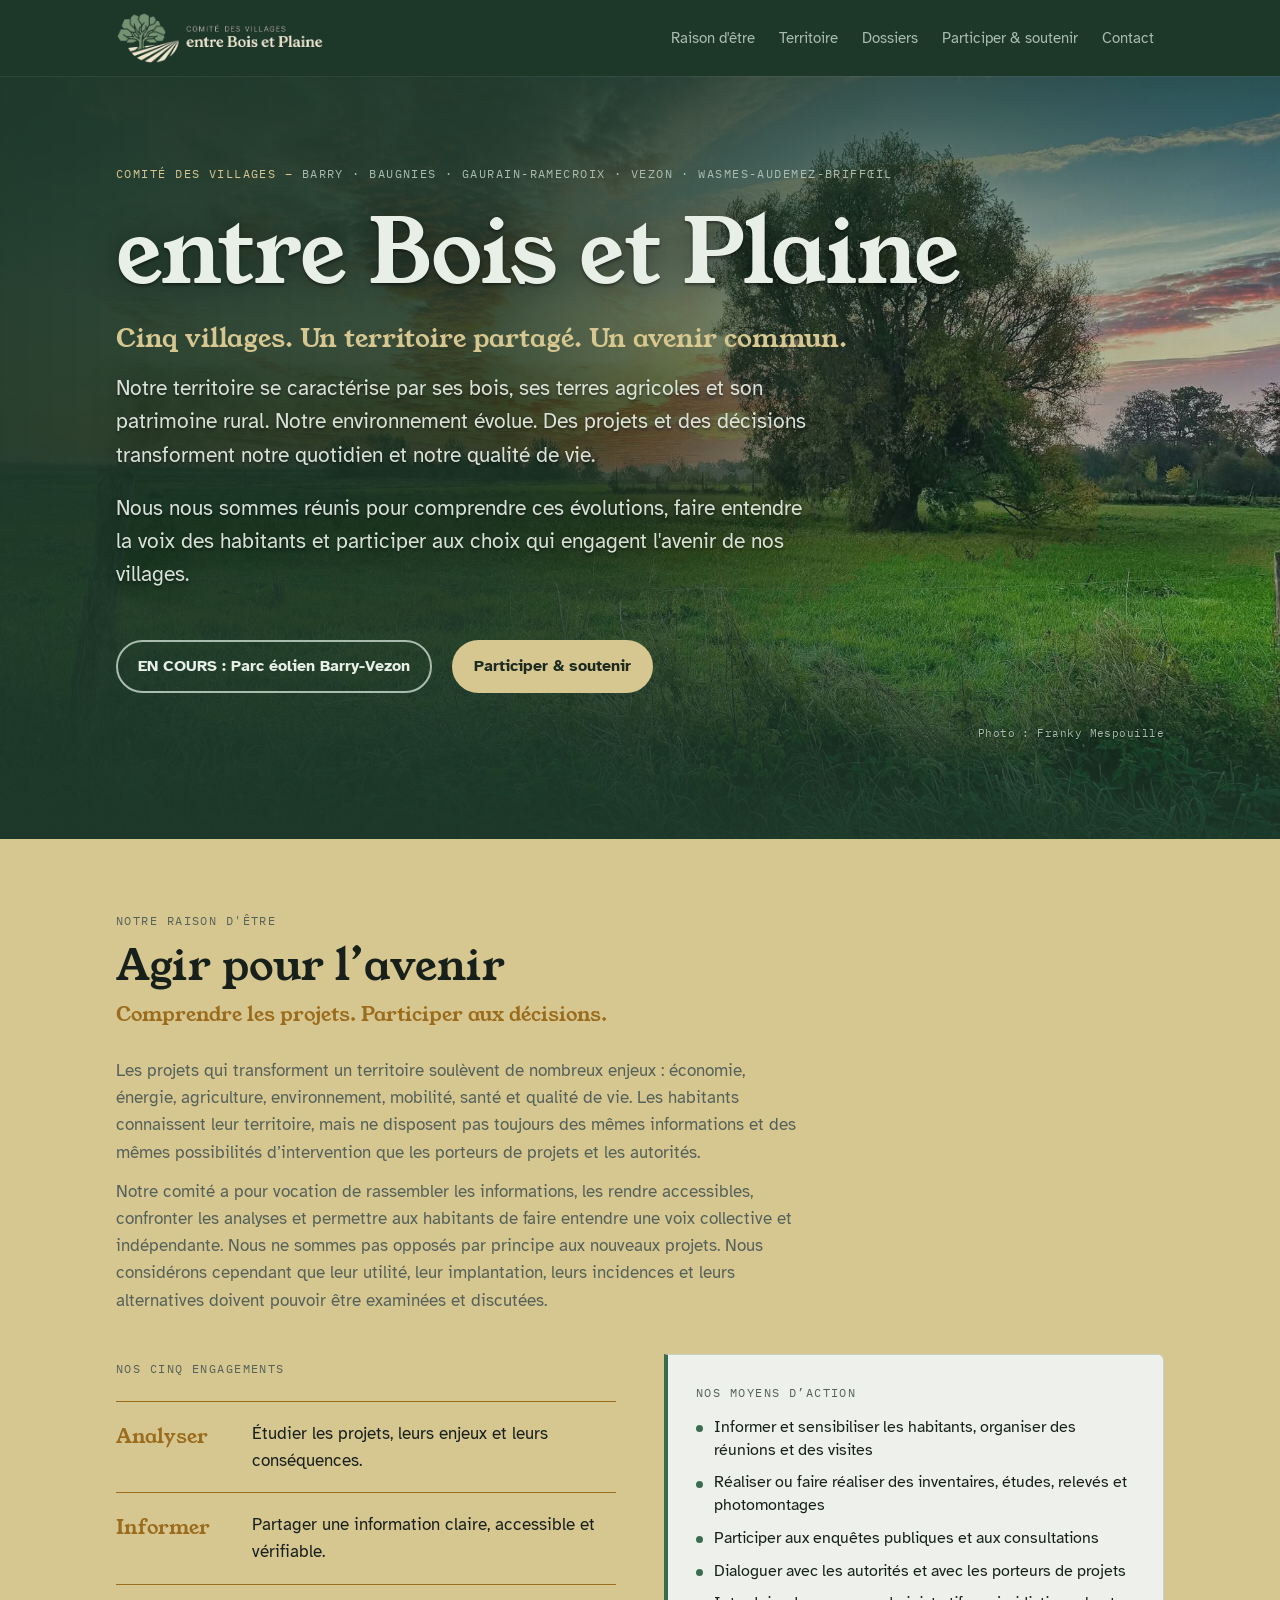
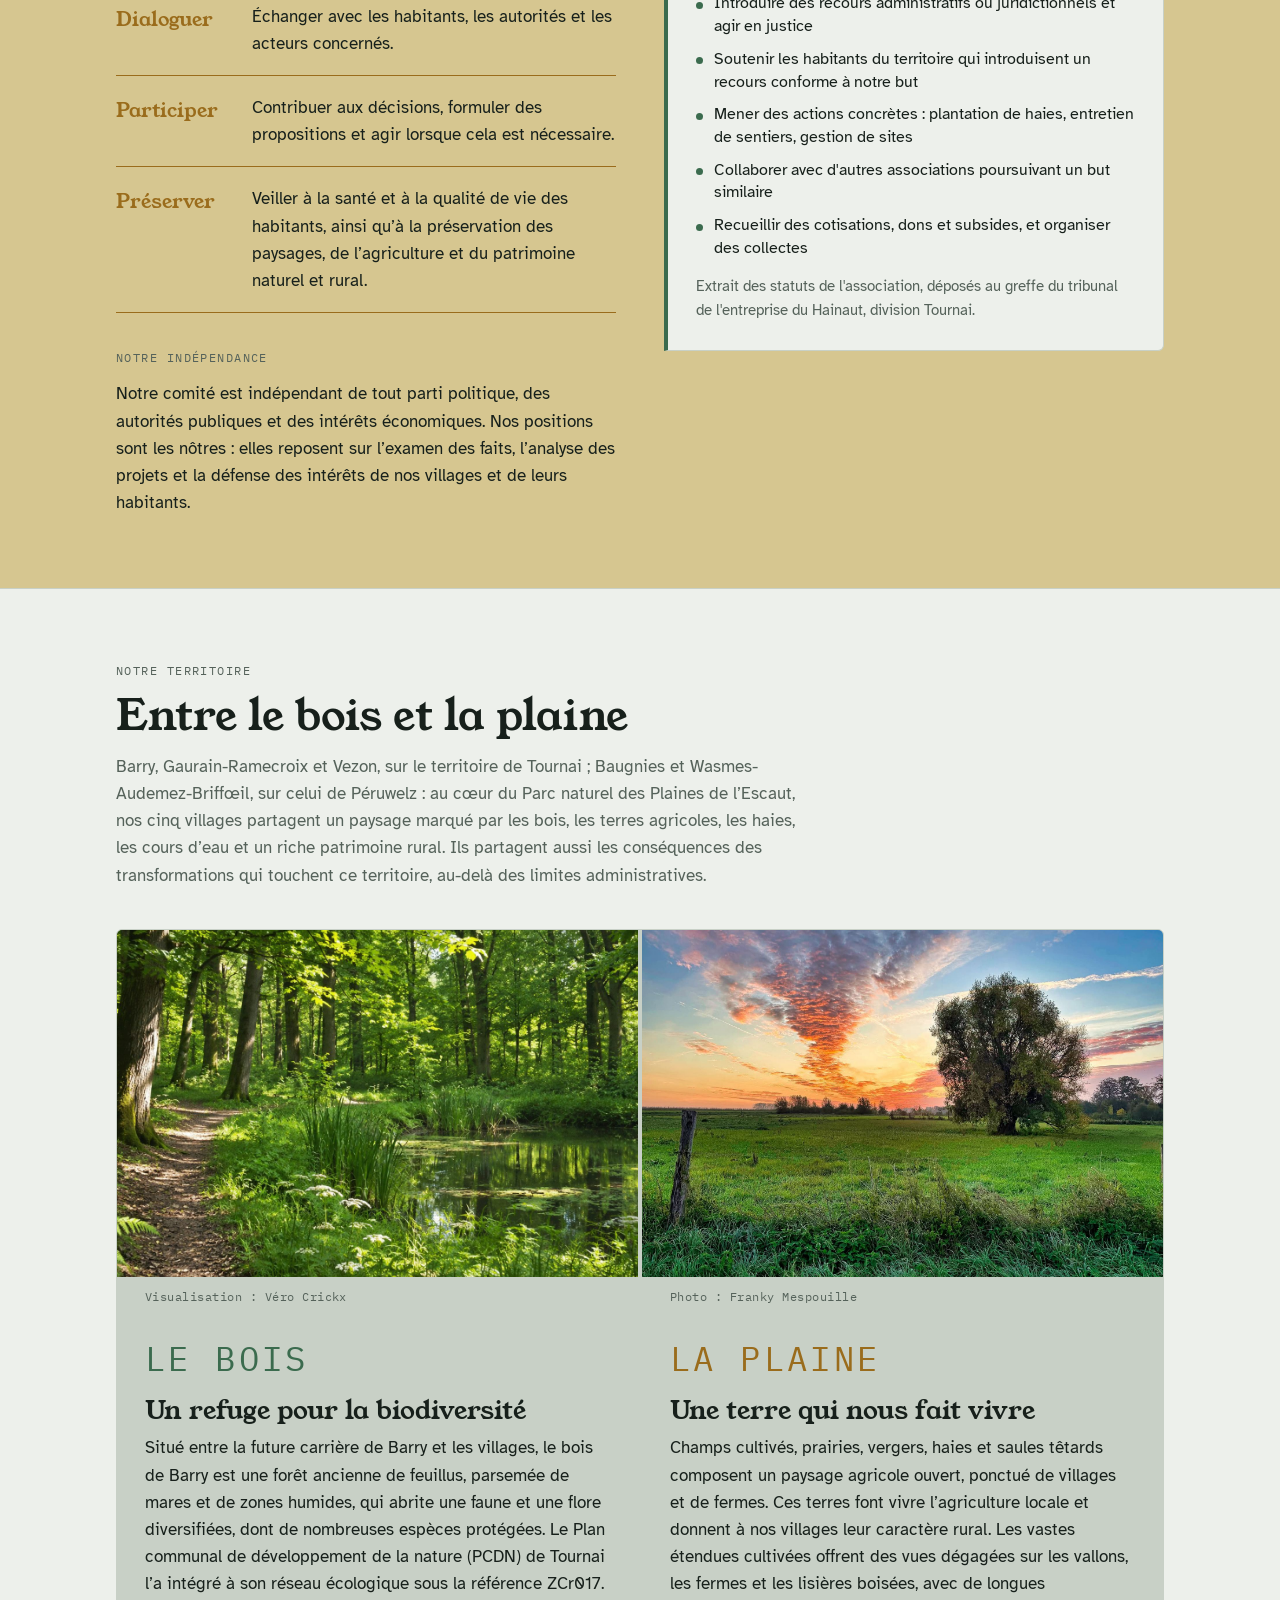
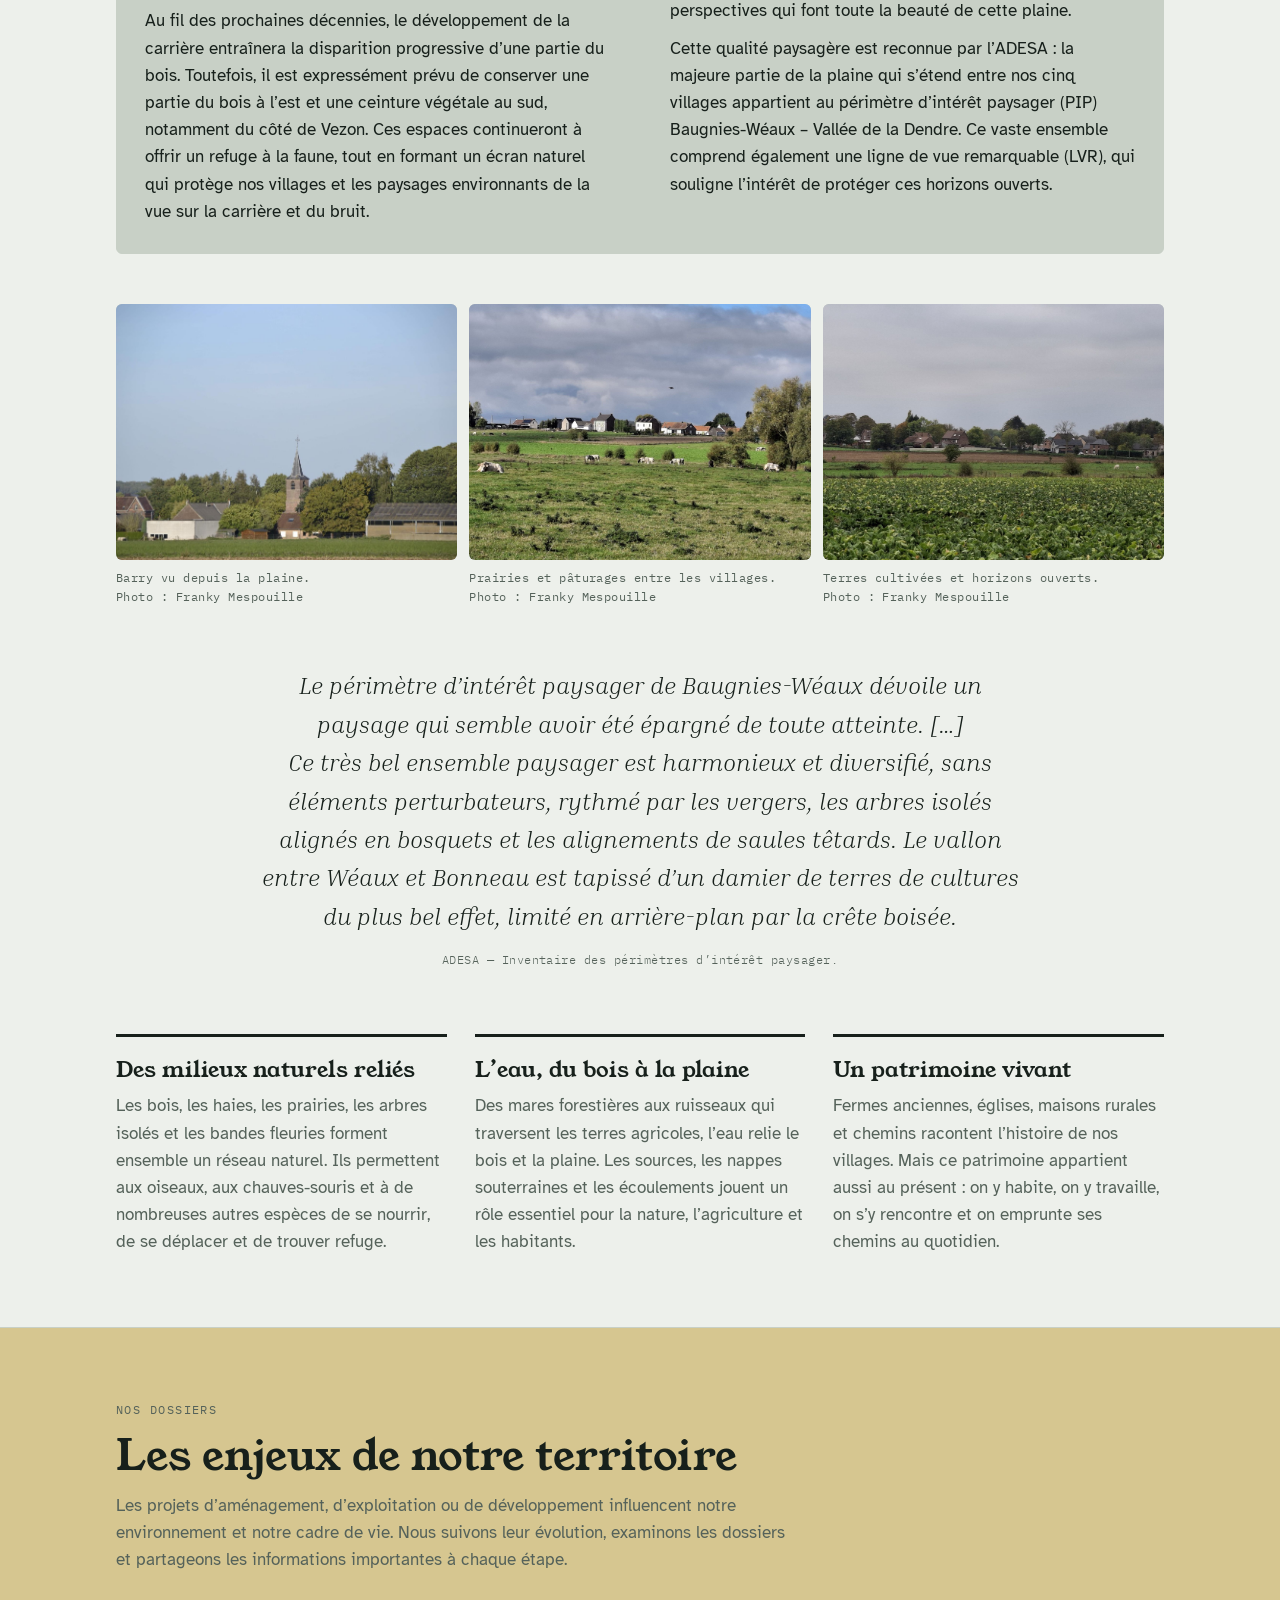
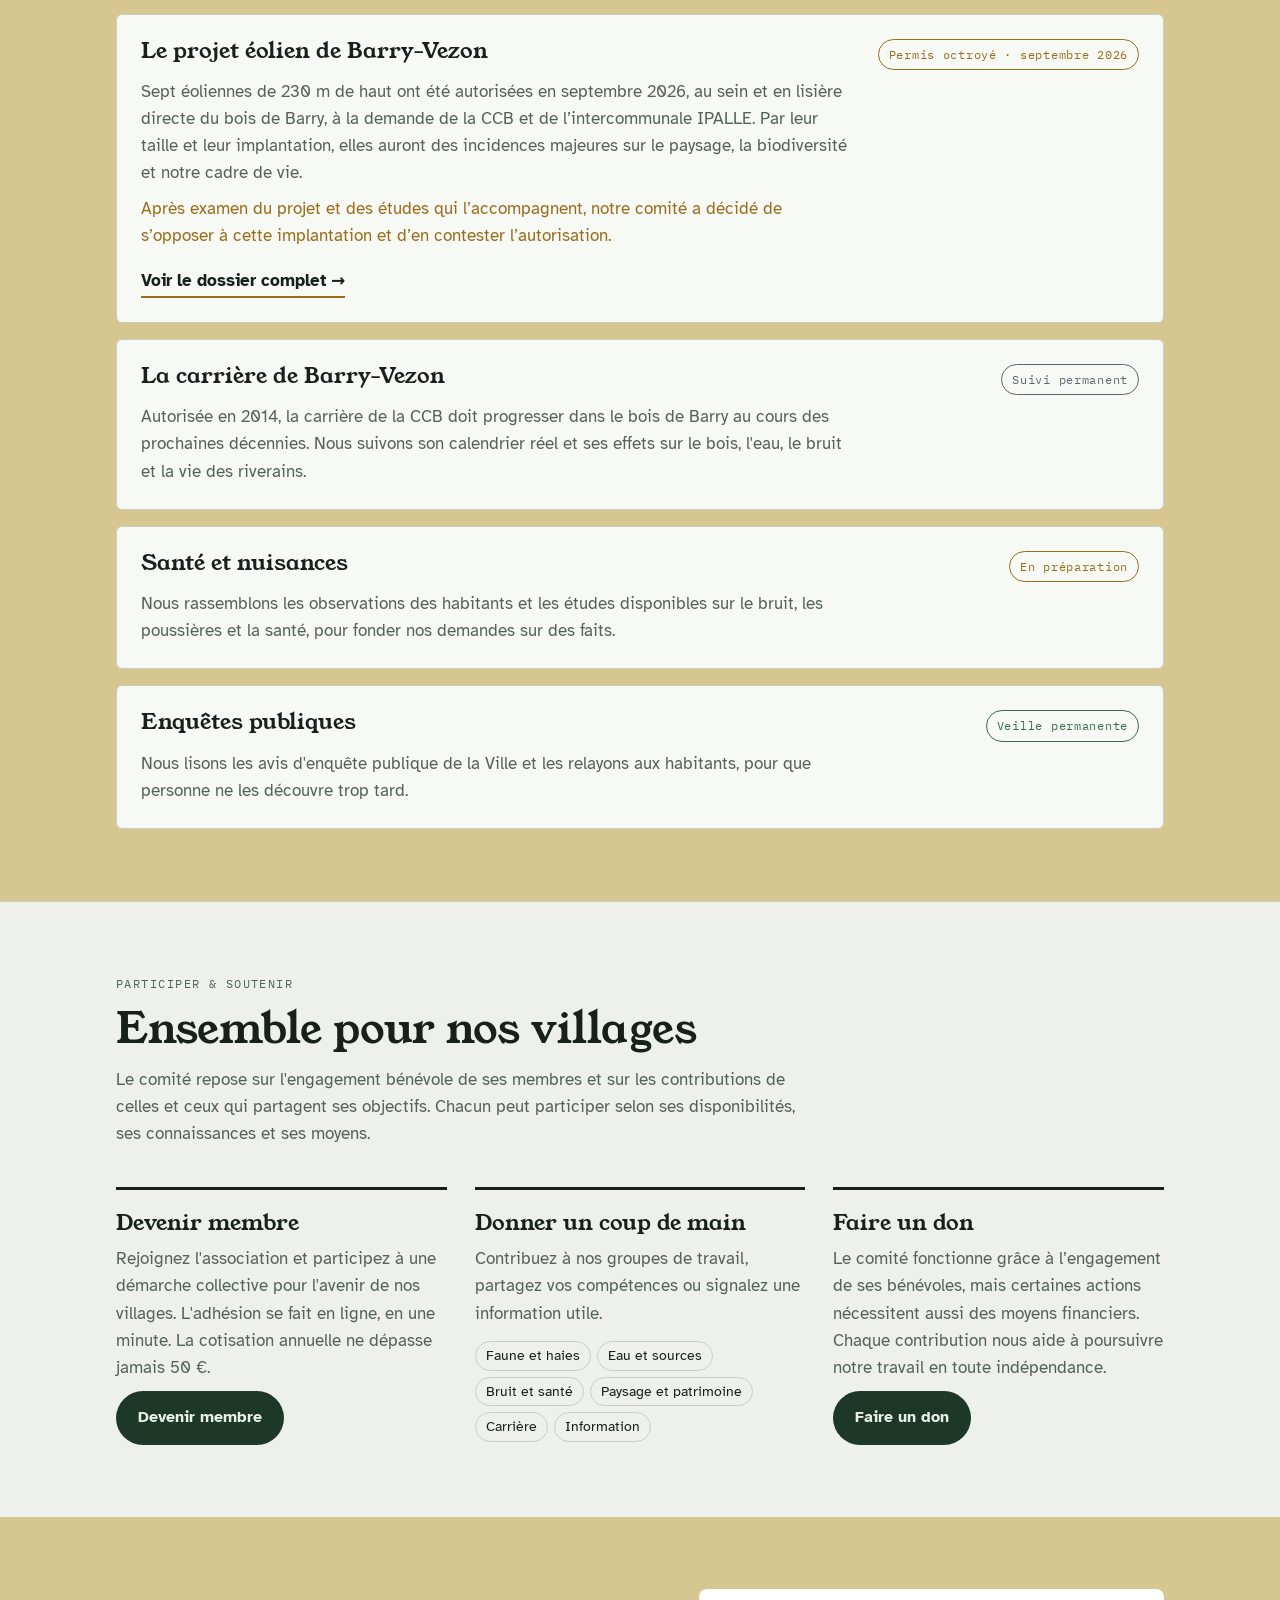
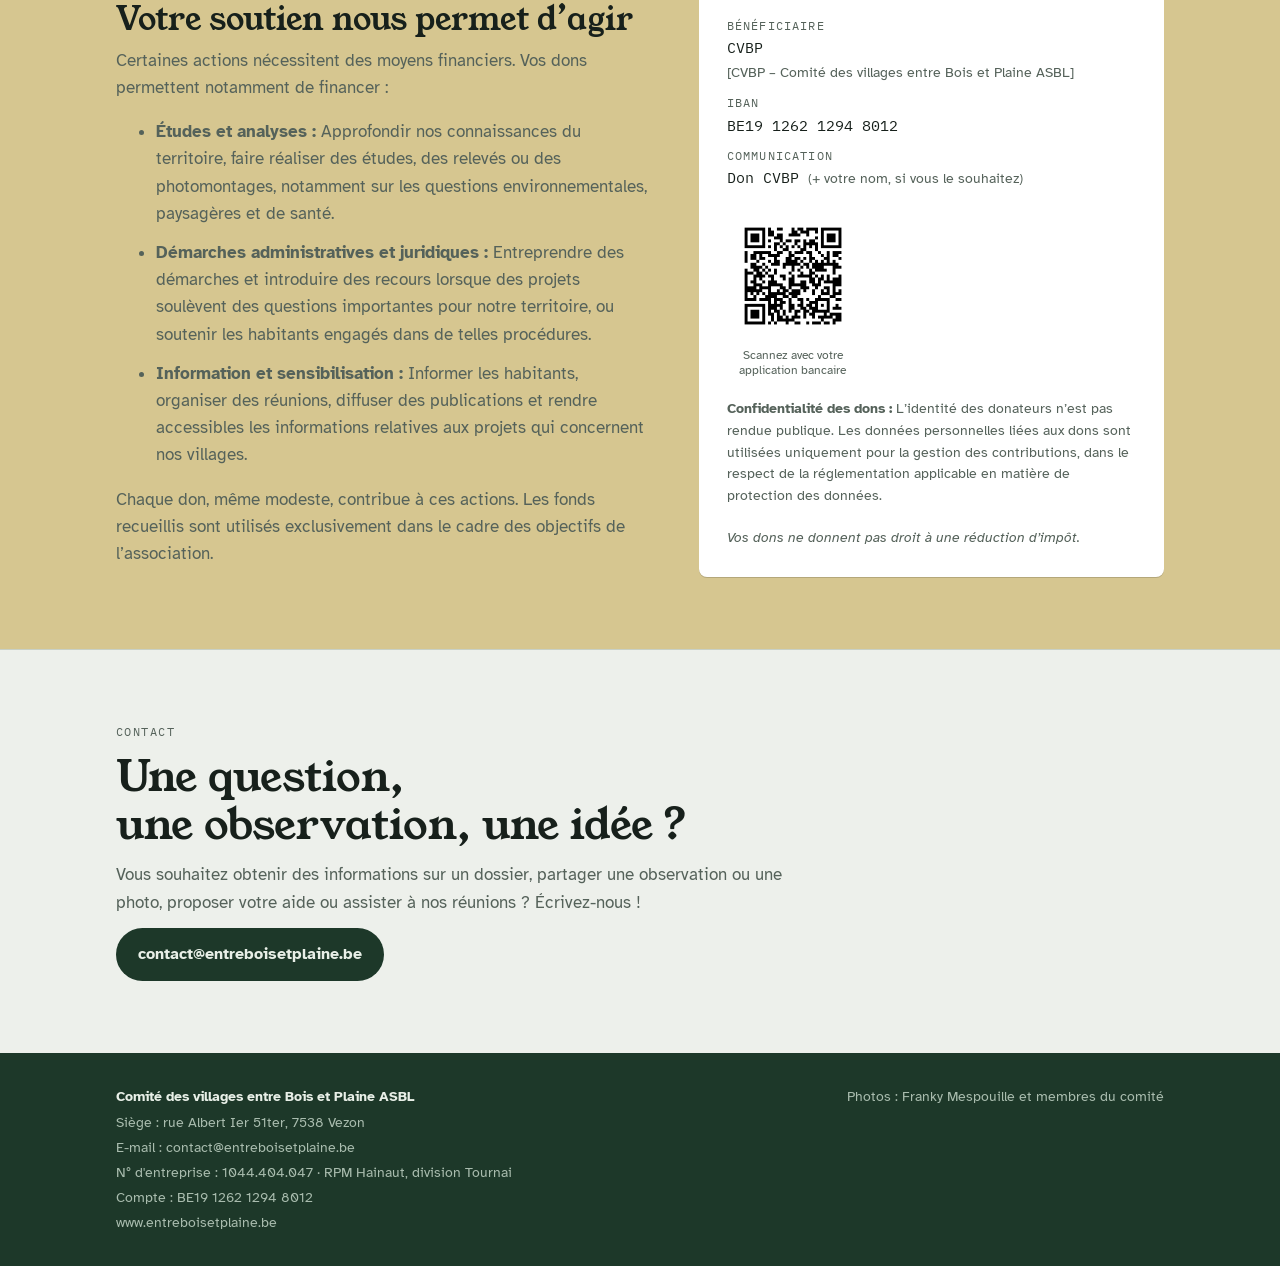
==== index.html @ 76550e5d "Add files via upload" ====
<!DOCTYPE html>
<html lang="fr">
<head>
<meta charset="utf-8">
<meta name="viewport" content="width=device-width, initial-scale=1, viewport-fit=cover">
<title>Comité des villages entre Bois et Plaine</title>
<meta name="robots" content="noindex, nofollow">

<link rel="preconnect" href="https://fonts.googleapis.com">
<link rel="preconnect" href="https://fonts.gstatic.com" crossorigin>
<link rel="stylesheet" href="https://fonts.googleapis.com/css2?family=Young+Serif&family=Atkinson+Hyperlegible:ital,wght@0,400;0,700;1,400&family=Atkinson+Hyperlegible+Next:wght@500;600;800&family=IBM+Plex+Mono:wght@400;500&family=Inria+Serif:ital,wght@1,300&display=swap">

<link rel="icon" type="image/png" sizes="32x32" href="img/logo/favicon-32.png">
<link rel="icon" type="image/png" sizes="64x64" href="img/logo/favicon-64.png">
<link rel="apple-touch-icon" href="img/logo/favicon-180.png">

<link rel="stylesheet" href="site.css">

<style>
:root {
  padding-top: env(safe-area-inset-top, 0px);
  padding-bottom: env(safe-area-inset-bottom, 0px);
}
body { margin: 0; }
img { max-width: 100%; }
[hidden] { display: none !important; }
</style>

<script src="nav.js" defer></script>
</head>

<body>

<header class="topbar">
  <div class="wrap">
    <div class="top">
      <a class="brand" href="#accueil">
        <img class="brand-logo"
             src="img/logo/cvbp-logo-sombre.png"
             alt="Comité des villages entre Bois et Plaine"
             width="930" height="232">
      </a>

      <nav class="nav" aria-label="Sections">
        <a href="#mission">Raison d'être</a>
        <a href="#territoire">Territoire</a>
        <a href="#dossiers">Dossiers</a>
        <a href="#rejoindre">Participer &amp; soutenir</a>
        <a href="#contact">Contact</a>
        <!-- <a href="#soutenir" class="nav-cta">Soutenir</a> -->
      </nav>
    </div>
  </div>
</header>

<div class="band photo">
  <div class="wrap">
    <div class="hero" id="accueil">

      <span class="label">
        <span style="color: var(--field)">Comité des villages – </span>
        Barry · Baugnies · Gaurain-Ramecroix · Vezon · Wasmes-Audemez-Briffœil
      </span>

      <h1>entre Bois et Plaine</h1>

      <h2 style="color:var(--field)">
        Cinq&nbsp;villages. Un&nbsp;territoire&nbsp;partagé. Un&nbsp;avenir&nbsp;commun.
      </h2>

      <p class="lead">
        Notre territoire se caractérise par ses bois, ses terres agricoles et son patrimoine rural.
        Notre environnement évolue. Des projets et des décisions transforment notre quotidien et notre qualité de vie.
      </p>

      <p class="lead">
        Nous nous sommes réunis pour comprendre ces évolutions, faire entendre la voix des habitants
        et participer aux choix qui engagent l'avenir de nos villages.
      </p>

      <div class="ctas" style="padding-top:20px;">
        <a class="btn btn-ghost" href="eoliennes.html">EN COURS&nbsp;: Parc éolien Barry-Vezon</a>
        <a class="btn btn-main" href="#rejoindre">Participer &amp; soutenir</a>
      </div>

      <span class="credit">Photo&nbsp;: Franky Mespouille</span>
    </div>
  </div>
</div>

<main>

  <section id="mission" style="background:var(--field);">
    <div class="wrap">
      <div class="head">
        <span class="label">Notre raison d'être</span>
        <h2>Agir pour l’avenir</h2>

        <h3 style="margin-bottom:20px;">
          <span style="color:var(--ble)">Comprendre les projets. Participer aux décisions.</span>
        </h3>

        <p>
          Les projets qui transforment un territoire soulèvent de nombreux enjeux&nbsp;:
          économie, énergie, agriculture, environnement, mobilité, santé et qualité de vie.
          Les habitants connaissent leur territoire, mais ne disposent pas toujours des mêmes
          informations et des mêmes possibilités d’intervention que les porteurs de projets et les autorités.
        </p>

        <p>
          Notre comité a pour vocation de rassembler les informations, les rendre accessibles,
          confronter les analyses et permettre aux habitants de faire entendre une voix collective
          et indépendante. Nous ne sommes pas opposés par principe aux nouveaux projets.
          Nous considérons cependant que leur utilité, leur implantation, leurs incidences et leurs
          alternatives doivent pouvoir être examinées et discutées.
        </p>
      </div>

      <div class="mission">
        <div class="actions">
          <p><span class="label">Nos cinq engagements</span></p>
          <div style="padding-bottom:2px;"><p></p></div>

          <div style="margin-top:0;">
            <span class="verb">Analyser</span>
            <p>Étudier les projets, leurs enjeux et leurs conséquences.</p>
          </div>

          <div>
            <span class="verb">Informer</span>
            <p>Partager une information claire, accessible et vérifiable.</p>
          </div>

          <div>
            <span class="verb">Dialoguer</span>
            <p>Échanger avec les habitants, les autorités et les acteurs concernés.</p>
          </div>

          <div>
            <span class="verb">Participer</span>
            <p>Contribuer aux décisions, formuler des propositions et agir lorsque cela est nécessaire.</p>
          </div>

          <div>
            <span class="verb">Préserver</span>
            <p>
              Veiller à la santé et à la qualité de vie des habitants, ainsi qu’à la préservation
              des paysages, de l’agriculture et du patrimoine naturel et rural.
            </p>
          </div>

          <p style="padding:30px 0 10px 0;">
            <span class="label">Notre indépendance</span>
          </p>

          <p>
            Notre comité est indépendant de tout parti politique, des autorités publiques
            et des intérêts économiques. Nos positions sont les nôtres&nbsp;: elles reposent sur
            l’examen des faits, l’analyse des projets et la défense des intérêts de nos villages
            et de leurs habitants.
          </p>
        </div>

        <aside class="statuts" style="background:var(--bg);">
          <span class="label">Nos moyens d’action</span>

          <ul class="means">
            <li>Informer et sensibiliser les habitants, organiser des réunions et des visites</li>
            <li>Réaliser ou faire réaliser des inventaires, études, relevés et photomontages</li>
            <li>Participer aux enquêtes publiques et aux consultations</li>
            <li>Dialoguer avec les autorités et avec les porteurs de projets</li>
            <li>Introduire des recours administratifs ou juridictionnels et agir en justice</li>
            <li>Soutenir les habitants du territoire qui introduisent un recours conforme à notre but</li>
            <li>Mener des actions concrètes&nbsp;: plantation de haies, entretien de sentiers, gestion de sites</li>
            <li>Collaborer avec d'autres associations poursuivant un but similaire</li>
            <li>Recueillir des cotisations, dons et subsides, et organiser des collectes</li>
          </ul>

          <p>
            Extrait des statuts de l'association, déposés au greffe du tribunal
            de l'entreprise du Hainaut, division Tournai.
          </p>
        </aside>
      </div>
    </div>
  </section>

  <section id="territoire">
    <div class="wrap">
      <div class="head">
        <span class="label">Notre territoire</span>
        <h2>Entre le bois et la plaine</h2>

        <p>
          Barry, Gaurain-Ramecroix et Vezon, sur le territoire de Tournai ;
          Baugnies et Wasmes-Audemez-Briffœil, sur celui de Péruwelz&nbsp;:
          au cœur du Parc naturel des Plaines de l’Escaut, nos cinq villages
          partagent un paysage marqué par les bois, les terres agricoles,
          les haies, les cours d’eau et un riche patrimoine rural.
          Ils partagent aussi les conséquences des transformations qui touchent
          ce territoire, au-delà des limites administratives.
        </p>
      </div>

      <div class="split" style="margin-bottom:50px;">
        <div>
          <div class="split-img" style="margin-bottom:0;">
            <img src="img/bois-CKX.jpg"
                 alt="Illustration du bois de Barry : forêt de feuillus traversée par un sentier, avec une mare naturelle entourée d’une végétation dense."
                 width="1000" height="667" loading="lazy">
          </div>

          <p class="source">Visualisation&nbsp;: Véro Crickx</p>
          <span class="tag t-bois" style="font-size:2em;">Le bois</span>
          <h3>Un refuge pour la biodiversité</h3>

          <p>
            Situé entre la future carrière de Barry et les villages, le bois de Barry
            est une forêt ancienne de feuillus, parsemée de mares et de zones humides,
            qui abrite une faune et une flore diversifiées, dont de nombreuses espèces protégées.
            Le Plan communal de développement de la nature (PCDN) de Tournai l’a intégré
            à son réseau écologique sous la référence ZCr017.
          </p>

          <p>
            Au fil des prochaines décennies, le développement de la carrière entraînera
            la disparition progressive d’une partie du bois. Toutefois, il est expressément
            prévu de conserver une partie du bois à l’est et une ceinture végétale au sud,
            notamment du côté de Vezon. Ces espaces continueront à offrir un refuge à la faune,
            tout en formant un écran naturel qui protège nos villages et les paysages environnants
            de la vue sur la carrière et du bruit.
          </p>
        </div>

        <div>
          <div class="split-img" style="margin-bottom:0;">
            <img src="img/saule-aurore.jpg"
                 alt="La plaine à l'aurore"
                 width="1200" height="900" loading="lazy">
          </div>

          <p class="source">Photo&nbsp;: Franky Mespouille</p>
          <span class="tag t-plain" style="font-size:2em;">La plaine</span>
          <h3>Une terre qui nous fait vivre</h3>

          <p>
            Champs cultivés, prairies, vergers, haies et saules têtards composent
            un paysage agricole ouvert, ponctué de villages et de fermes.
            Ces terres font vivre l’agriculture locale et donnent à nos villages
            leur caractère rural. Les vastes étendues cultivées offrent des vues
            dégagées sur les vallons, les fermes et les lisières boisées,
            avec de longues perspectives qui font toute la beauté de cette plaine.
          </p>

          <p>
            Cette qualité paysagère est reconnue par l’ADESA&nbsp;: la majeure partie
            de la plaine qui s’étend entre nos cinq villages appartient au périmètre
            d’intérêt paysager (PIP) Baugnies-Wéaux – Vallée de la Dendre.
            Ce vaste ensemble comprend également une ligne de vue remarquable (LVR),
            qui souligne l’intérêt de protéger ces horizons ouverts.
          </p>
        </div>
      </div>

      <div class="village-strip">
        <figure class="fig">
          <div class="frame">
            <img src="img/barry-clocher.jpg"
                 alt="Le village de Barry et son clocher, vus depuis les champs"
                 width="1600" height="1067">
          </div>
          <figcaption>Barry vu depuis la plaine. Photo&nbsp;:&nbsp;Franky&nbsp;Mespouille</figcaption>
        </figure>

        <figure class="fig">
          <div class="frame">
            <img src="img/galerie/village-pature.jpg"
                 alt="Maisons de Barry au bord des pâtures où paissent des vaches"
                 width="1800" height="1350" loading="lazy">
          </div>
          <figcaption>Prairies et pâturages entre les villages. Photo&nbsp;:&nbsp;Franky&nbsp;Mespouille</figcaption>
        </figure>

        <figure class="fig">
          <div class="frame">
            <img src="img/galerie/village-champ.jpg"
                 alt="Maisons de Barry en brique derrière un champ cultivé"
                 width="1800" height="1350" loading="lazy">
          </div>
          <figcaption>Terres cultivées et horizons ouverts. Photo&nbsp;:&nbsp;Franky&nbsp;Mespouille</figcaption>
        </figure>
      </div>

      <div class="quote_centre">
        <p>
          Le périmètre d’intérêt paysager de Baugnies-Wéaux dévoile un paysage
          qui semble avoir été épargné de toute atteinte. […]
          Ce&nbsp;très&nbsp;bel&nbsp;ensemble paysager est harmonieux et diversifié,
          sans éléments perturbateurs, rythmé par les vergers, les arbres isolés
          alignés en bosquets et les alignements de saules têtards.
          Le vallon entre Wéaux et Bonneau est tapissé d’un damier de terres
          de cultures du plus bel effet, limité en arrière-plan par la crête boisée.
        </p>
        <p class="source">ADESA — Inventaire des périmètres d’intérêt paysager.</p>
      </div>

      <div class="join" style="padding-top:30px;">
        <div>
          <h3>Des milieux naturels reliés</h3>
          <p>
            Les bois, les haies, les prairies, les arbres isolés et les bandes fleuries
            forment ensemble un réseau naturel. Ils permettent aux oiseaux,
            aux chauves-souris et à de nombreuses autres espèces de se nourrir,
            de se déplacer et de trouver refuge.
          </p>
        </div>

        <div>
          <h3>L’eau, du bois à la plaine</h3>
          <p>
            Des mares forestières aux ruisseaux qui traversent les terres agricoles,
            l’eau relie le bois et la plaine. Les sources, les nappes souterraines
            et les écoulements jouent un rôle essentiel pour la nature,
            l’agriculture et les habitants.
          </p>
        </div>

        <div>
          <h3>Un patrimoine vivant</h3>
          <p>
            Fermes anciennes, églises, maisons rurales et chemins racontent
            l’histoire de nos villages. Mais ce patrimoine appartient aussi au présent&nbsp;:
            on y habite, on y travaille, on s’y rencontre et on emprunte ses chemins au quotidien.
          </p>
        </div>
      </div>
    </div>
  </section>

  <section id="dossiers" style="background:var(--field);">
    <div class="wrap">
      <div class="head">
        <span class="label">Nos dossiers</span>
        <h2>Les enjeux de notre territoire</h2>

        <p>
          Les projets d’aménagement, d’exploitation ou de développement influencent
          notre environnement et notre cadre de vie. Nous suivons leur évolution,
          examinons les dossiers et partageons les informations importantes à chaque étape.
        </p>
      </div>

      <div class="dossiers">
        <article class="dossier">
          <h3>Le projet éolien de Barry-Vezon</h3>
          <span class="chip amber">Permis octroyé · septembre 2026</span>

          <p>
            Sept éoliennes de 230 m de haut ont été autorisées en septembre 2026,
            au sein et en lisière directe du bois de Barry, à la demande de la CCB
            et de l’intercommunale IPALLE. Par leur taille et leur implantation,
            elles auront des incidences majeures sur le paysage, la biodiversité
            et notre cadre de vie.
          </p>

          <p style="color:var(--ble);">
            Après examen du projet et des études qui l’accompagnent,
            notre comité a décidé de s’opposer à cette implantation
            et d’en contester l’autorisation.
          </p>

          <a class="more" href="eoliennes.html" style="padding-top:10px;">
            Voir le dossier complet <span aria-hidden="true">→</span>
          </a>
        </article>

        <article class="dossier">
          <h3>La carrière de Barry-Vezon</h3>
          <span class="chip grey">Suivi permanent</span>
          <p>
            Autorisée en 2014, la carrière de la CCB doit progresser dans le bois
            de Barry au cours des prochaines décennies. Nous suivons son calendrier
            réel et ses effets sur le bois, l'eau, le bruit et la vie des riverains.
          </p>
        </article>

        <article class="dossier">
          <h3>Santé et nuisances</h3>
          <span class="chip amber">En préparation</span>
          <p>
            Nous rassemblons les observations des habitants et les études disponibles
            sur le bruit, les poussières et la santé, pour fonder nos demandes sur des faits.
          </p>
        </article>

        <article class="dossier">
          <h3>Enquêtes publiques</h3>
          <span class="chip green">Veille permanente</span>
          <p>
            Nous lisons les avis d'enquête publique de la Ville et les relayons
            aux habitants, pour que personne ne les découvre trop tard.
          </p>
        </article>
      </div>
    </div>
  </section>

  <section id="rejoindre">
    <div class="wrap">
      <div class="head">
        <span class="label">Participer &amp; soutenir</span>
        <h2>Ensemble pour nos villages</h2>

        <p>
          Le comité repose sur l'engagement bénévole de ses membres et sur les contributions
          de celles et ceux qui partagent ses objectifs. Chacun peut participer selon
          ses disponibilités, ses connaissances et ses moyens.
        </p>
      </div>

      <div class="join">
        <div>
          <h3>Devenir membre</h3>
          <p>
            Rejoignez l'association et participez à une démarche collective
            pour l'avenir de nos villages. L'adhésion se fait en ligne,
            en une minute. La cotisation annuelle ne dépasse jamais 50 €.
          </p>
          <p><a class="btn btn-dark" href="devenir-membre.html">Devenir membre</a></p>
        </div>

        <div>
          <h3>Donner un coup de main</h3>
          <p>
            Contribuez à nos groupes de travail, partagez vos compétences
            ou signalez une information utile.
          </p>
          <div class="groups">
            <span>Faune et haies</span>
            <span>Eau et sources</span>
            <span>Bruit et santé</span>
            <span>Paysage et patrimoine</span>
            <span>Carrière</span>
            <span>Information</span>
          </div>
        </div>

        <div>
          <h3>Faire un don</h3>
          <p>Le comité fonctionne grâce à l’engagement de ses bénévoles, mais certaines actions nécessitent aussi des moyens financiers. Chaque contribution nous aide à poursuivre notre travail en toute indépendance.</p>
          <p><a class="btn btn-dark" href="#soutenir">Faire un don</a></p>
        </div>
      </div>
    </div>
  </section>

  <section id="soutenir" class="support">
    <div class="wrap">
      <div>
        <h2 style="font-size:1.9em;padding-bottom:10px">Votre soutien nous permet d’agir</h2>
        <p style="color:var(--muted)">Certaines actions nécessitent des moyens financiers. Vos dons permettent notamment de financer :</p>
        <ul style="color:var(--muted)">
          <li style="margin-bottom: 12px;"><strong>Études et analyses&nbsp;: </strong>Approfondir nos connaissances du territoire, faire réaliser des études, des relevés ou des photomontages, notamment sur les questions environnementales, paysagères et de santé.</li>
          <li style="margin-bottom: 12px;"><strong>Démarches administratives et juridiques&nbsp;: </strong>Entreprendre des démarches et introduire des recours lorsque des projets soulèvent des questions importantes pour notre territoire, ou soutenir les habitants engagés dans de telles procédures.</li>
          <li><strong>Information et sensibilisation&nbsp;: </strong> Informer les habitants, organiser des réunions, diffuser des publications et rendre accessibles les informations relatives aux projets qui concernent nos villages.</li>
        </ul>
        <p style="color:var(--muted)">Chaque don, même modeste, contribue à ces actions. Les fonds recueillis sont utilisés exclusivement dans le cadre des objectifs de l’association.</p>
      </div>

      <div class="pay" style="background: #FFFFFF">
        <div class="bank">
          <dl style="grid-column: 1 / -1;">
            <div><dt>Bénéficiaire</dt>
              <dd>CVBP <br/>
              <span class="opt">[CVBP – Comité des villages entre Bois et Plaine ASBL]</span>
            </dd></div>
            <div><dt>IBAN</dt><dd>BE19&nbsp;1262&nbsp;1294&nbsp;8012</dd></div>
            <div><dt>Communication</dt><dd>Don CVBP <span class="opt">(+ votre nom, si vous le souhaitez)</span></dd></div>
          </dl>
          
        </div>
        <figure class="qr-don"><img src="img/qr-don.png" alt="Code QR de virement vers le compte BE19 1262 1294 8012, communication « Don CVBP »" width="530" height="530"><figcaption>Scannez avec votre application bancaire</figcaption></figure>
        <p class="note"><strong>Confidentialité des dons&nbsp;:</strong> L’identité des donateurs n’est pas rendue publique. Les données personnelles liées aux dons sont utilisées uniquement pour la gestion des contributions, dans le respect de la réglementation applicable en matière de protection des données.</p>
        <p class="note"><i>Vos dons ne donnent pas droit à une réduction d’impôt.</i></p>
      </div>
    </div>
  </section>

  <section id="contact">
    <div class="wrap">
      <div class="contact-body">
        <div class="head" style="margin-bottom:0;">
          <span class="label">Contact</span>
          <h2>Une&nbsp;question, une&nbsp;observation, une&nbsp;idée&nbsp;?</h2>

          <p>
            Vous souhaitez obtenir des informations sur un dossier, partager une observation
            ou une photo, proposer votre aide ou assister à nos réunions&nbsp;?
            Écrivez-nous&nbsp;!
          </p>

          <p>
            <a class="btn btn-dark" href="mailto:contact@entreboisetplaine.be">
              contact@entreboisetplaine.be
            </a>
          </p>
        </div>
      </div>
    </div>
  </section>

</main>

<footer>
  <div class="wrap">
    <div class="legal">
      <strong>Comité des villages entre Bois et Plaine ASBL</strong>
      <span>Siège&nbsp;: rue Albert Ier 51ter, 7538 Vezon</span>
      <span>E-mail&nbsp;: contact@entreboisetplaine.be</span>
      <span>N° d'entreprise&nbsp;: 1044.404.047 · RPM Hainaut, division Tournai</span>
      <span>Compte&nbsp;: BE19 1262 1294 8012</span>
      <span>www.entreboisetplaine.be</span>
    </div>
    <span>Photos&nbsp;: Franky Mespouille et membres du comité</span>
  </div>
</footer>

</body>
</html>
---- site.css ----
/* Layout: a dark wooded band that ends on a drawn horizon (wood on the left, furrowed plain on the right), then calm limestone-grey sections on a single 1080px column. */
:root{
  --bg:#EDF0EB;
  --surface:#F7F9F5;
  --ink:#17201B;
  --muted:#55625A;
  --line:#C8D0C6;
  --bois:#1D3829;
  --bois-ink:#E8EFE7;
  --bois-muted:#A9BCAE;
  --canopy:#2E5940;
  --canopy-2:#3B6B4E;
  --field:#D6C690;
  --field-2:#D6C690;
  --furrow:#B48329;
  --ble:#9A6C1C;
  --pierre:#5B6870;
  --font-display:"Young Serif", Georgia, "Times New Roman", serif;
  --font-body:"Atkinson Hyperlegible", "Segoe UI", system-ui, sans-serif;
  --font-mono:"IBM Plex Mono", ui-monospace, "SFMono-Regular", Menlo, monospace;
  --font-quote: "Inria Serif", Georgia, "Times New Roman", serif;

}
/* @media (prefers-color-scheme: dark){
  :root:not([data-theme="light"]){
    --bg:#101612; --surface:#18201B; --ink:#E3E9E2; --muted:#9BA89F; --line:#2B372F;
    --bois:#0B1910; --bois-ink:#E3E9E2; --bois-muted:#8FA596;
    --canopy:#1E3D2B; --canopy-2:#264B35; --field:#3B3521; --field-2:#D6C690; --furrow:#8C6A2B; 
    --ble:#D9A84C; --pierre:#95A4AD; color-scheme:dark;
  }
}
:root[data-theme="dark"]{
  --bg:#101612; --surface:#18201B; --ink:#E3E9E2; --muted:#9BA89F; --line:#2B372F;
  --bois:#0B1910; --bois-ink:#E3E9E2; --bois-muted:#8FA596;
  --canopy:#1E3D2B; --canopy-2:#264B35; --field:#3B3521; --furrow:#8C6A2B;
  --ble:#D9A84C; --pierre:#95A4AD; color-scheme:dark;
} */

*{box-sizing:border-box}
body{background:var(--bg);color:var(--ink);font-family:var(--font-body);font-size:1.0625rem;line-height:1.6}
a{color:inherit}
:focus-visible{outline:3px solid var(--ble);outline-offset:3px;border-radius:2px}
h1,h2,h3{font-family:var(--font-display);font-weight:400;line-height:1.12;text-wrap:balance;margin:0}
p{margin:0}
.wrap{max-width:1080px;margin-inline:auto;padding-left:max(16px, env(safe-area-inset-left, 0px));padding-right:max(16px, env(safe-area-inset-right, 0px))}
.label{font-family:var(--font-mono);font-size:.75rem;letter-spacing:.12em;text-transform:uppercase;color:var(--muted)}

/* Header + hero band */
.band{background:var(--bois);color:var(--bois-ink)}
.top{display:flex;align-items:center;justify-content:space-between;gap:16px;padding-block:20px;flex-wrap:wrap}
.brand{display:flex;align-items:center;gap:10px;text-decoration:none;font-family:var(--font-display);font-size:1.15rem}
.brand svg{flex:none}
.nav{display:flex;gap:4px;overflow-x:auto;max-width:100%}
.nav a{text-decoration:none;font-size:.95rem;padding:6px 10px;border-radius:4px;color:var(--bois-muted);white-space:nowrap}
.nav a:hover{color:var(--bois-ink);background:rgba(255,255,255,.06)}
.band.photo{background:
  linear-gradient(90deg, color-mix(in srgb, var(--bois) 94%, transparent) 0%, color-mix(in srgb, var(--bois) 86%, transparent) 38%, color-mix(in srgb, var(--bois) 45%, transparent) 72%, color-mix(in srgb, var(--bois) 25%, transparent) 100%),
  linear-gradient(180deg, color-mix(in srgb, var(--bois) 60%, transparent) 0%, transparent 30%, transparent 70%, color-mix(in srgb, var(--bois) 90%, transparent) 100%),
  url("img/saule-aurore.jpg") 78% 52% / cover no-repeat, var(--bois)} /* CKX */
@media (max-width: 700px){
  .band.photo{background:
    linear-gradient(180deg, color-mix(in srgb, var(--bois) 88%, transparent) 0%, color-mix(in srgb, var(--bois) 78%, transparent) 60%, color-mix(in srgb, var(--bois) 94%, transparent) 100%),
    url("img/saule-aurore.jpg") 72% 52% / cover no-repeat, var(--bois)}
}
.hero{padding-block:88px 96px;display:grid;gap:20px}
.hero h1,.hero .lead{text-shadow:0 2px 3px rgba(0,0,0,.45), 0 0 32px rgba(0,0,0,.4)}
.hero .label{color:var(--bois-muted)}
.hero h1{font-size:clamp(2.8rem, 8vw, 5.6rem);letter-spacing:-.01em}
.hero h1 em{font-style:normal;color:var(--field)}
.hero p.lead{max-width:50ch;font-size:clamp(1.1rem, 2.2vw, 1.3rem);color:var(--bois-ink);opacity:.92} /* CKX */
.ctas{display:flex;gap:20px;flex-wrap:wrap;margin-top:8px} /* CKX */
.btn{display:inline-block;text-decoration:none;font-weight:700;padding:12px 20px;border-radius:999px;font-size:1rem;border:2px solid transparent}
.btn-main{background:var(--field);color:#1D2A20}
.btn-main:hover{filter:brightness(1.05)}
.btn-ghost{border-color:var(--bois-muted);color:var(--bois-ink)}
.btn-ghost:hover{border-color:var(--bois-ink)}
.fig{margin:0;display:grid;gap:8px;min-width:0}
.fig .frame{overflow:hidden;border-radius:6px;max-width:100%;background:var(--line)}
.fig img{display:block;width:100%;height:100%;object-fit:cover;max-width:100%}
.fig figcaption{font-family:var(--font-mono);font-size:.75rem;letter-spacing:.04em;color:var(--muted)}
.pano{margin-bottom:40px}
.pano .frame{aspect-ratio:3/1}
.pano img{object-position:50% 88%}
.tetards .frame{aspect-ratio:4/3}
.eglise{max-width:440px}
.eglise .frame{aspect-ratio:3/4}
.links-wrap{margin-top:48px;display:grid;grid-template-columns:minmax(0,1fr) minmax(0,1.05fr);gap:40px;align-items:center}

/* Sections */
section{padding-block:72px}
section + section{border-top:1px solid var(--line)}
.head{display:grid;gap:12px;max-width:62ch;margin-bottom:40px}
.head h2{font-size:clamp(1.9rem, 4.2vw, 2.7rem)}
.head p{color:var(--muted)}

.split{display:grid;grid-template-columns:repeat(2, minmax(0,1fr));gap:4px;background:var(--line);border:1px solid var(--line);border-radius:6px;overflow:hidden} /* CKX gap:2px; -> gap:4px; */
.split > div{background:var(--line);padding:28px;display:grid;gap:10px;align-content:start} /* CKX var(--surface) -> var(--line); */
.split h3{font-size:1.6rem}
.split .tag{font-family:var(--font-mono);font-size:.75rem;letter-spacing:.1em;text-transform:uppercase}
.split .t-bois{color:var(--canopy-2)}
.split .t-plain{color:var(--ble)}
:root[data-theme="dark"] .split .t-bois{color:#7FB08F}
@media (prefers-color-scheme: dark){:root:not([data-theme="light"]) .split .t-bois{color:#7FB08F}}

.links{display:grid;grid-template-columns:repeat(2, minmax(0,1fr));gap:28px}
.links h3{font-size:1.2rem;margin-bottom:6px}
.links p{color:var(--muted);font-size:1rem}
.villages{margin-top:36px;display:flex;flex-wrap:wrap;gap:8px 24px;font-family:var(--font-mono);font-size:.85rem;color:var(--pierre)}
.villages span b{font-weight:500;color:var(--ink)}

/* CKX */
.quote_centre {max-width:800px;margin:0 auto;padding:20px;}
.quote_centre p {font-family: var(--font-quote);font-style:italic;font-weight:300;font-size:1.5rem;line-height:1.6;text-align:center}
.quote_centre .source{padding-top:15px;padding-bottom:15px;font-family:var(--font-mono);font-style:normal;font-size:.75rem;letter-spacing:.04em;text-align:center;color:var(--muted)}

.mission{display:grid;grid-template-columns:minmax(0,1fr) minmax(0,1fr);gap:48px;align-items:start}
.actions{display:grid;gap:0}
.actions > div{display:grid;grid-template-columns:7.5rem minmax(0,1fr);gap:16px;padding-block:18px;border-bottom:1px solid var(--ble)} /* CKX */
.actions > div:first-child{border-top:1px solid var(--line)}
.actions .verb{font-family:var(--font-display);font-size:1.25rem;color:var(--ble)}
.actions p{color:var(--ink)}
.statuts{background:var(--surface);border:1px solid var(--line);border-left:4px solid var(--canopy-2);padding:28px;border-radius:0 6px 6px 0;display:grid;gap:14px}
.statuts blockquote{margin:0;font-family:var(--font-display);font-size:1.3rem;line-height:1.4}
.statuts p{color:var(--muted);font-size:.95rem}

.dossiers{display:grid;gap:16px}
.dossier{display:grid;grid-template-columns:minmax(0,1fr) auto;gap:8px 24px;padding:24px;background:var(--surface);border:1px solid var(--line);border-radius:6px}
.dossier h3{font-size:1.35rem}
.dossier p{grid-column:1 / -1;color:var(--muted);max-width:65ch}
.chip{align-self:start;justify-self:end;font-family:var(--font-mono);font-size:.75rem;letter-spacing:.06em;padding:5px 10px;border-radius:999px;border:1px solid currentColor;white-space:nowrap}
.chip.amber{color:var(--ble)}
.chip.grey{color:var(--pierre)}
.chip.green{color:var(--canopy-2)}

.join{display:grid;grid-template-columns:repeat(3, minmax(0,1fr));gap:28px}
.join > div{display:grid;gap:10px;align-content:start;padding-top:20px;border-top:3px solid var(--ink)}
.join h3{font-size:1.4rem}
.join p{color:var(--muted)}
.groups{display:flex;flex-wrap:wrap;gap:6px;margin-top:4px}
.groups span{font-size:.85rem;padding:3px 10px;border-radius:999px;background:var(--bg);border:1px solid var(--line)}

.contact{display:grid;grid-template-columns:minmax(0,.8fr) minmax(0,1.2fr);gap:48px;align-items:center}
.contact-body{display:grid;gap:28px;min-width:0}
.mailbox{display:flex;flex-wrap:wrap;align-items:center;gap:12px;padding:20px;background:var(--surface);border:1px solid var(--line);border-radius:6px}
.mailbox code{font-family:var(--font-mono);font-size:1.05rem;user-select:all;overflow-wrap:anywhere;min-width:0}
.copy{font:inherit;font-weight:700;font-size:.9rem;padding:8px 16px;border-radius:999px;border:2px solid var(--ink);background:transparent;color:var(--ink);cursor:pointer}
.copy:hover{background:var(--ink);color:var(--bg)}

/* Soutenir band */
.support{background:var(--field);color:var(--ink);border-top:none}
.support .wrap{display:grid;grid-template-columns:minmax(0,1.15fr) minmax(0,1fr);gap:48px;align-items:start}
.support .label{color:var(--ink);opacity:.75}
.support h2{font-size:clamp(1.9rem, 4.2vw, 2.7rem);margin-top:12px}
.support .intro{margin-top:14px;max-width:52ch}
.uses{list-style:none;margin:24px 0 0;padding:0;display:grid;gap:0}
.uses li{display:grid;grid-template-columns:auto minmax(0,1fr);gap:14px;padding-block:12px;border-top:1px solid color-mix(in srgb, var(--ink) 22%, transparent)}
.uses li:last-child{border-bottom:1px solid color-mix(in srgb, var(--ink) 22%, transparent)}
.uses b{font-family:var(--font-display);font-weight:400;font-size:1.1rem}
.uses .dot{width:10px;height:10px;border-radius:50%;background:var(--bois);margin-top:9px}
.promise{margin-top:20px;font-size:.95rem;max-width:52ch}
.pay{background:var(--surface);border-radius:8px;padding:28px;display:grid;gap:20px;box-shadow:0 1px 0 color-mix(in srgb, var(--ink) 18%, transparent)}
.goal{display:grid;gap:8px}
.goal-top{display:flex;justify-content:space-between;align-items:baseline;gap:12px;flex-wrap:wrap}
.goal-top strong{font-family:var(--font-display);font-weight:400;font-size:1.6rem;font-variant-numeric:tabular-nums}
.bar{height:10px;border-radius:999px;background:var(--bg);border:1px solid var(--line);overflow:hidden}
.bar span{display:block;height:100%;width:0;background:var(--ble)}
.goal small{color:var(--muted);font-size:.85rem}
.bank{display:grid;grid-template-columns:minmax(0,1fr) 112px;gap:20px;align-items:center;padding-top:20px;border-top:1px solid var(--line)}
.bank dl{margin:0;display:grid;gap:10px}
.bank dt{font-family:var(--font-mono);font-size:.72rem;letter-spacing:.1em;text-transform:uppercase;color:var(--muted)}
.bank dd{margin:0;font-family:var(--font-mono);font-size:.95rem;overflow-wrap:anywhere}
.bank dd.pending{color:var(--muted);font-family:var(--font-body);font-style:italic}
.qr{width:112px;height:112px;max-width:100%;border:2px dashed var(--line);border-radius:6px;display:grid;place-items:center;text-align:center;font-size:.75rem;color:var(--muted);padding:8px}
.pay .note{font-size:.85rem;color:var(--muted)}
.btn-dark{background:var(--bois);color:var(--bois-ink)}
.btn-dark:hover{filter:brightness(1.15)}
.nav a.nav-cta{color:var(--bois);background:var(--field);font-weight:700}
.nav a.nav-cta:hover{color:var(--bois);background:var(--field);filter:brightness(1.06)}

footer{background:var(--bois);color:var(--bois-muted);font-size:.9rem}
footer .wrap{padding-block:32px;display:flex;flex-wrap:wrap;justify-content:space-between;gap:12px}

@media (max-width: 860px){
  .links{grid-template-columns:repeat(2, minmax(0,1fr))}
  .mission,.contact,.links-wrap{grid-template-columns:minmax(0,1fr)}
  .contact{gap:32px}
  .join{grid-template-columns:minmax(0,1fr)}
  .support .wrap{grid-template-columns:minmax(0,1fr);gap:32px}
}
@media (max-width: 420px){
  .bank{grid-template-columns:minmax(0,1fr)}
}
@media (max-width: 560px){
  .split{grid-template-columns:minmax(0,1fr)}
  .links{grid-template-columns:minmax(0,1fr)}
  .pano .frame{aspect-ratio:16/9}
  .hero{padding-block:64px 72px}
  .actions > div{grid-template-columns:minmax(0,1fr);gap:4px}
  .dossier{grid-template-columns:minmax(0,1fr)}
  .chip{justify-self:start}
  section{padding-block:56px}
}
@media (prefers-reduced-motion: no-preference){
  html{scroll-behavior:smooth}
}

.dossier .more{grid-column:1 / -1;justify-self:start;font-weight:700;color:var(--ink);text-decoration:none;border-bottom:2px solid var(--ble);padding-bottom:2px}
.dossier .more:hover{color:var(--ble)}

.privacy{margin-top:20px;max-width:52ch;padding:16px 18px;border-radius:6px;background:color-mix(in srgb, var(--surface) 55%, transparent);border:1px solid color-mix(in srgb, var(--ink) 18%, transparent);display:grid;gap:6px}
.privacy h3{font-family:var(--font-body);font-weight:700;font-size:1rem}
.privacy p{font-size:.95rem}
.bank dd .opt{font-family:var(--font-body);color:var(--muted);font-size:.85rem}

.hero .credit{justify-self:end;margin-top:12px;font-family:var(--font-mono);font-size:.7rem;letter-spacing:.04em;color:var(--bois-muted);text-shadow:0 1px 2px rgba(0,0,0,.5)}

.split .split-img{margin:-28px -28px 10px;aspect-ratio:3/2;max-width:none;overflow:hidden;background:var(--line)}
.split .split-img img{display:block;width:100%;height:100%;object-fit:cover}
.split .source{padding-top:0;padding-bottom:15px;font-family:var(--font-mono);font-style:normal;font-size:.75rem;letter-spacing:.04em;color:var(--muted)}

.statuts .means{margin:0;padding:0;list-style:none;display:grid;gap:10px}
.statuts .means li{position:relative;padding-left:18px;font-size:.98rem;line-height:1.45}
.statuts .means li::before{content:"";position:absolute;left:0;top:.6em;width:7px;height:7px;border-radius:50%;background:var(--canopy-2)}
.join{grid-template-columns:repeat(3, minmax(0,1fr))}
.join-note{margin-top:28px;max-width:65ch;color:var(--muted);font-size:.95rem}
footer .legal{display:grid;gap:2px}
footer .legal strong{color:var(--bois-ink);font-weight:700}
@media (max-width: 860px){ .join{grid-template-columns:minmax(0,1fr)} }

.brand-name{display:grid;line-height:1.1}
.brand-name small{font-family:var(--font-mono);font-size:.62rem;letter-spacing:.12em;text-transform:uppercase;color:var(--bois-muted)}
.hero h1 .h1-pre{display:block;font-family:var(--font-mono);font-size:clamp(.8rem, 1.6vw, 1rem);letter-spacing:.14em;text-transform:uppercase;color:var(--field);margin-bottom:12px}

.villages-note{margin-top:12px;max-width:65ch;color:var(--muted);font-size:.92rem}

.village-strip{display:grid;grid-template-columns:repeat(3, minmax(0,1fr));gap:12px;margin-bottom:40px}
.village-strip .frame{aspect-ratio:4/3}
.village-strip .frame img{object-position:50% 72%}
@media (max-width: 700px){
  .village-strip{grid-template-columns:minmax(0,1fr)}
  .village-strip .frame{aspect-ratio:16/10}
}

/* Logo */
.brand-logo{display:block;height:64px;width:auto;max-width:100%}
@media (max-width: 560px){ .brand-logo{height:52px} }

/* Rejoindre : appel vers la page d'adhésion */
.join-cta{margin-top:32px;display:flex;flex-wrap:wrap;align-items:center;gap:12px 20px}
.join-cta .join-note{margin-top:0}

/* Page d'adhésion */
.form-wrap{max-width:760px}
.adhesion{display:grid;gap:28px}
.adhesion fieldset{margin:0;padding:24px;border:1px solid var(--line);border-radius:8px;background:var(--surface);display:grid;gap:16px;min-width:0}
.adhesion legend{padding:0 8px;margin-left:-8px;font-family:var(--font-display);font-size:1.3rem}
.adhesion .row{display:grid;grid-template-columns:repeat(2,minmax(0,1fr));gap:16px}
.adhesion .row.addr{grid-template-columns:minmax(0,7rem) minmax(0,1fr)}
.adhesion label.field{display:grid;gap:6px;font-weight:700;font-size:.95rem}
.adhesion .opt{font-weight:400;color:var(--muted)}
.adhesion input[type=text],.adhesion input[type=email],.adhesion input[type=tel],.adhesion select,.adhesion textarea{font:inherit;font-weight:400;width:100%;box-sizing:border-box;padding:10px 12px;border:1px solid var(--line);border-radius:6px;background:var(--bg);color:var(--ink)}
.adhesion textarea{min-height:96px;resize:vertical}
.adhesion input:focus-visible,.adhesion select:focus-visible,.adhesion textarea:focus-visible{outline:3px solid var(--ble);outline-offset:1px}
.choice{display:grid;grid-template-columns:repeat(2,minmax(0,1fr));gap:12px}
.choice label{display:grid;grid-template-columns:auto minmax(0,1fr);gap:4px 12px;align-items:start;padding:14px 16px;border:1px solid var(--line);border-radius:8px;background:var(--bg);cursor:pointer}
.choice label:has(input:checked){border-color:var(--canopy-2);box-shadow:0 0 0 1px var(--canopy-2)}
.choice input{margin-top:4px;accent-color:var(--canopy-2)}
.choice b{font-size:1.02rem}
.choice small{grid-column:2;color:var(--muted);font-size:.9rem}
.checks{display:flex;flex-wrap:wrap;gap:8px}
.checks label{display:flex;align-items:center;gap:8px;padding:8px 12px;border:1px solid var(--line);border-radius:999px;background:var(--bg);font-size:.95rem;cursor:pointer}
.checks input{accent-color:var(--canopy-2)}
.consent{display:grid;grid-template-columns:auto minmax(0,1fr);gap:12px;align-items:start;font-size:.97rem}
.consent input{margin-top:4px;accent-color:var(--canopy-2)}
.form-info{padding:16px 18px;border-radius:8px;background:color-mix(in srgb, var(--field) 30%, transparent);font-size:.95rem;display:grid;gap:6px}
.privacy-note{font-size:.88rem;color:var(--muted);display:grid;gap:6px}
.hp{position:absolute;left:-9999px}
.form-actions{display:flex;flex-wrap:wrap;align-items:center;gap:16px}
.form-actions button{font:inherit;font-weight:700;border:0;cursor:pointer}
@media (max-width: 600px){
  .adhesion .row,.choice{grid-template-columns:minmax(0,1fr)}
  .adhesion fieldset{padding:18px}
}

/* Menu fixe en haut de l'écran, avec soulignement qui suit la section en cours */
body::before{content:"";position:fixed;inset:0 0 auto;height:env(safe-area-inset-top, 0px);z-index:31;background:var(--bois)}
.topbar{position:sticky;top:env(safe-area-inset-top, 0px);z-index:30;background:var(--bois);color:var(--bois-ink);box-shadow:0 1px 0 rgba(255,255,255,.06)}
.topbar .top{padding-block:12px}
.topbar .brand-logo{height:52px}
.nav{position:relative;scrollbar-width:none;padding-bottom:6px;margin-bottom:-6px}
.nav::-webkit-scrollbar{display:none}
.nav a.is-active,.nav a.is-current{color:var(--bois-ink)}
.nav-ind{position:absolute;left:0;bottom:0;height:3px;width:0;border-radius:2px;background:var(--field);opacity:0;pointer-events:none;transition:transform .3s ease, width .3s ease, opacity .2s ease}
section[id],#accueil{scroll-margin-top:110px}
@media (max-width: 560px){
  .topbar .top{padding-block:8px;gap:6px}
  .topbar .brand-logo{height:38px}
  section[id],#accueil{scroll-margin-top:120px}
}
@media (prefers-reduced-motion: reduce){ .nav-ind{transition:none} }
.form-status{flex-basis:100%;margin:0;padding:12px 14px;border-radius:6px;background:color-mix(in srgb, #C0392B 12%, transparent);color:var(--ink);font-size:.95rem}
.adhesion button[disabled]{opacity:.6;cursor:wait}

/* QR code de virement (5/11) */
.qr-don{margin:0;display:grid;gap:6px;justify-items:center;width:132px;max-width:100%}
.qr-don img{display:block;width:132px;height:auto;border-radius:4px;background:#fff}
.qr-don figcaption{font-size:.72rem;line-height:1.3;color:var(--muted);text-align:center}
.pay > .bank:first-child{border-top:0;padding-top:0}
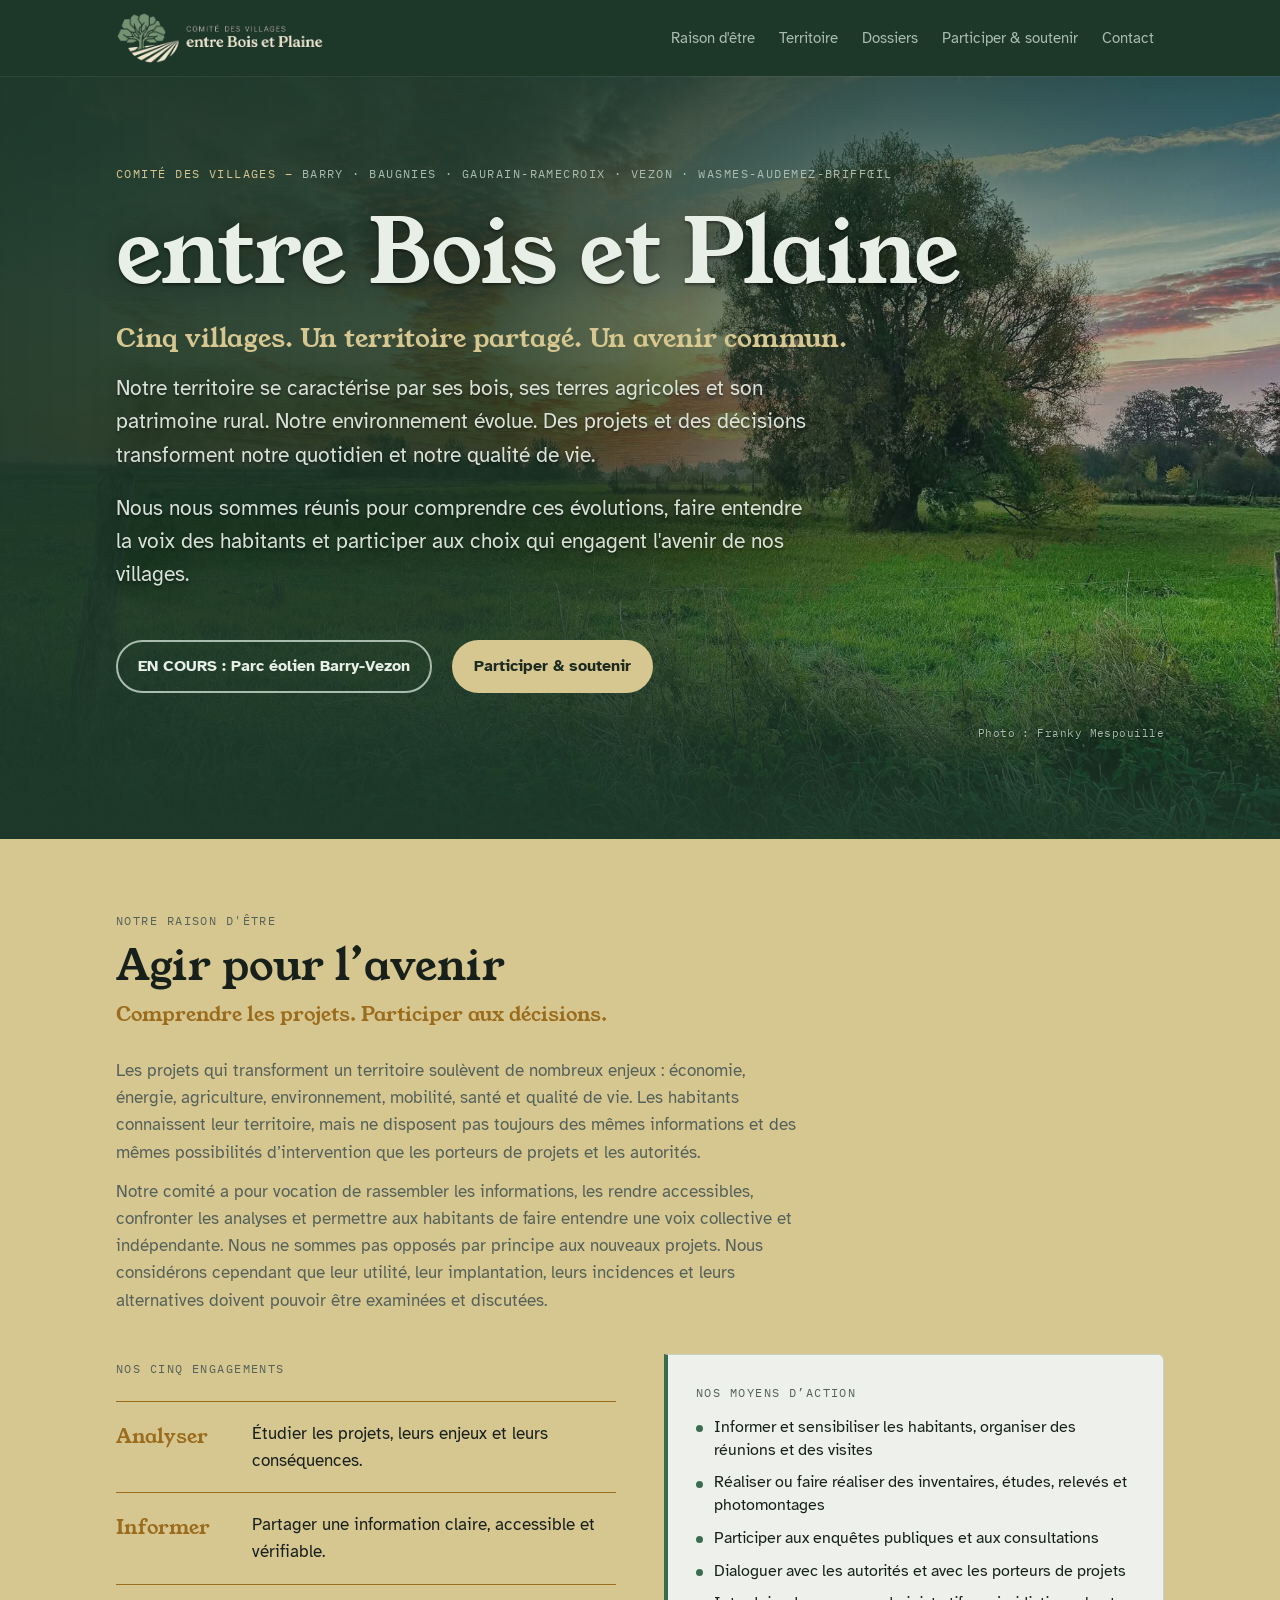
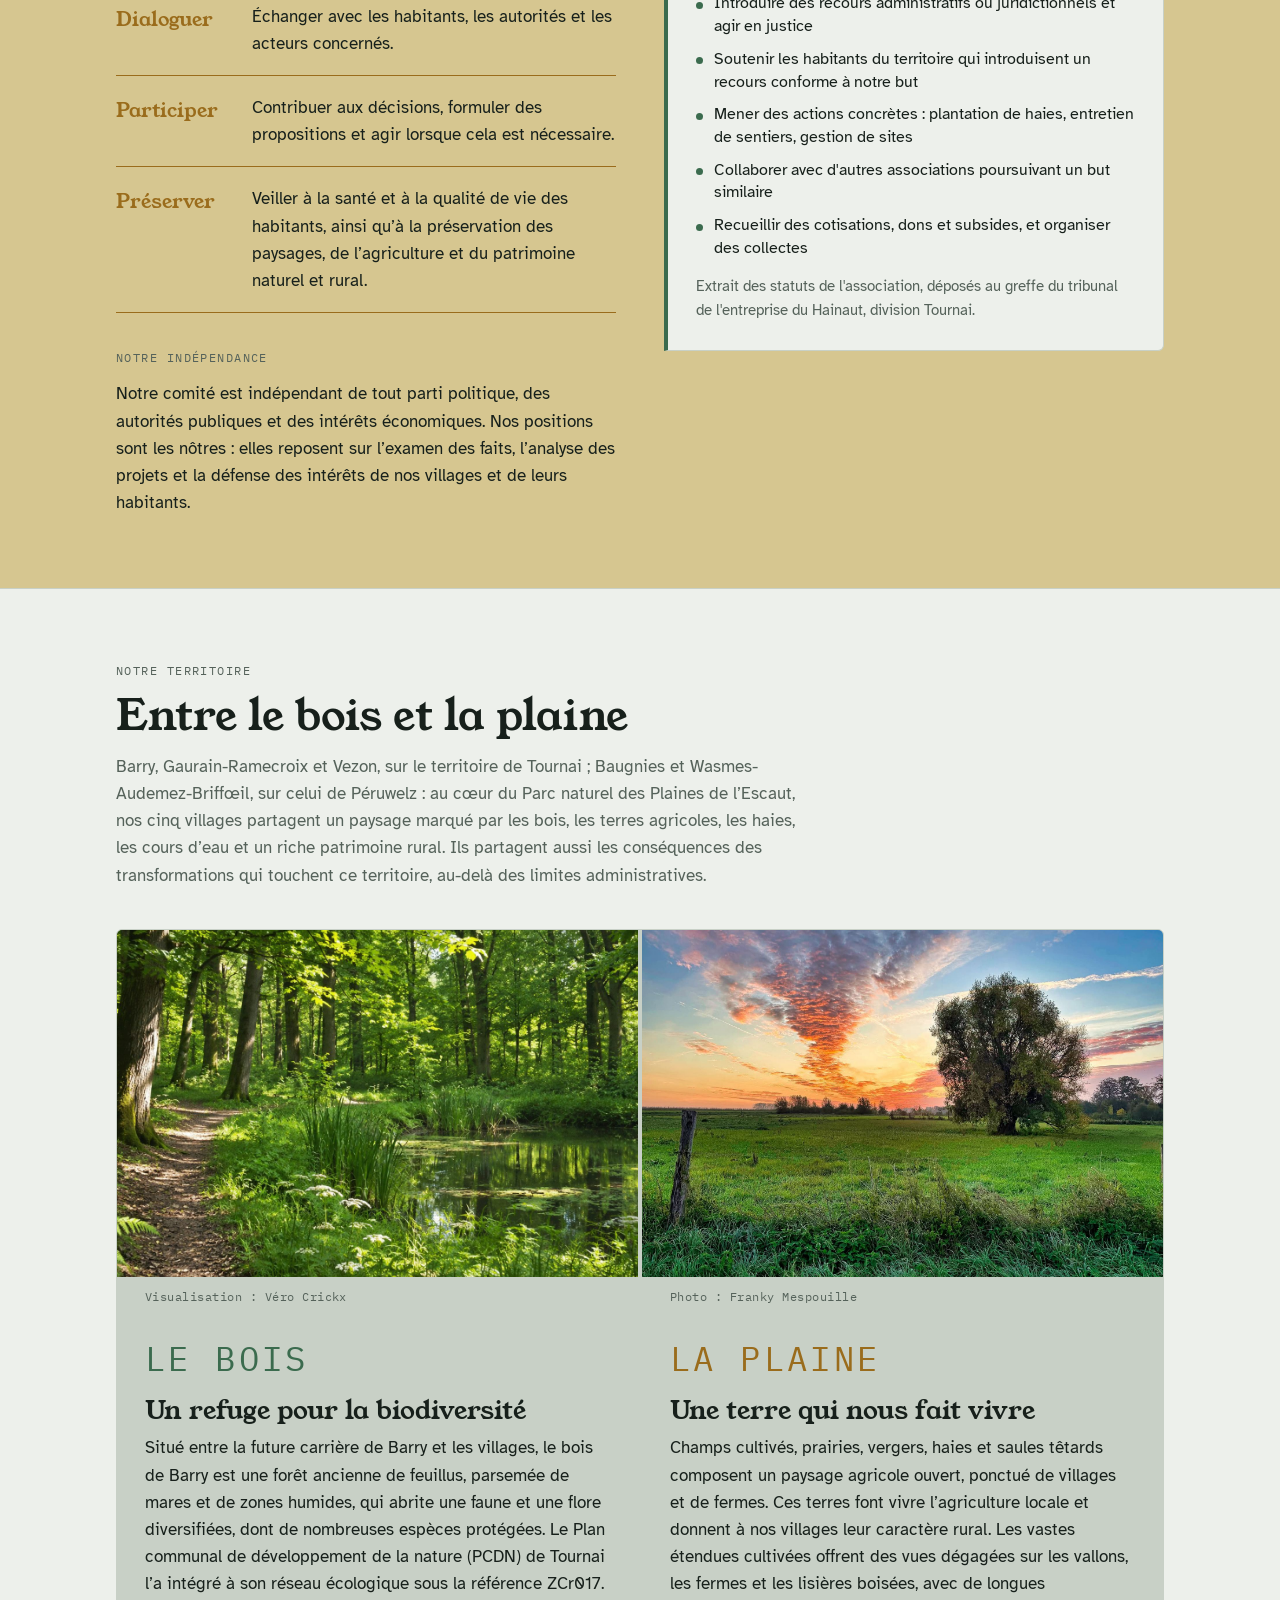
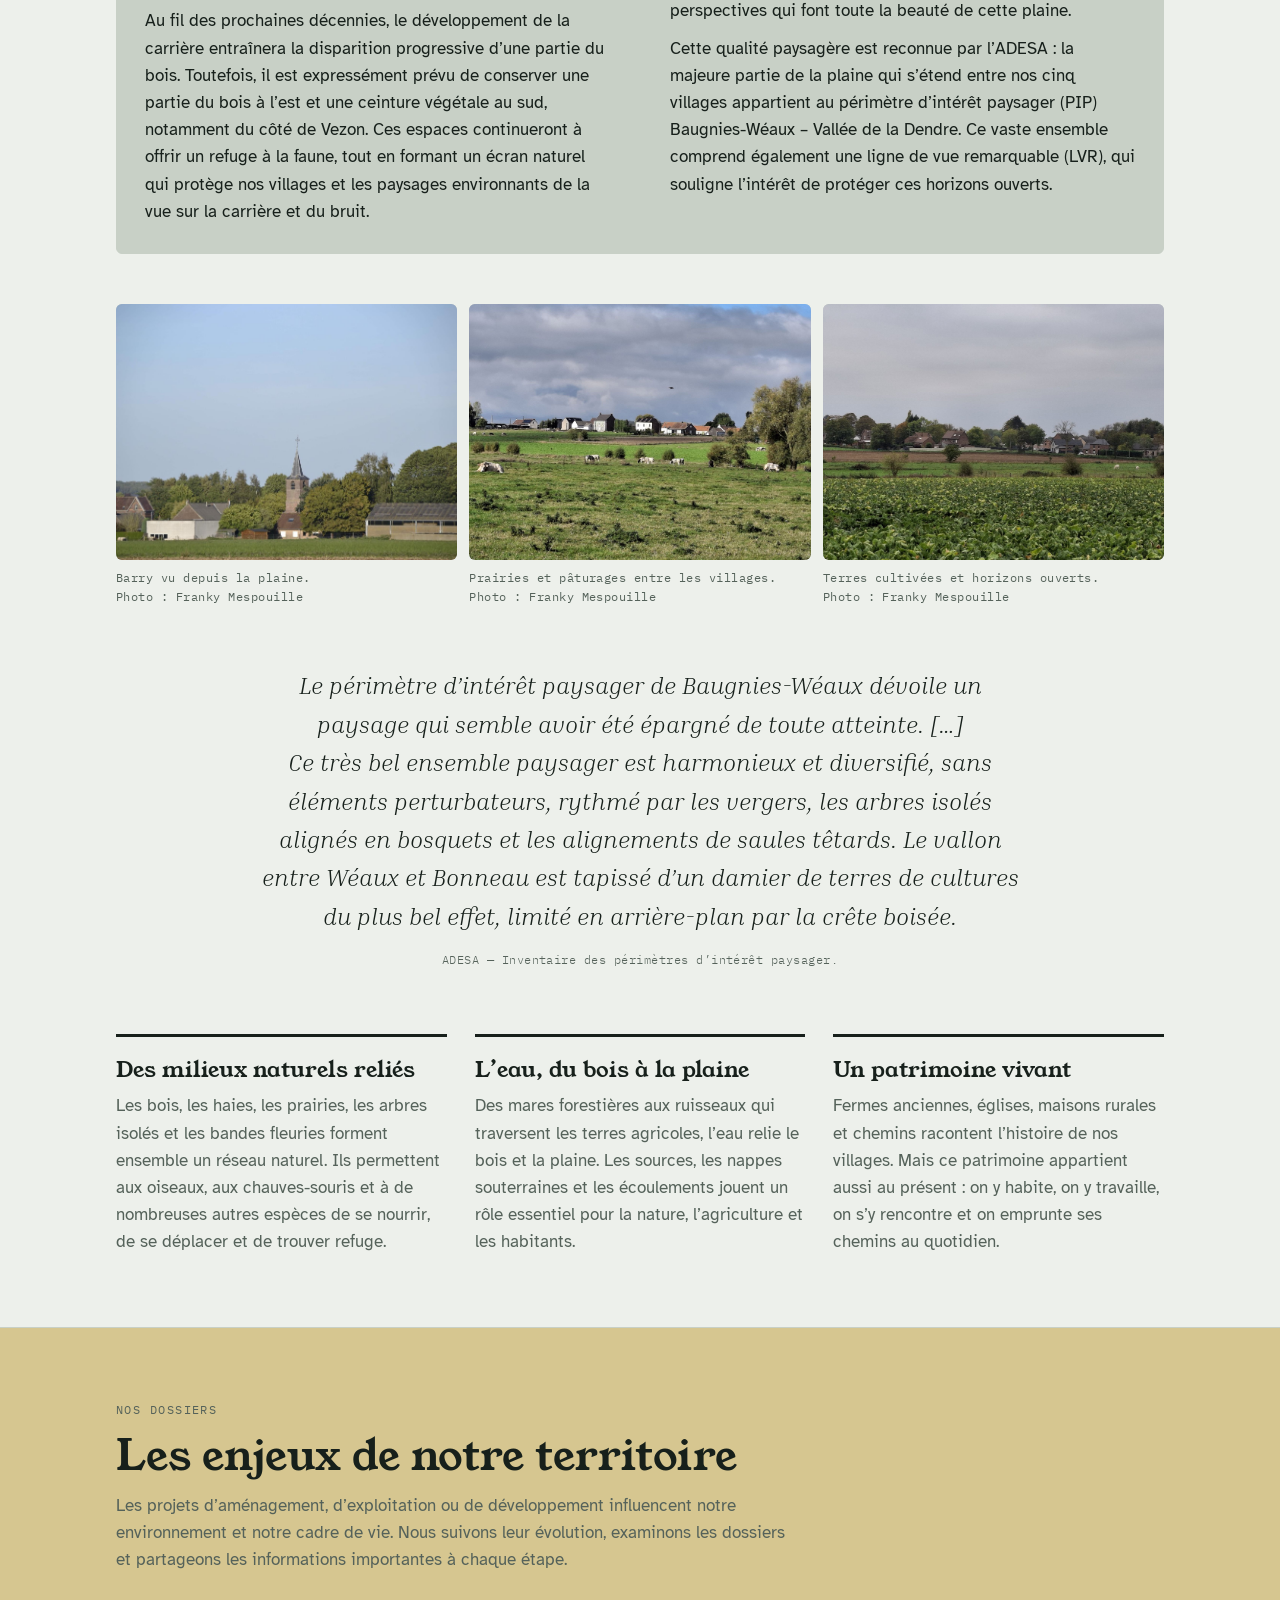
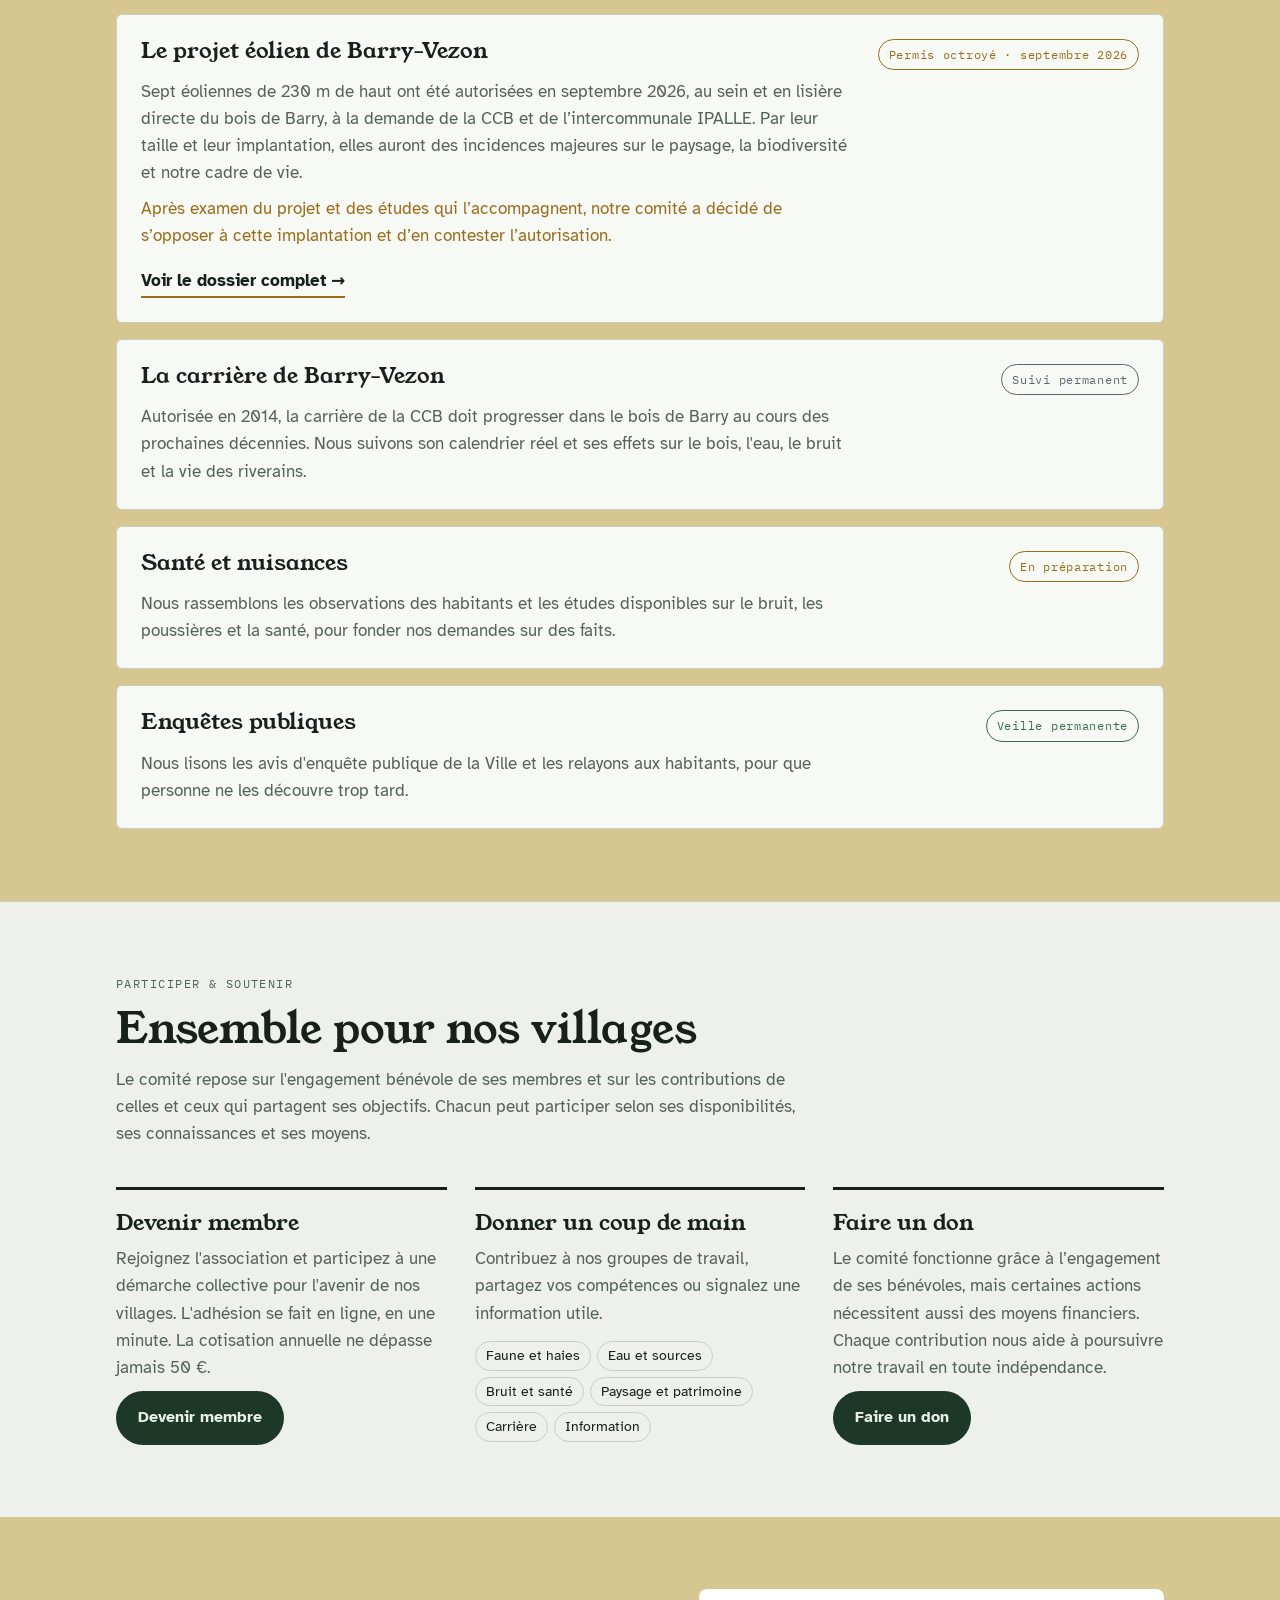
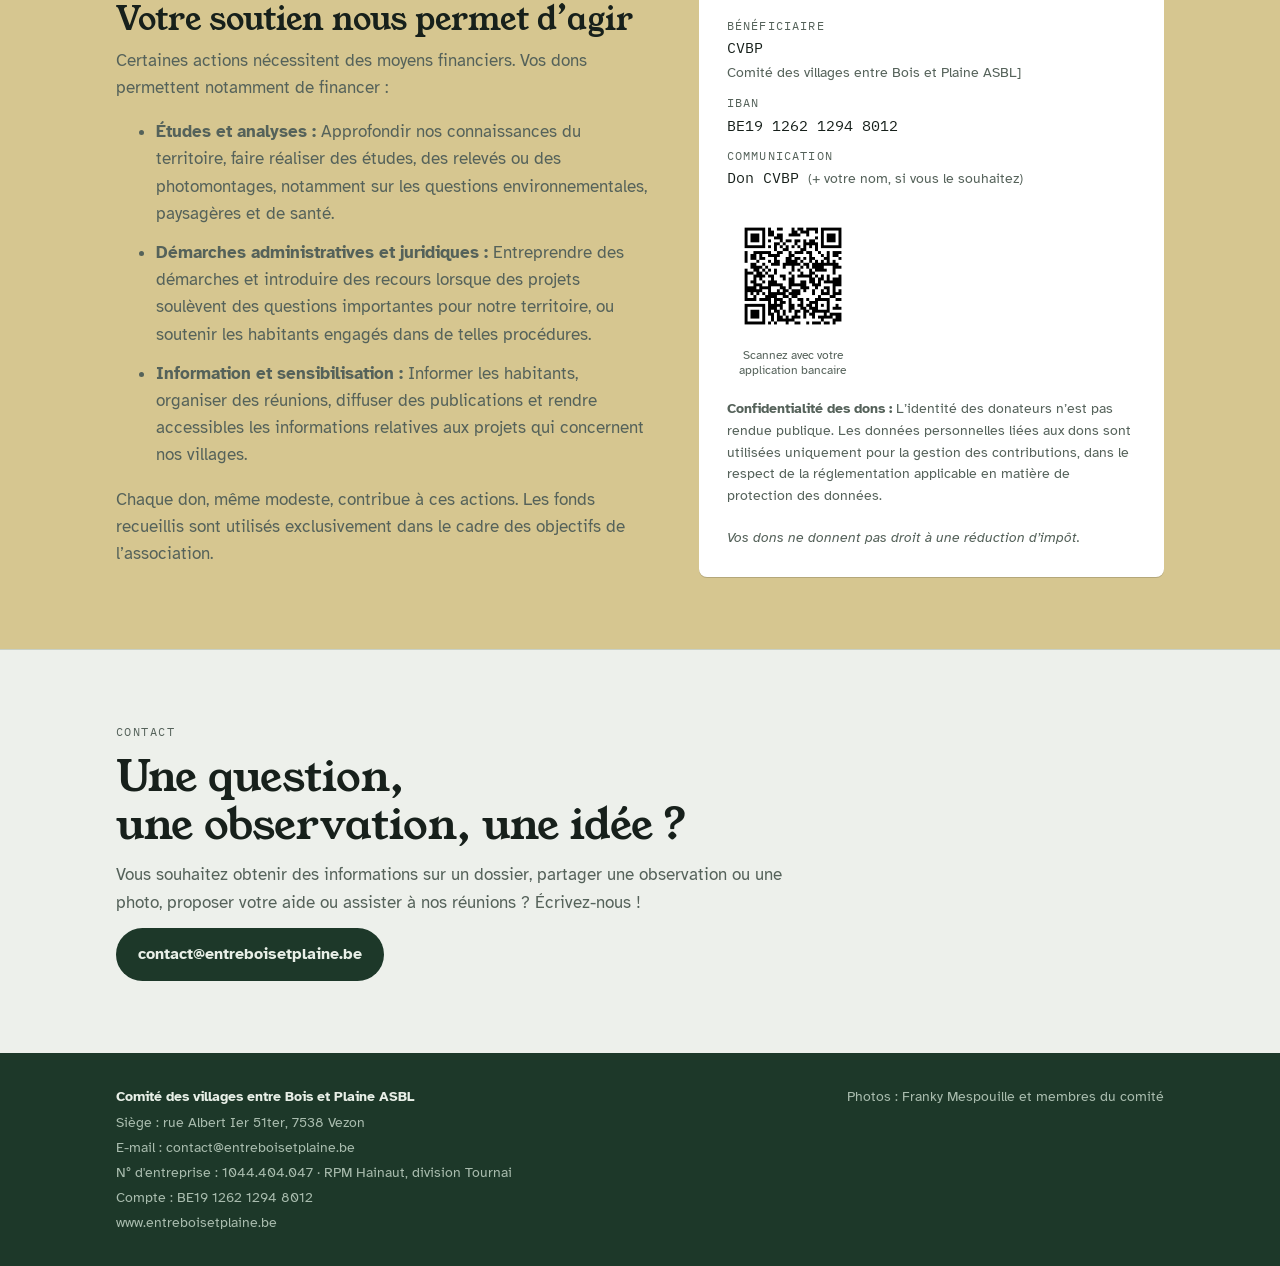
==== commit 8de5b240: "Add files via upload" ====
--- a/index.html
+++ b/index.html
@@ -473,7 +473,7 @@
           <dl style="grid-column: 1 / -1;">
             <div><dt>Bénéficiaire</dt>
               <dd>CVBP <br/>
-              <span class="opt">[CVBP – Comité des villages entre Bois et Plaine ASBL]</span>
+              <span class="opt">Comité des villages entre Bois et Plaine ASBL]</span>
             </dd></div>
             <div><dt>IBAN</dt><dd>BE19&nbsp;1262&nbsp;1294&nbsp;8012</dd></div>
             <div><dt>Communication</dt><dd>Don CVBP <span class="opt">(+ votre nom, si vous le souhaitez)</span></dd></div>
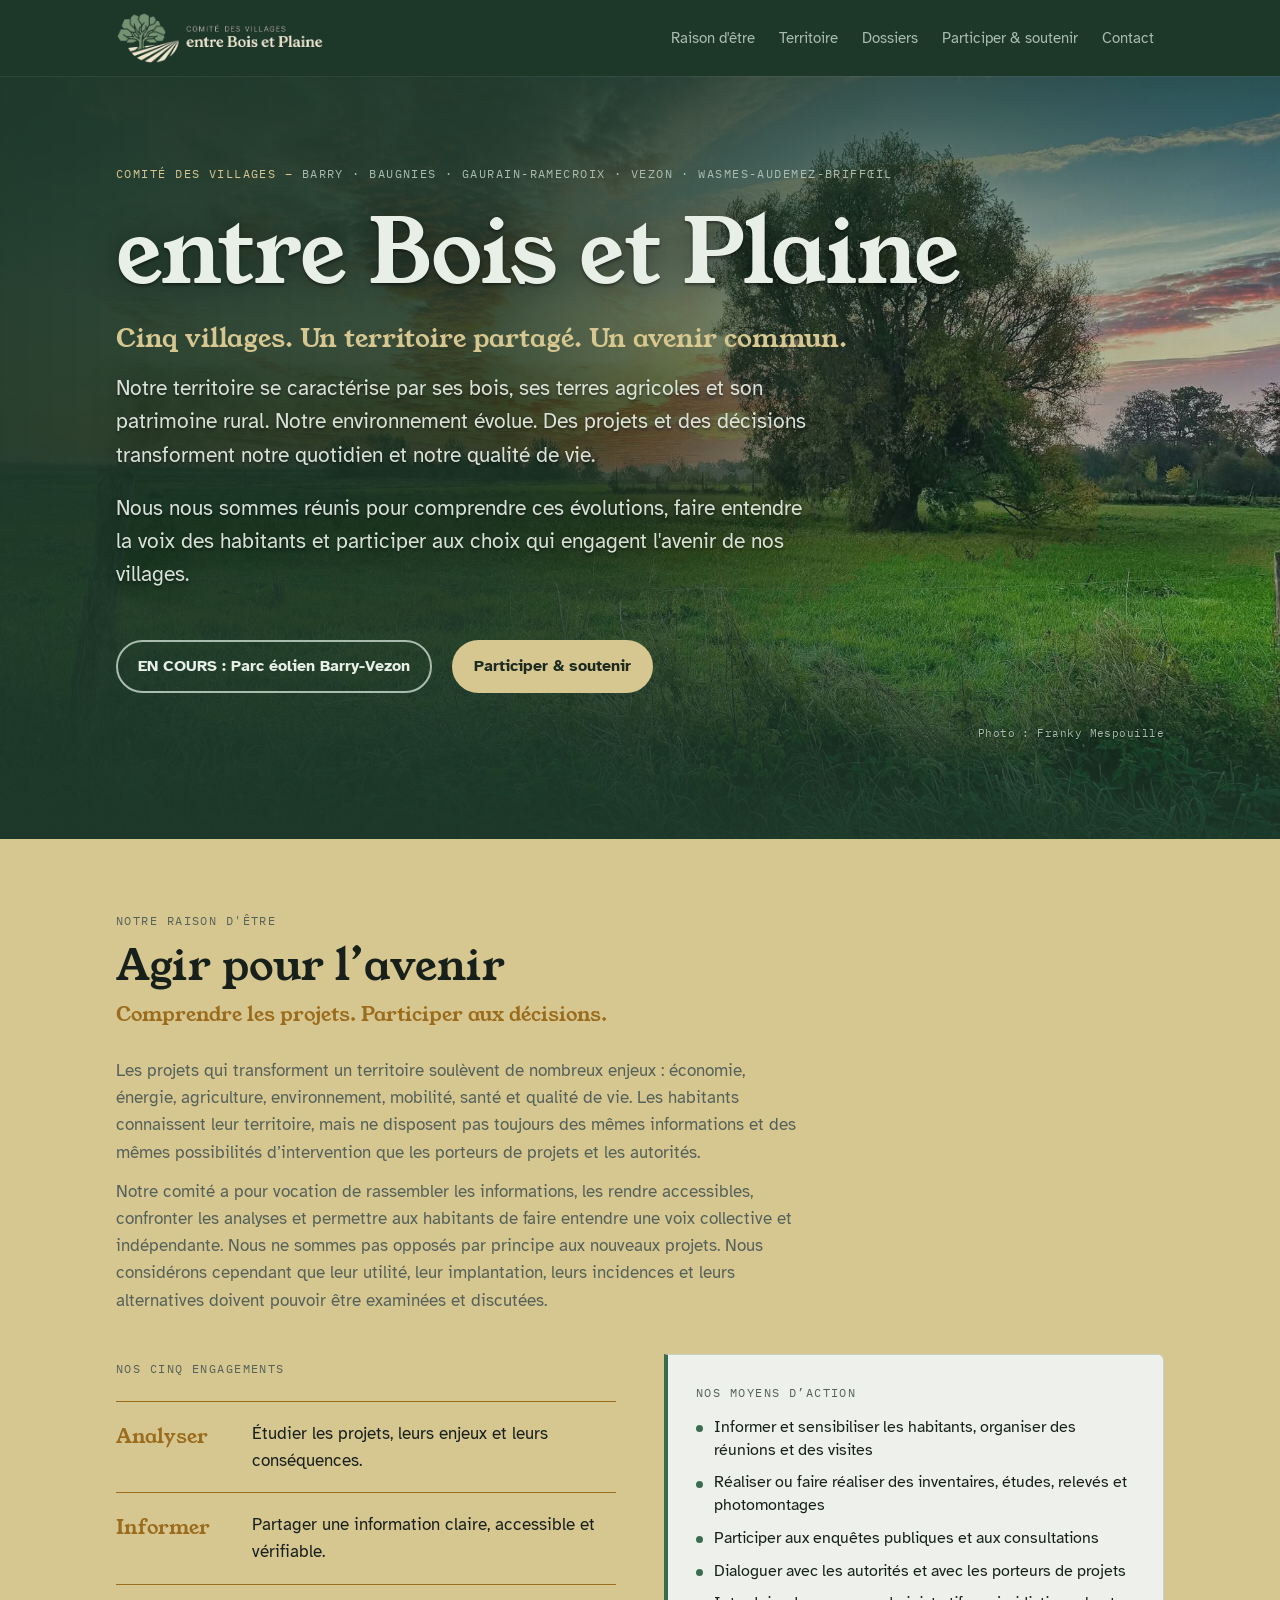
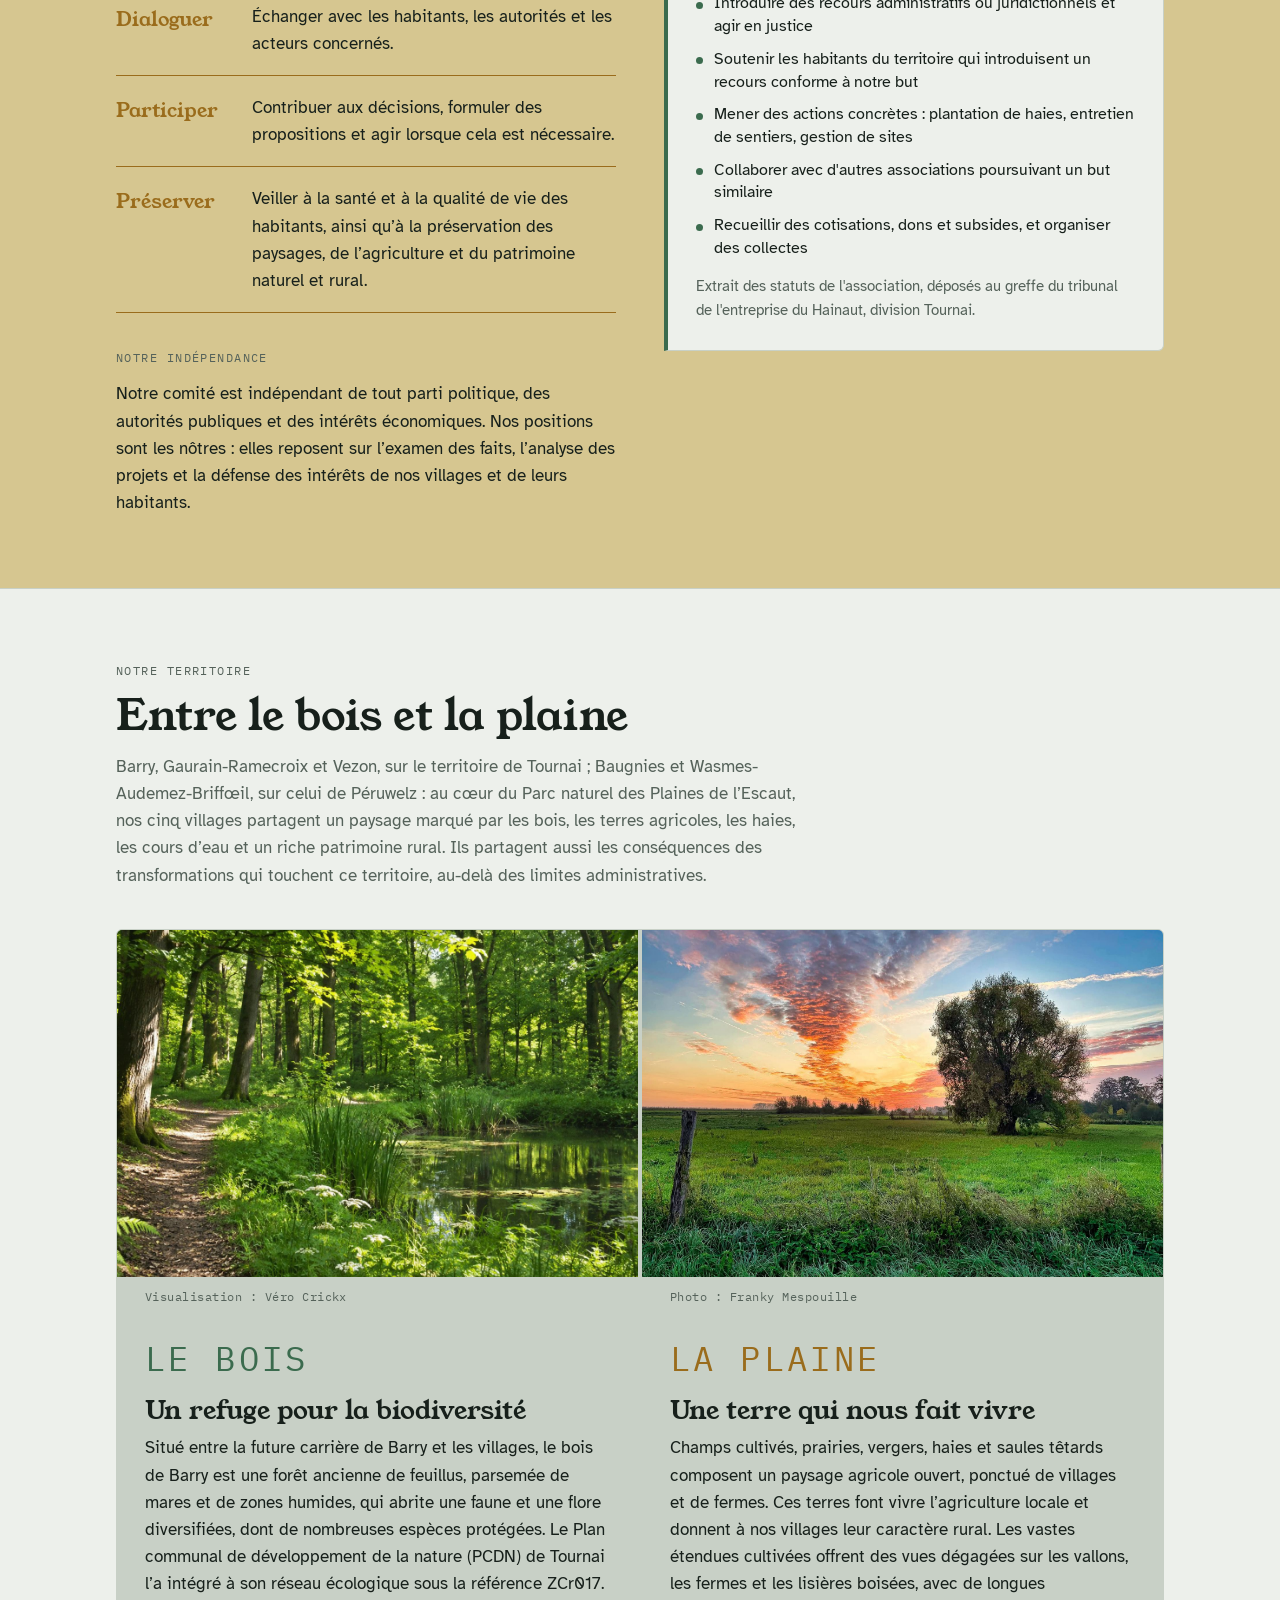
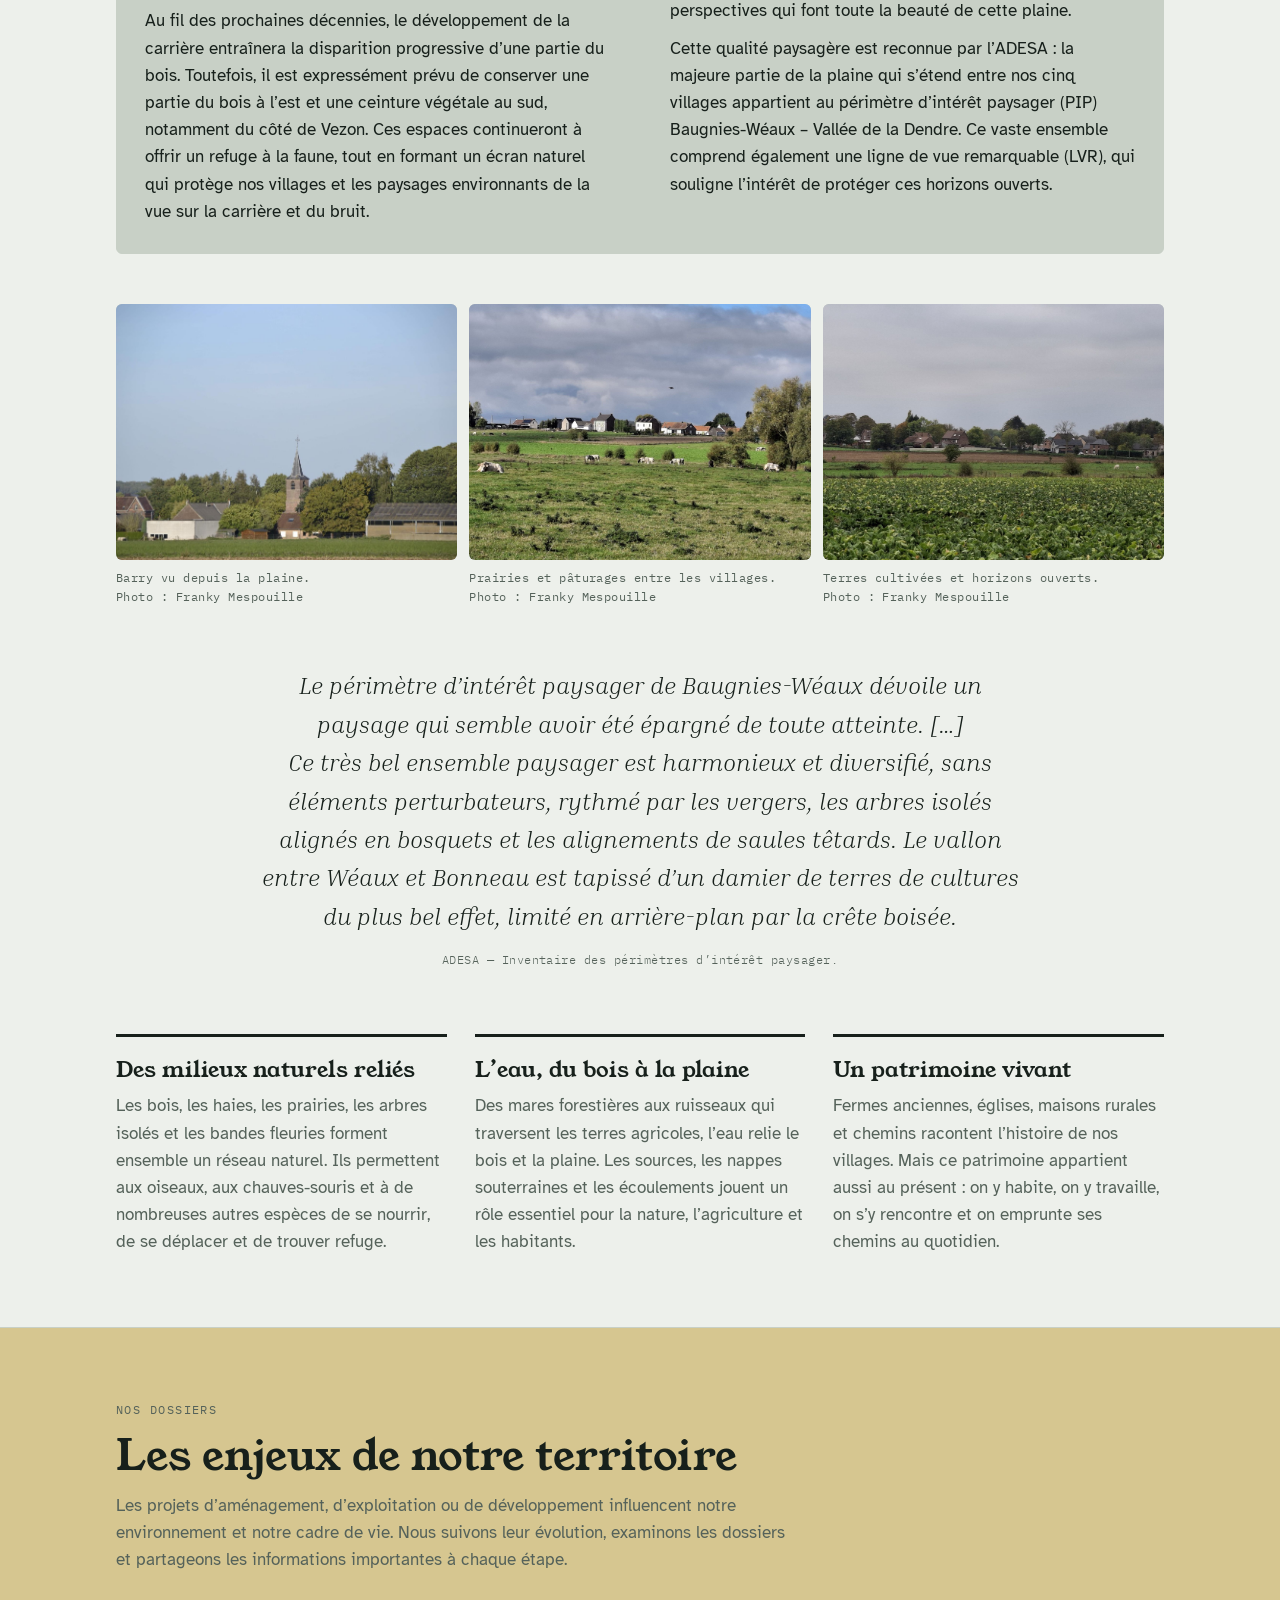
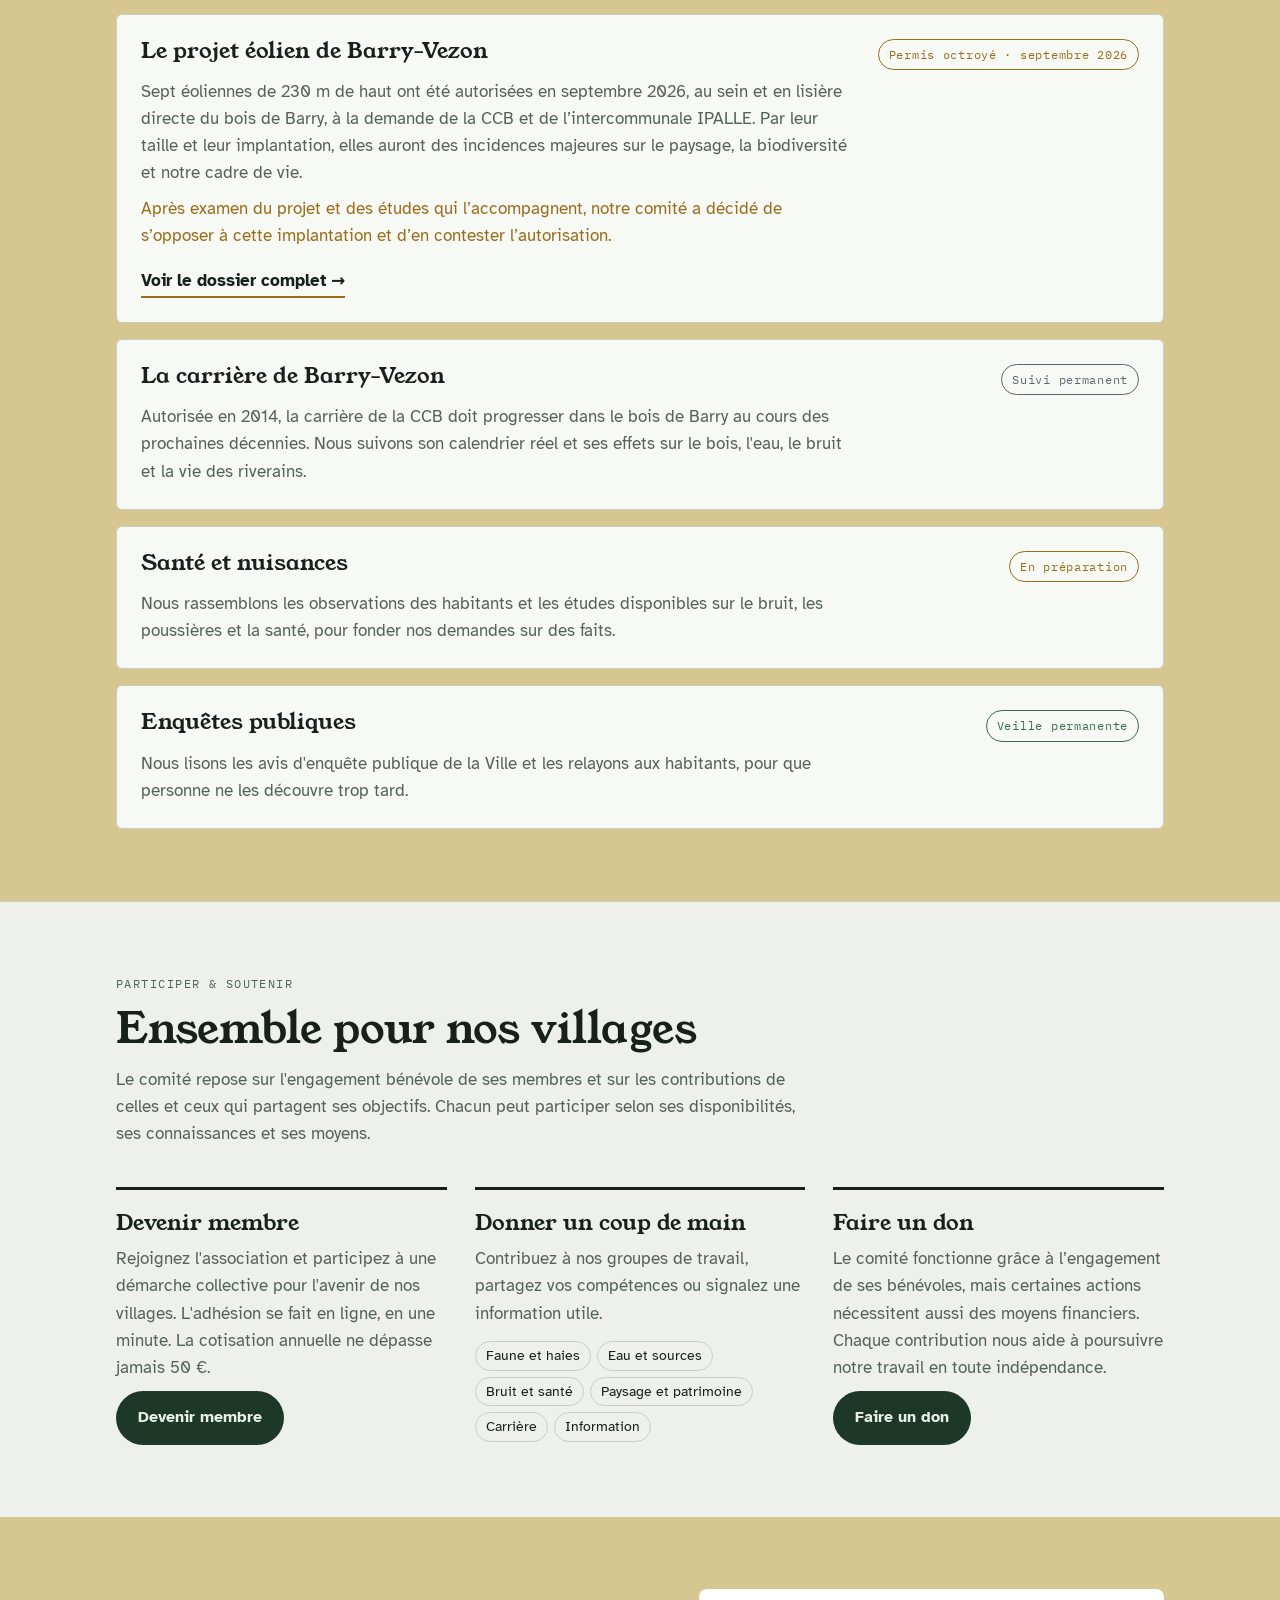
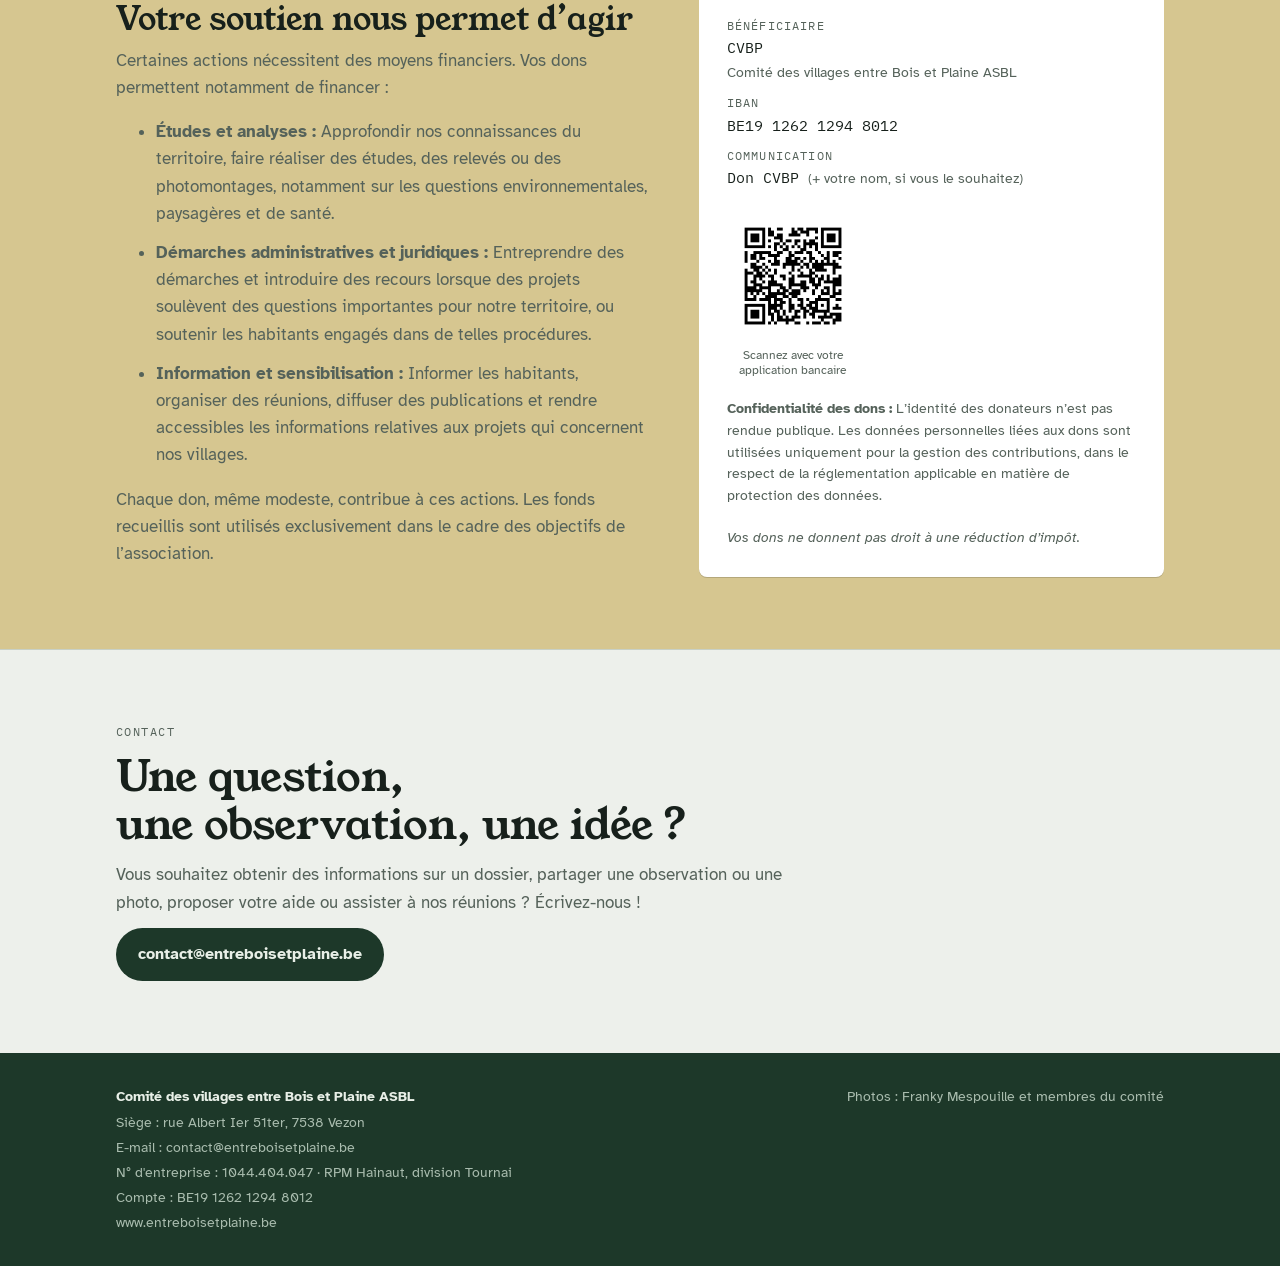
==== commit f2859bef: "Add files via upload" ====
--- a/index.html
+++ b/index.html
@@ -473,7 +473,7 @@
           <dl style="grid-column: 1 / -1;">
             <div><dt>Bénéficiaire</dt>
               <dd>CVBP <br/>
-              <span class="opt">Comité des villages entre Bois et Plaine ASBL]</span>
+              <span class="opt">Comité des villages entre Bois et Plaine ASBL</span>
             </dd></div>
             <div><dt>IBAN</dt><dd>BE19&nbsp;1262&nbsp;1294&nbsp;8012</dd></div>
             <div><dt>Communication</dt><dd>Don CVBP <span class="opt">(+ votre nom, si vous le souhaitez)</span></dd></div>
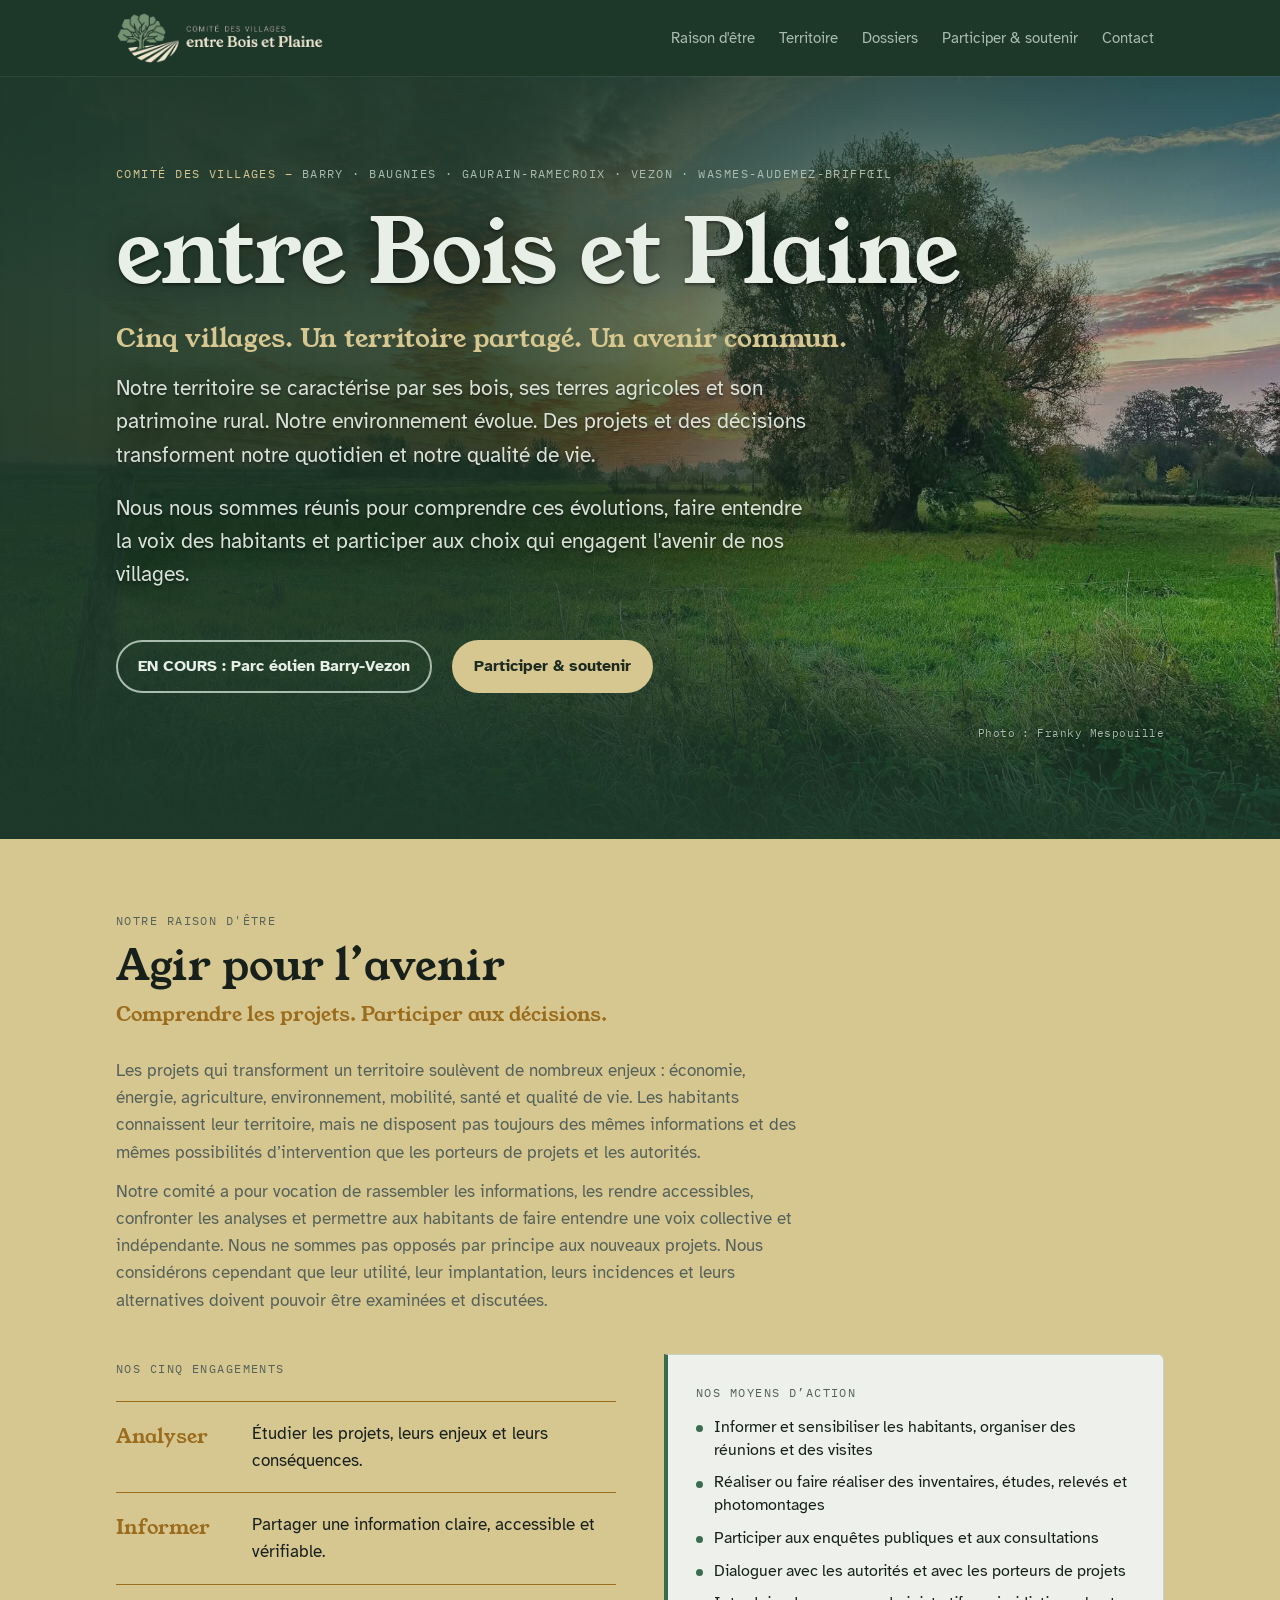
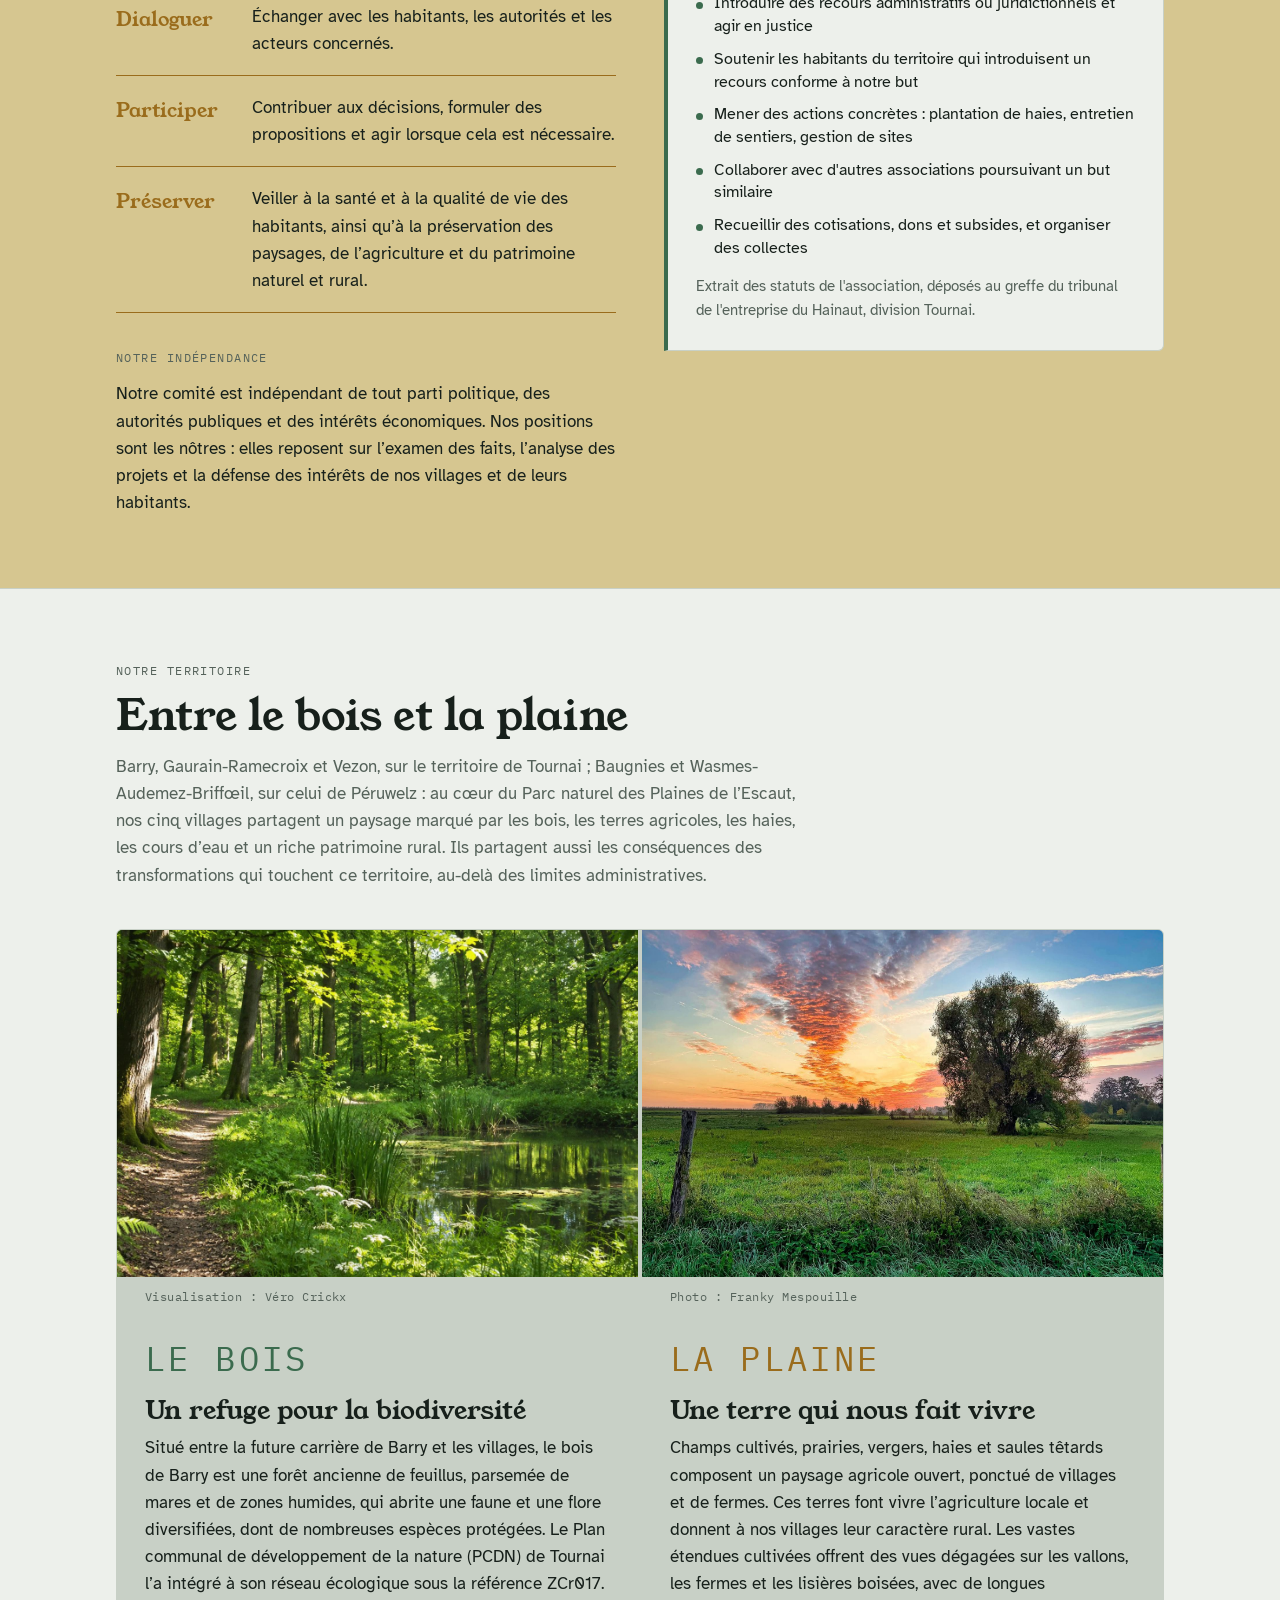
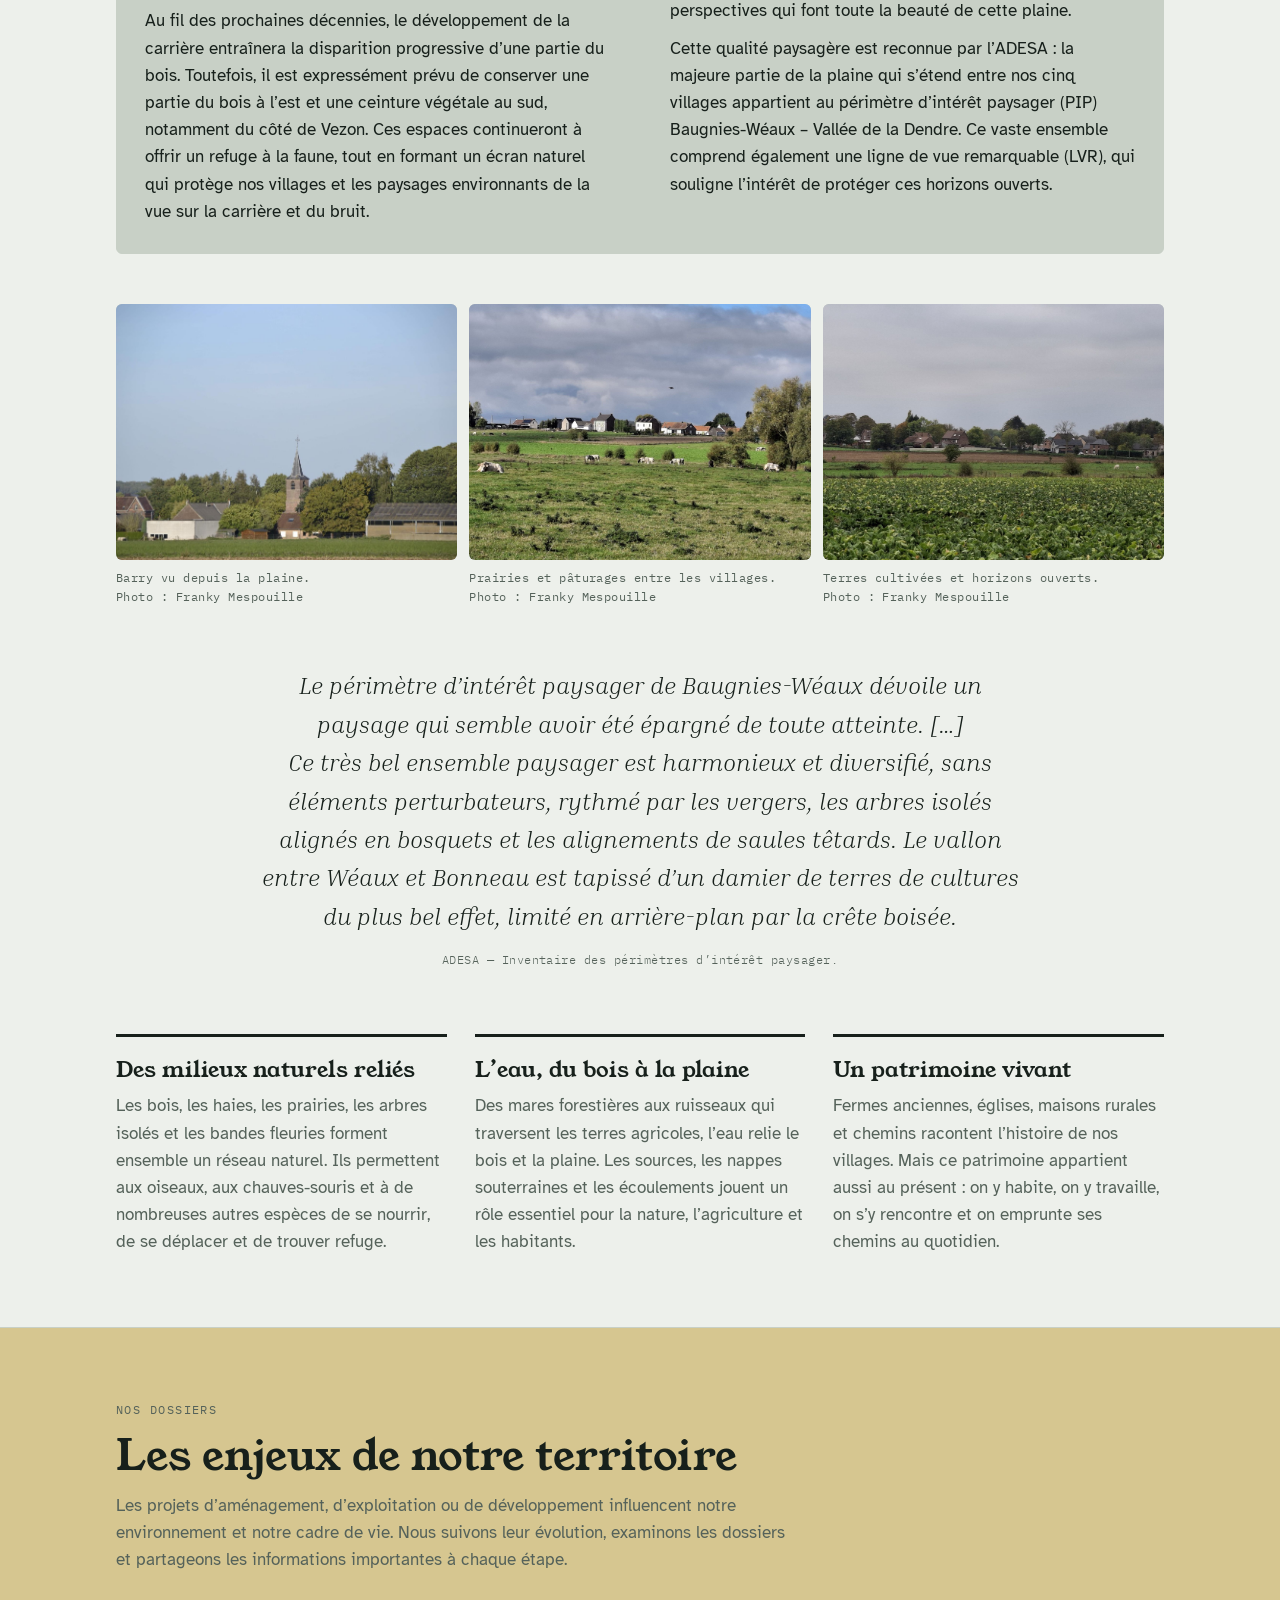
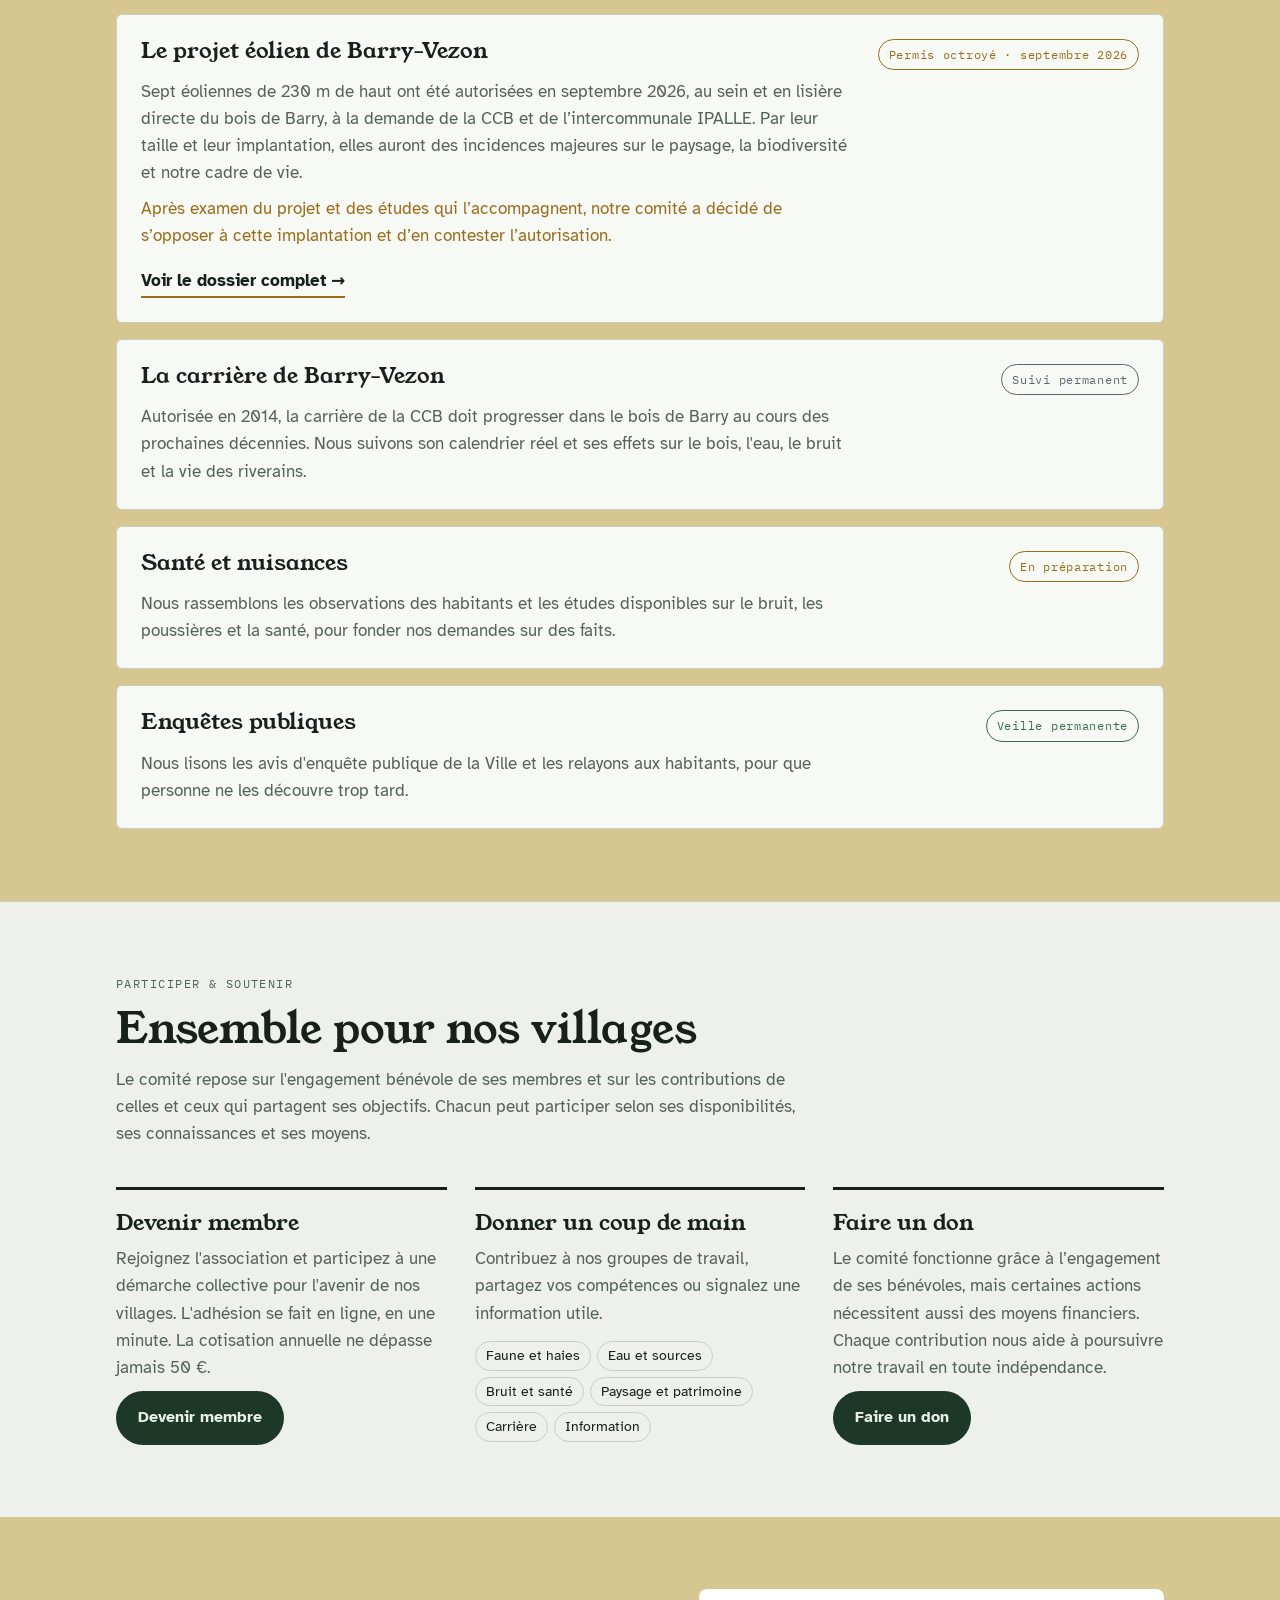
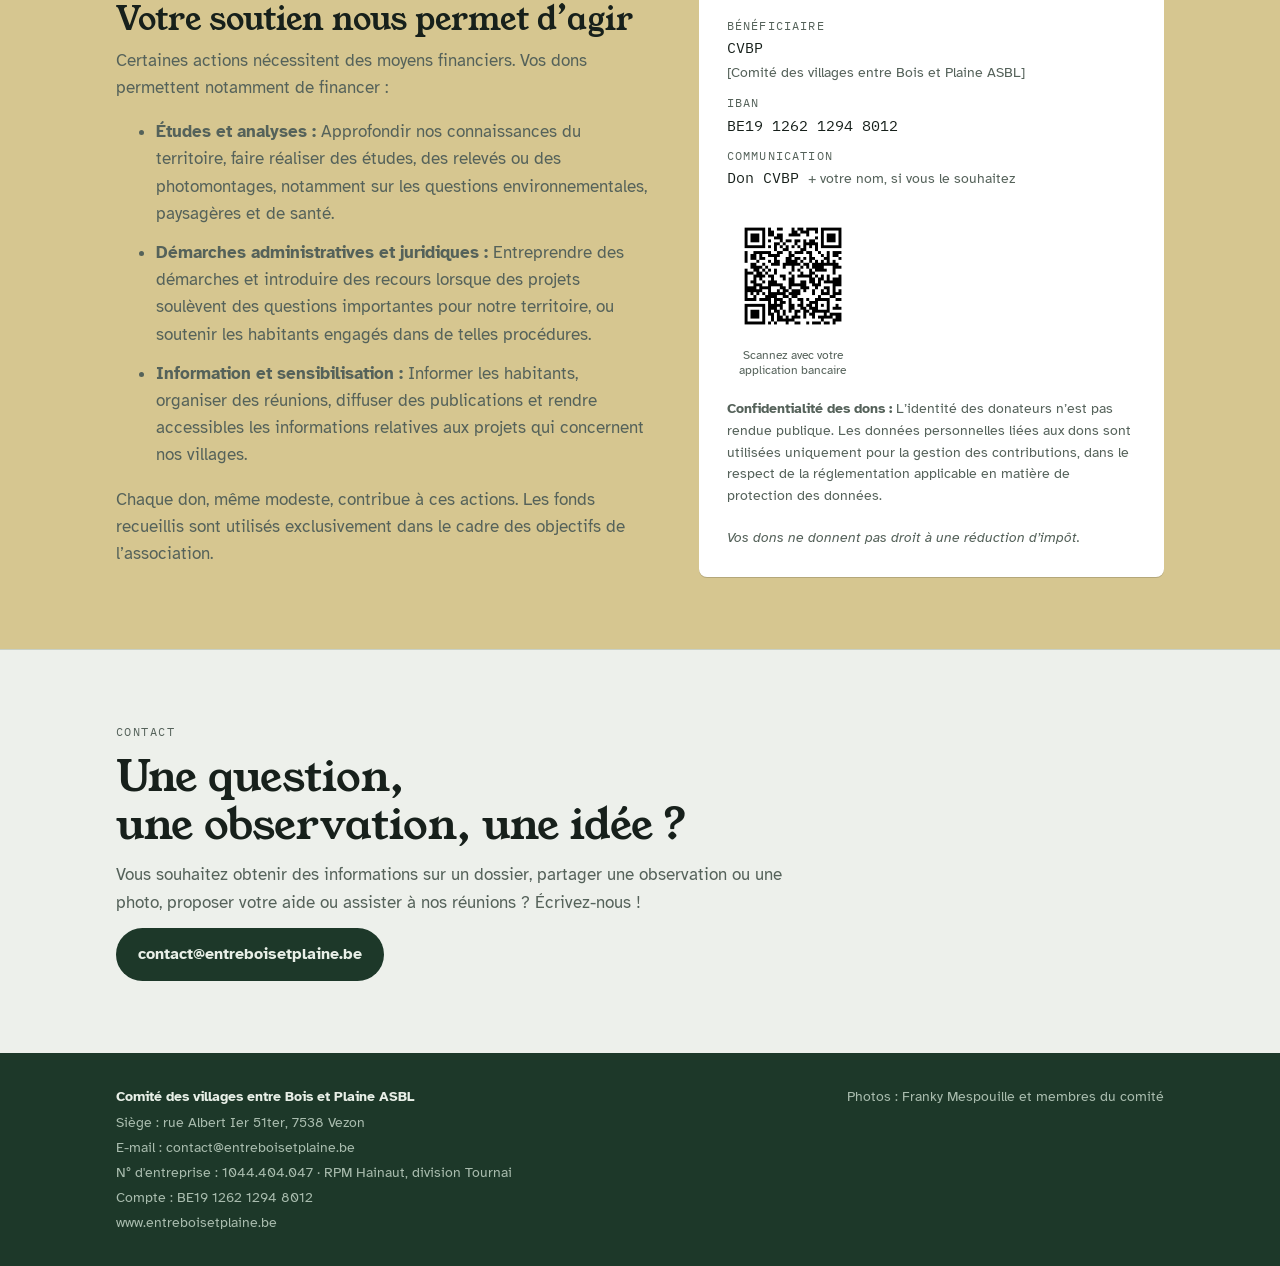
==== commit 2ebe9d05: "Add files via upload" ====
--- a/index.html
+++ b/index.html
@@ -473,10 +473,10 @@
           <dl style="grid-column: 1 / -1;">
             <div><dt>Bénéficiaire</dt>
               <dd>CVBP <br/>
-              <span class="opt">Comité des villages entre Bois et Plaine ASBL</span>
+              <span class="opt">[Comité des villages entre Bois et Plaine ASBL]</span>
             </dd></div>
             <div><dt>IBAN</dt><dd>BE19&nbsp;1262&nbsp;1294&nbsp;8012</dd></div>
-            <div><dt>Communication</dt><dd>Don CVBP <span class="opt">(+ votre nom, si vous le souhaitez)</span></dd></div>
+            <div><dt>Communication</dt><dd>Don CVBP <span class="opt">+ votre nom, si vous le souhaitez</span></dd></div>
           </dl>
           
         </div>
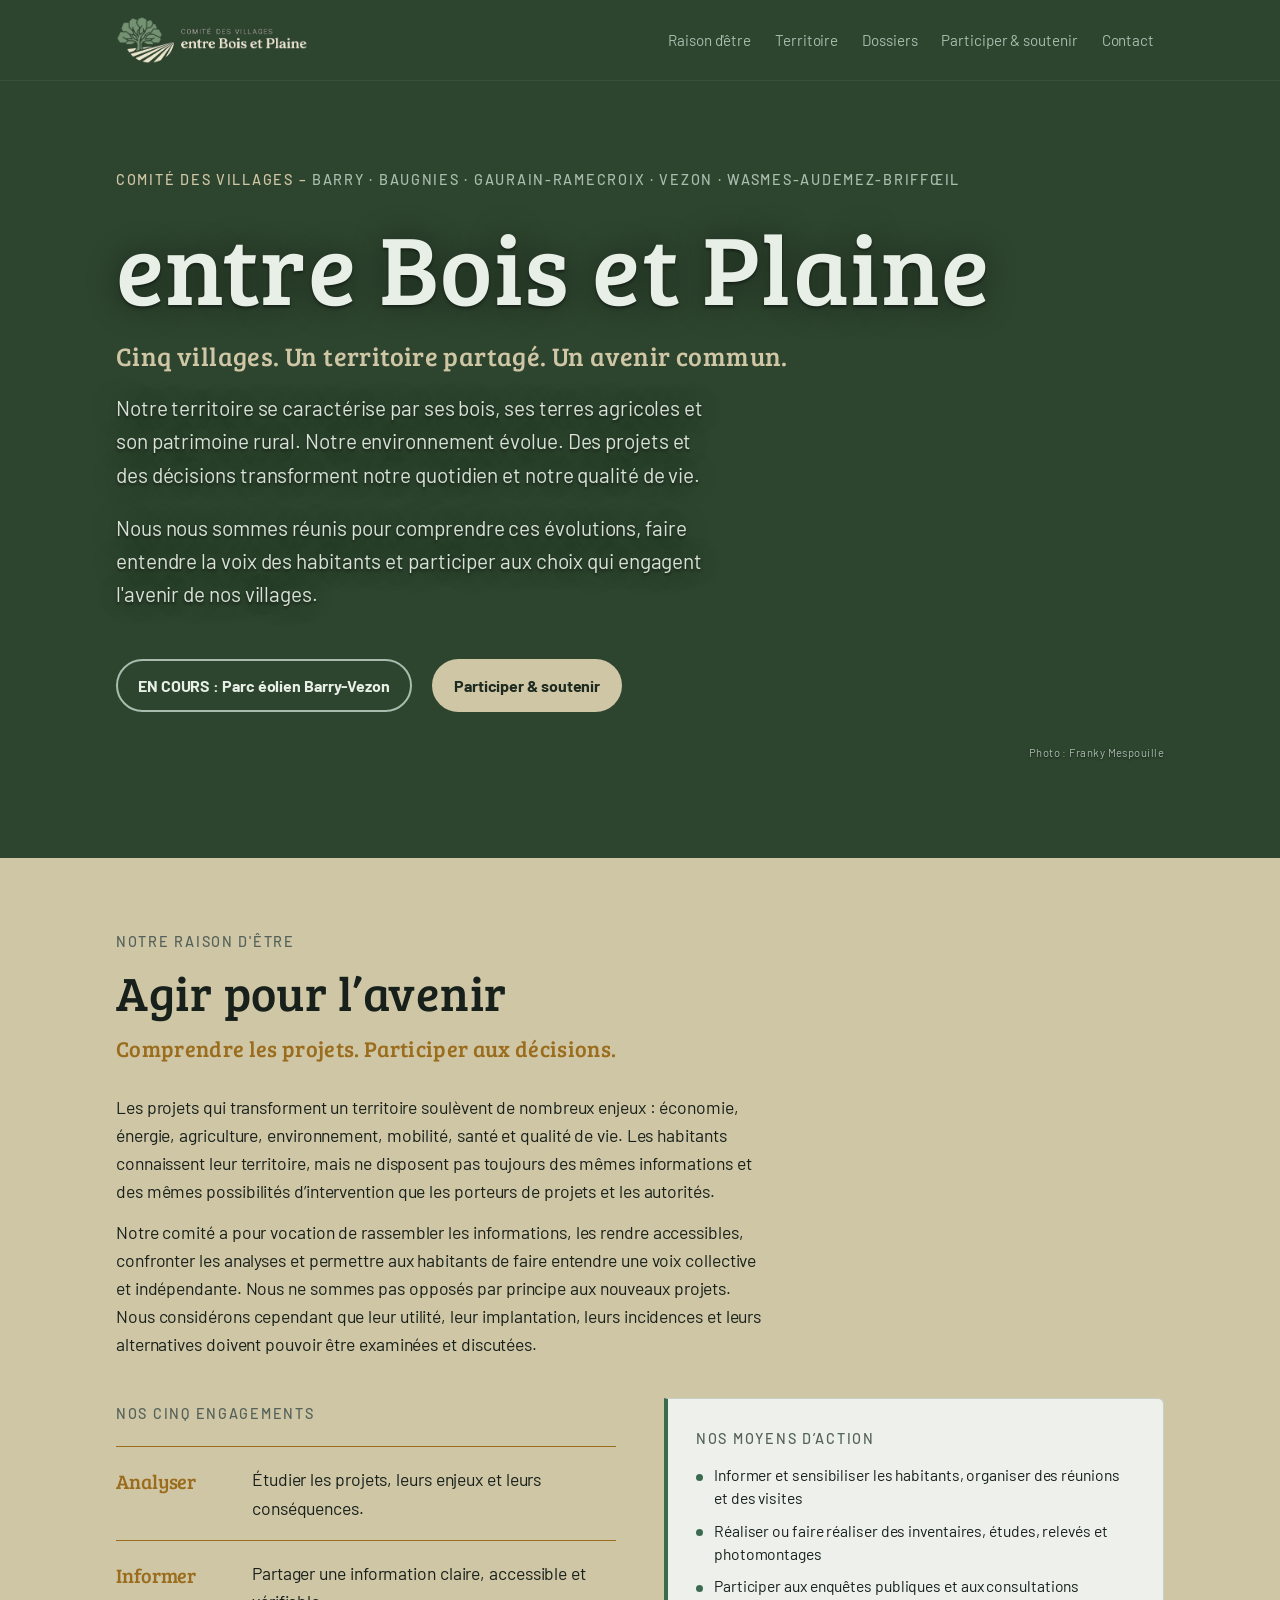
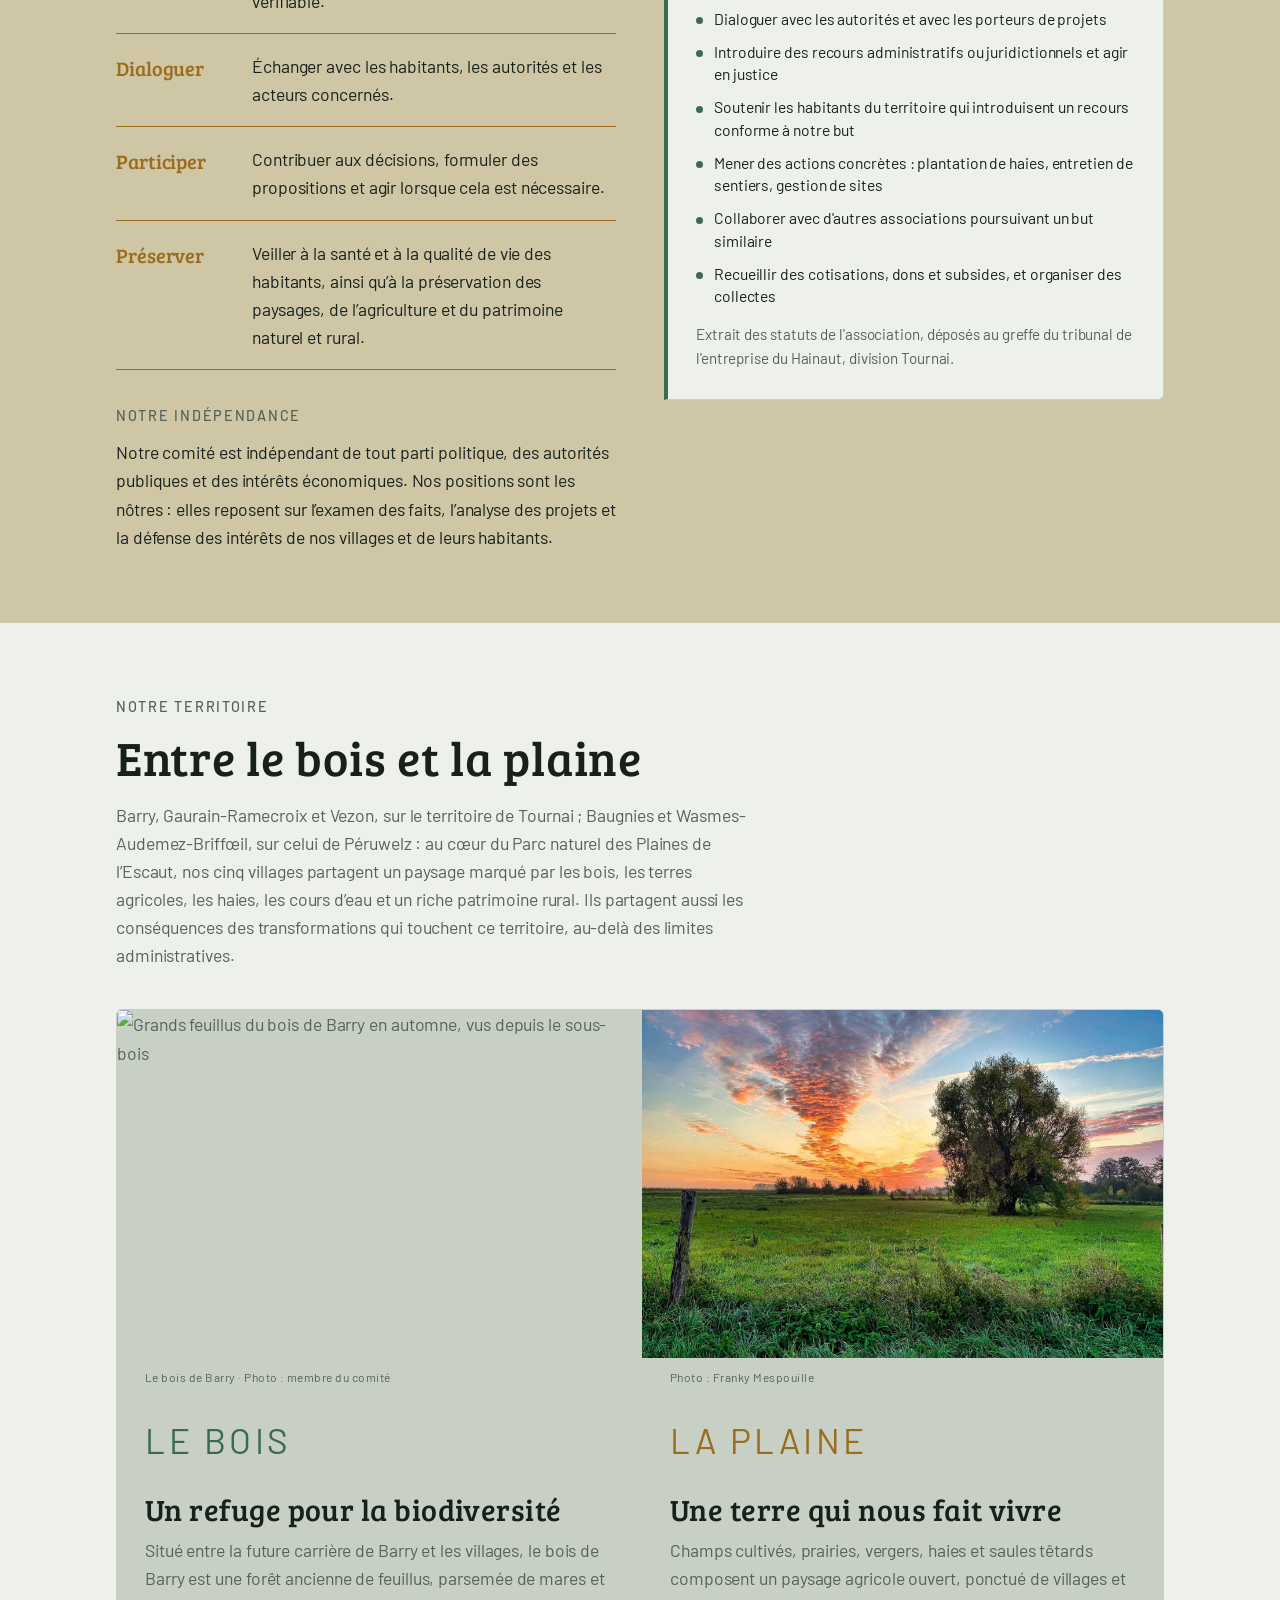
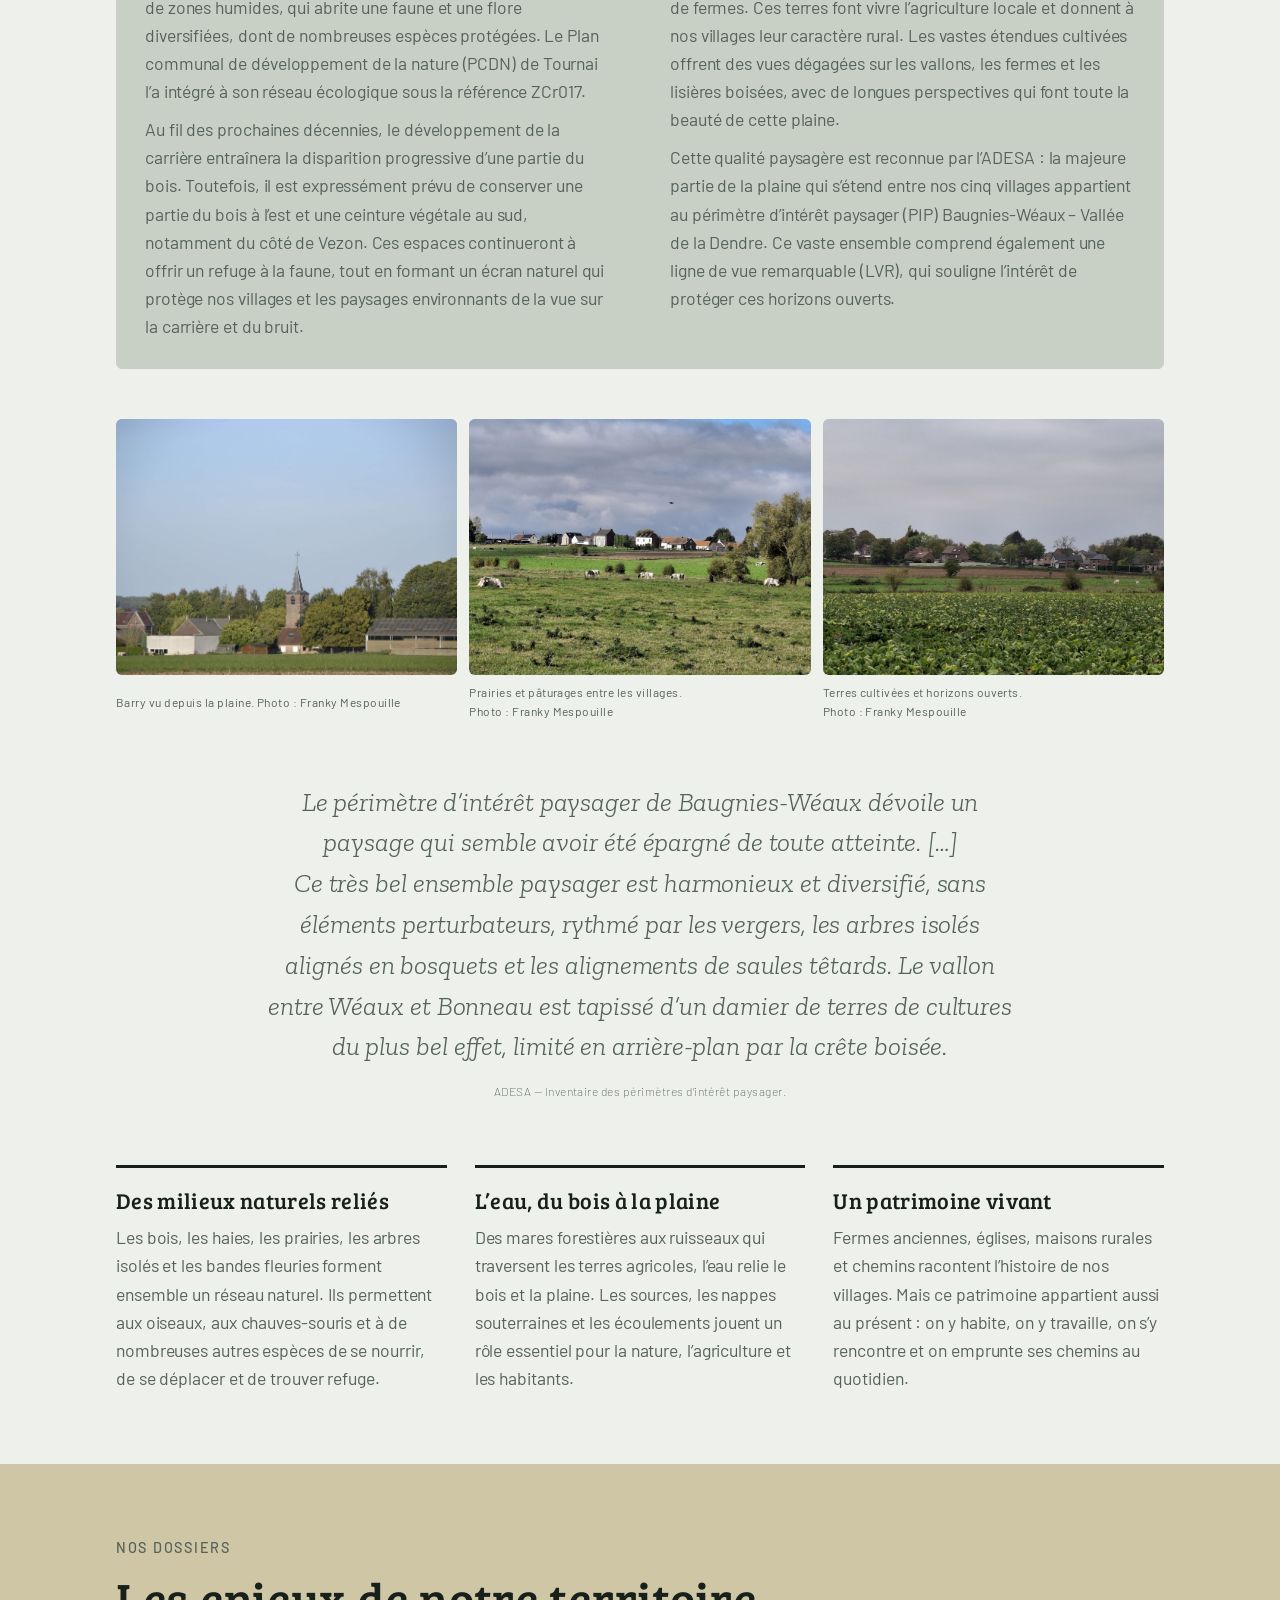
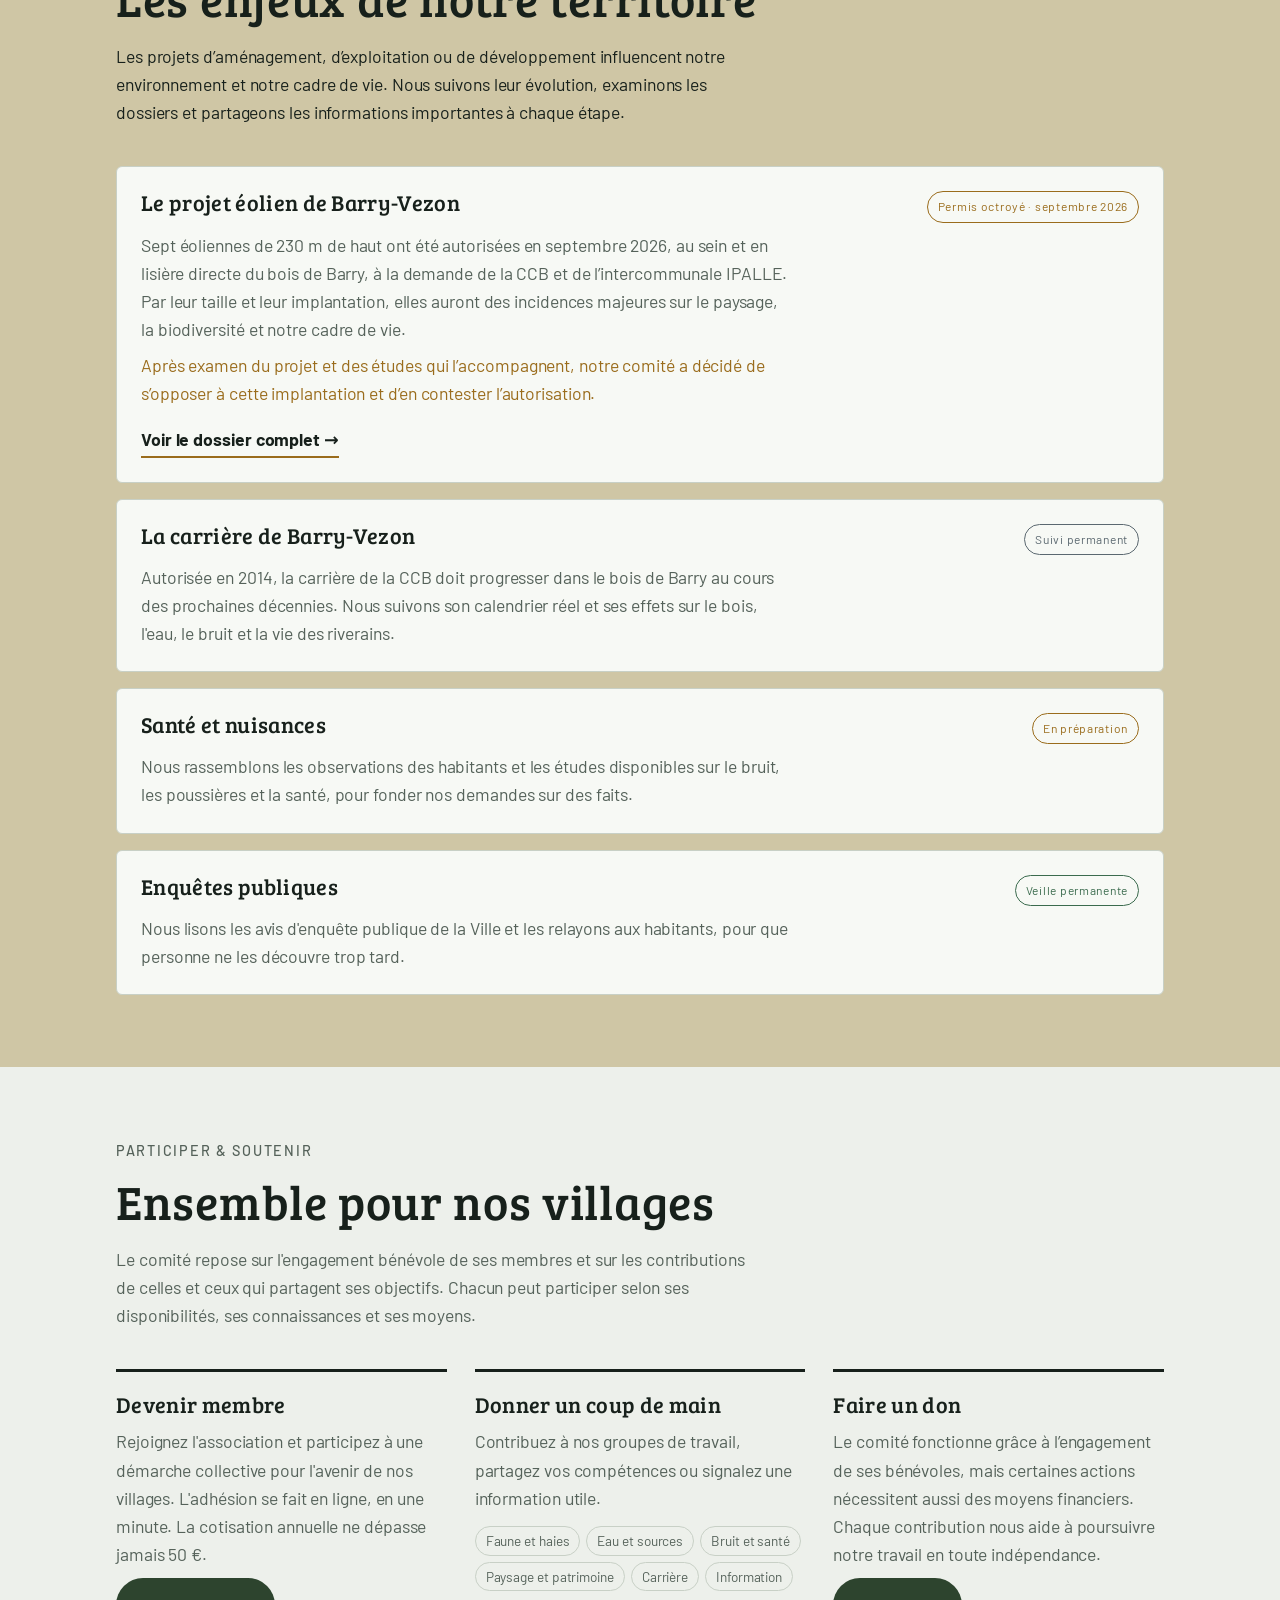
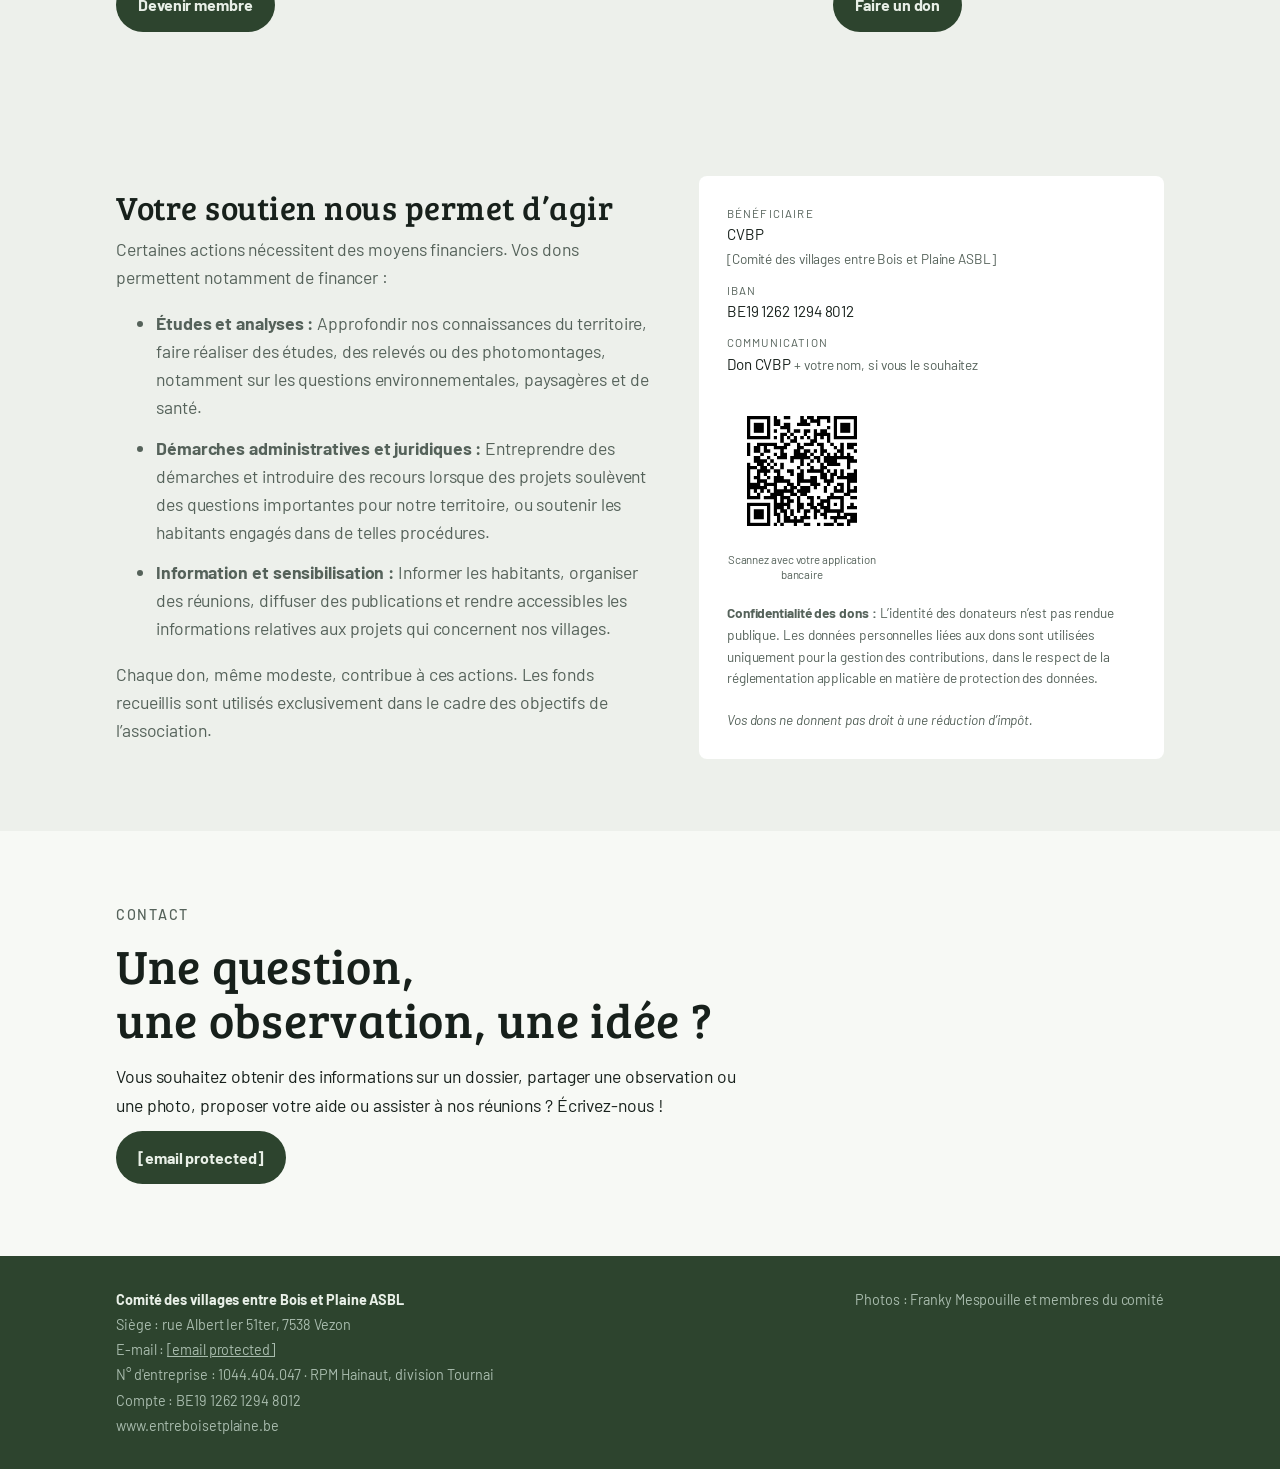
==== commit 0f270603: "Add files via upload" ====
--- a/index.html
+++ b/index.html
@@ -10,6 +10,10 @@
 <link rel="preconnect" href="https://fonts.googleapis.com">
 <link rel="preconnect" href="https://fonts.gstatic.com" crossorigin>
 <link rel="stylesheet" href="https://fonts.googleapis.com/css2?family=Young+Serif&family=Atkinson+Hyperlegible:ital,wght@0,400;0,700;1,400&family=Atkinson+Hyperlegible+Next:wght@500;600;800&family=IBM+Plex+Mono:wght@400;500&family=Inria+Serif:ital,wght@1,300&display=swap">
+
+<link rel="stylesheet" href="https://fonts.googleapis.com/css2?family=Barlow:ital,wght@0,100;0,200;0,300;0,400;0,500;0,600;0,700;0,800;0,900;1,100;1,200;1,300;1,400;1,500;1,600;1,700;1,800;1,900&family=Bree+Serif&display=swap">
+
+<link href="https://fonts.googleapis.com/css2?family=Zilla+Slab:ital,wght@0,300;0,400;0,500;0,600;0,700;1,300;1,400;1,500;1,600;1,700&display=swap" rel="stylesheet">
 
 <link rel="icon" type="image/png" sizes="32x32" href="img/logo/favicon-32.png">
 <link rel="icon" type="image/png" sizes="64x64" href="img/logo/favicon-64.png">
@@ -206,12 +210,12 @@
       <div class="split" style="margin-bottom:50px;">
         <div>
           <div class="split-img" style="margin-bottom:0;">
-            <img src="img/bois-CKX.jpg"
-                 alt="Illustration du bois de Barry : forêt de feuillus traversée par un sentier, avec une mare naturelle entourée d’une végétation dense."
-                 width="1000" height="667" loading="lazy">
-          </div>
-
-          <p class="source">Visualisation&nbsp;: Véro Crickx</p>
+            <img src="img/bois-barry.jpg"
+                 alt="Grands feuillus du bois de Barry en automne, vus depuis le sous-bois"
+                 width="1500" height="1000" loading="lazy">
+          </div>
+
+          <p class="source">Le bois de Barry · Photo&nbsp;: membre du comité</p>
           <span class="tag t-bois" style="font-size:2em;">Le bois</span>
           <h3>Un refuge pour la biodiversité</h3>
 
@@ -501,8 +505,8 @@
           </p>
 
           <p>
-            <a class="btn btn-dark" href="mailto:contact@entreboisetplaine.be">
-              contact@entreboisetplaine.be
+            <a class="btn btn-dark" href="/cdn-cgi/l/email-protection#7a1915140e1b190e3a1f140e081f181513091f0e0a161b13141f54181f">
+              <span class="__cf_email__" data-cfemail="8cefe3e2f8edeff8cce9e2f8fee9eee3e5ffe9f8fce0ede5e2e9a2eee9">[email&#160;protected]</span>
             </a>
           </p>
         </div>
@@ -517,7 +521,7 @@
     <div class="legal">
       <strong>Comité des villages entre Bois et Plaine ASBL</strong>
       <span>Siège&nbsp;: rue Albert Ier 51ter, 7538 Vezon</span>
-      <span>E-mail&nbsp;: contact@entreboisetplaine.be</span>
+      <span>E-mail&nbsp;: <a href="/cdn-cgi/l/email-protection" class="__cf_email__" data-cfemail="7f1c10110b1e1c0b3f1a110b0d1a1d10160c1a0b0f131e16111a511d1a">[email&#160;protected]</a></span>
       <span>N° d'entreprise&nbsp;: 1044.404.047 · RPM Hainaut, division Tournai</span>
       <span>Compte&nbsp;: BE19 1262 1294 8012</span>
       <span>www.entreboisetplaine.be</span>
@@ -526,5 +530,5 @@
   </div>
 </footer>
 
-</body>
+<!-- Cloudflare Pages Analytics --><script data-cfasync="false" src="/cdn-cgi/scripts/5c5dd728/cloudflare-static/email-decode.min.js"></script><script defer src='https://static.cloudflareinsights.com/beacon.min.js' data-cf-beacon='{"token": "893e55ca9e1f4bdd84323e807133651e"}'></script><!-- Cloudflare Pages Analytics --></body>
 </html>
--- a/site.css
+++ b/site.css
@@ -5,22 +5,31 @@
   --ink:#17201B;
   --muted:#55625A;
   --line:#C8D0C6;
-  --bois:#1D3829;
+  --bois:#2d442e; /* #1D3829 */
   --bois-ink:#E8EFE7;
   --bois-muted:#A9BCAE;
   --canopy:#2E5940;
   --canopy-2:#3B6B4E;
-  --field:#D6C690;
+  --field:#cfc6a5; /* #D6C690 */
   --field-2:#D6C690;
   --furrow:#B48329;
   --ble:#9A6C1C;
   --pierre:#5B6870;
-  --font-display:"Young Serif", Georgia, "Times New Roman", serif;
-  --font-body:"Atkinson Hyperlegible", "Segoe UI", system-ui, sans-serif;
-  --font-mono:"IBM Plex Mono", ui-monospace, "SFMono-Regular", Menlo, monospace;
-  --font-quote: "Inria Serif", Georgia, "Times New Roman", serif;
-
-}
+
+  /* --font-display:"Young Serif", Georgia, "Times New Roman", serif; */
+  --font-display:"Bree Serif", Georgia, "Times New Roman", serif;
+  /* --font-body:"Atkinson Hyperlegible", "Segoe UI", system-ui, sans-serif; */
+ --font-body:"Barlow", "Segoe UI", system-ui, sans-serif;
+/* --font-mono:"IBM Plex Mono", ui-monospace, "SFMono-Regular", Menlo, monospace; */
+--font-mono:"Barlow", ui-monospace, "SFMono-Regular", Menlo, monospace;
+  /* --font-quote: "Inria Serif", Georgia, "Times New Roman", serif; */
+ --font-quote: "Zilla Slab", Georgia, "Times New Roman", serif;
+
+}
+
+
+
+
 /* @media (prefers-color-scheme: dark){
   :root:not([data-theme="light"]){
     --bg:#101612; --surface:#18201B; --ink:#E3E9E2; --muted:#9BA89F; --line:#2B372F;
@@ -37,13 +46,16 @@
 } */
 
 *{box-sizing:border-box}
-body{background:var(--bg);color:var(--ink);font-family:var(--font-body);font-size:1.0625rem;line-height:1.6}
+body{background:var(--bg);color:var(--ink);font-family:var(--font-body);font-size:1.1rem;font-weight:400;line-height:1.6;letter-spacing:-0.005em} /* CKX add : font-weight:400; letter-spacing:-0.005em */
 a{color:inherit}
 :focus-visible{outline:3px solid var(--ble);outline-offset:3px;border-radius:2px}
-h1,h2,h3{font-family:var(--font-display);font-weight:400;line-height:1.12;text-wrap:balance;margin:0}
+h1,h2,h3{font-family:var(--font-display);font-weight:400;line-height:1.12;letter-spacing:0.015em;text-wrap:balance;margin:0;color:var(--ink)} /* CKX letter-spacing:0.012em; color:var(--ink)*/
 p{margin:0}
 .wrap{max-width:1080px;margin-inline:auto;padding-left:max(16px, env(safe-area-inset-left, 0px));padding-right:max(16px, env(safe-area-inset-right, 0px))}
-.label{font-family:var(--font-mono);font-size:.75rem;letter-spacing:.12em;text-transform:uppercase;color:var(--muted)}
+.label{font-family:var(--font-mono);font-weight:500;font-size:.9rem;letter-spacing:.12em;text-transform:uppercase;color:var(--muted)}
+
+b {font-weight:500}
+strong {font-weight:700}
 
 /* Header + hero band */
 .band{background:var(--bois);color:var(--bois-ink)}
@@ -53,21 +65,36 @@
 .nav{display:flex;gap:4px;overflow-x:auto;max-width:100%}
 .nav a{text-decoration:none;font-size:.95rem;padding:6px 10px;border-radius:4px;color:var(--bois-muted);white-space:nowrap}
 .nav a:hover{color:var(--bois-ink);background:rgba(255,255,255,.06)}
-.band.photo{background:
+
+.band.photo{
+  background:var(--bois) url("img/saule-aurore-BG.jpg") 78% 52% / cover no-repeat;
+}
+@media (max-width:700px){
+  .band.photo{
+    background:var(--bois) url("img/saule-aurore-BG-mob.jpg") 72% 52% / cover no-repeat;
+  }
+}
+
+/* .band.photo{background:
   linear-gradient(90deg, color-mix(in srgb, var(--bois) 94%, transparent) 0%, color-mix(in srgb, var(--bois) 86%, transparent) 38%, color-mix(in srgb, var(--bois) 45%, transparent) 72%, color-mix(in srgb, var(--bois) 25%, transparent) 100%),
   linear-gradient(180deg, color-mix(in srgb, var(--bois) 60%, transparent) 0%, transparent 30%, transparent 70%, color-mix(in srgb, var(--bois) 90%, transparent) 100%),
-  url("img/saule-aurore.jpg") 78% 52% / cover no-repeat, var(--bois)} /* CKX */
-@media (max-width: 700px){
+  url("img/saule-aurore.jpg") 78% 52% / cover no-repeat, var(--bois)} */
+/* @media (max-width: 700px){
   .band.photo{background:
     linear-gradient(180deg, color-mix(in srgb, var(--bois) 88%, transparent) 0%, color-mix(in srgb, var(--bois) 78%, transparent) 60%, color-mix(in srgb, var(--bois) 94%, transparent) 100%),
     url("img/saule-aurore.jpg") 72% 52% / cover no-repeat, var(--bois)}
-}
+} */
+ 
 .hero{padding-block:88px 96px;display:grid;gap:20px}
+.hero h1{color:var(--bois-ink)}
 .hero h1,.hero .lead{text-shadow:0 2px 3px rgba(0,0,0,.45), 0 0 32px rgba(0,0,0,.4)}
 .hero .label{color:var(--bois-muted)}
-.hero h1{font-size:clamp(2.8rem, 8vw, 5.6rem);letter-spacing:-.01em}
+/* .hero h1{font-size:clamp(2.8rem, 8vw, 5.6rem)} */
+.hero h1{font-size:clamp(3.08rem, 8.8vw, 6.16rem)}
+
 .hero h1 em{font-style:normal;color:var(--field)}
 .hero p.lead{max-width:50ch;font-size:clamp(1.1rem, 2.2vw, 1.3rem);color:var(--bois-ink);opacity:.92} /* CKX */
+
 .ctas{display:flex;gap:20px;flex-wrap:wrap;margin-top:8px} /* CKX */
 .btn{display:inline-block;text-decoration:none;font-weight:700;padding:12px 20px;border-radius:999px;font-size:1rem;border:2px solid transparent}
 .btn-main{background:var(--field);color:#1D2A20}
@@ -86,16 +113,28 @@
 .eglise .frame{aspect-ratio:3/4}
 .links-wrap{margin-top:48px;display:grid;grid-template-columns:minmax(0,1fr) minmax(0,1.05fr);gap:40px;align-items:center}
 
+
 /* Sections */
 section{padding-block:72px}
-section + section{border-top:1px solid var(--line)}
-.head{display:grid;gap:12px;max-width:62ch;margin-bottom:40px}
-.head h2{font-size:clamp(1.9rem, 4.2vw, 2.7rem)}
-.head p{color:var(--muted)}
+/* section + section{border-top:1px solid var(--line)} */
+
+#mission{background:var(--field);color:var(--ink)}
+#territoire{background:var(--bg);color:var(--muted)}
+#dossiers{background:var(--field);color:var(--ink)}
+#rejoindre{background:var(--bg);color:var(--muted)}
+#contact{background:var(--surface);color:var(--ink)}
+
+
+.head{display:grid;gap:12px;max-width:65ch;margin-bottom:40px}
+/* .head h2{font-size:clamp(1.9rem, 4.2vw, 2.7rem)} */
+.head h2{font-size:clamp(3rem, 4.62vw, 3rem);padding-bottom:5px}
+.head h3{font-size:1.4rem}
+/* .head p{color:var(--muted)} */
 
 .split{display:grid;grid-template-columns:repeat(2, minmax(0,1fr));gap:4px;background:var(--line);border:1px solid var(--line);border-radius:6px;overflow:hidden} /* CKX gap:2px; -> gap:4px; */
 .split > div{background:var(--line);padding:28px;display:grid;gap:10px;align-content:start} /* CKX var(--surface) -> var(--line); */
-.split h3{font-size:1.6rem}
+.split > .main_title{grid-column:1 / -1;padding:28px 28px 0; font-size:1.9rem}
+.split h3{font-size:1.9rem;padding-top:14px}
 .split .tag{font-family:var(--font-mono);font-size:.75rem;letter-spacing:.1em;text-transform:uppercase}
 .split .t-bois{color:var(--canopy-2)}
 .split .t-plain{color:var(--ble)}
@@ -110,7 +149,7 @@
 
 /* CKX */
 .quote_centre {max-width:800px;margin:0 auto;padding:20px;}
-.quote_centre p {font-family: var(--font-quote);font-style:italic;font-weight:300;font-size:1.5rem;line-height:1.6;text-align:center}
+.quote_centre p {font-family: var(--font-quote);font-style:italic;font-weight:200;font-size:1.7rem;line-height:1.5;text-align:center}
 .quote_centre .source{padding-top:15px;padding-bottom:15px;font-family:var(--font-mono);font-style:normal;font-size:.75rem;letter-spacing:.04em;text-align:center;color:var(--muted)}
 
 .mission{display:grid;grid-template-columns:minmax(0,1fr) minmax(0,1fr);gap:48px;align-items:start}
@@ -147,7 +186,7 @@
 .copy:hover{background:var(--ink);color:var(--bg)}
 
 /* Soutenir band */
-.support{background:var(--field);color:var(--ink);border-top:none}
+/* .support{background:var(--field);color:var(--ink);border-top:none} */
 .support .wrap{display:grid;grid-template-columns:minmax(0,1.15fr) minmax(0,1fr);gap:48px;align-items:start}
 .support .label{color:var(--ink);opacity:.75}
 .support h2{font-size:clamp(1.9rem, 4.2vw, 2.7rem);margin-top:12px}
@@ -158,7 +197,8 @@
 .uses b{font-family:var(--font-display);font-weight:400;font-size:1.1rem}
 .uses .dot{width:10px;height:10px;border-radius:50%;background:var(--bois);margin-top:9px}
 .promise{margin-top:20px;font-size:.95rem;max-width:52ch}
-.pay{background:var(--surface);border-radius:8px;padding:28px;display:grid;gap:20px;box-shadow:0 1px 0 color-mix(in srgb, var(--ink) 18%, transparent)}
+/* .pay{background:var(--surface);border-radius:8px;padding:28px;display:grid;gap:20px;box-shadow:0 1px 0 color-mix(in srgb, var(--ink) 18%, transparent)} */
+.pay{background:var(--surface);border-radius:8px;padding:28px;display:grid;gap:20px;}
 .goal{display:grid;gap:8px}
 .goal-top{display:flex;justify-content:space-between;align-items:baseline;gap:12px;flex-wrap:wrap}
 .goal-top strong{font-family:var(--font-display);font-weight:400;font-size:1.6rem;font-variant-numeric:tabular-nums}
@@ -229,7 +269,8 @@
 
 .brand-name{display:grid;line-height:1.1}
 .brand-name small{font-family:var(--font-mono);font-size:.62rem;letter-spacing:.12em;text-transform:uppercase;color:var(--bois-muted)}
-.hero h1 .h1-pre{display:block;font-family:var(--font-mono);font-size:clamp(.8rem, 1.6vw, 1rem);letter-spacing:.14em;text-transform:uppercase;color:var(--field);margin-bottom:12px}
+.hero h1 .h1-pre{display:block;font-family:var(--font-mono);font-size:clamp(10rem, 1.6vw, 1rem);letter-spacing:.14em;text-transform:uppercase;color:var(--field);margin-bottom:12px}
+
 
 .villages-note{margin-top:12px;max-width:65ch;color:var(--muted);font-size:.92rem}
 
@@ -285,8 +326,8 @@
 /* Menu fixe en haut de l'écran, avec soulignement qui suit la section en cours */
 body::before{content:"";position:fixed;inset:0 0 auto;height:env(safe-area-inset-top, 0px);z-index:31;background:var(--bois)}
 .topbar{position:sticky;top:env(safe-area-inset-top, 0px);z-index:30;background:var(--bois);color:var(--bois-ink);box-shadow:0 1px 0 rgba(255,255,255,.06)}
-.topbar .top{padding-block:12px}
-.topbar .brand-logo{height:52px}
+.topbar .top{padding-block:16px}
+.topbar .brand-logo{height:48px}
 .nav{position:relative;scrollbar-width:none;padding-bottom:6px;margin-bottom:-6px}
 .nav::-webkit-scrollbar{display:none}
 .nav a.is-active,.nav a.is-current{color:var(--bois-ink)}
@@ -295,6 +336,7 @@
 @media (max-width: 560px){
   .topbar .top{padding-block:8px;gap:6px}
   .topbar .brand-logo{height:38px}
+  /* .topbar .brand-logo{height:100px!important} */
   section[id],#accueil{scroll-margin-top:120px}
 }
 @media (prefers-reduced-motion: reduce){ .nav-ind{transition:none} }
@@ -302,7 +344,7 @@
 .adhesion button[disabled]{opacity:.6;cursor:wait}
 
 /* QR code de virement (5/11) */
-.qr-don{margin:0;display:grid;gap:6px;justify-items:center;width:132px;max-width:100%}
-.qr-don img{display:block;width:132px;height:auto;border-radius:4px;background:#fff}
+.qr-don{margin:0;display:grid;gap:6px;justify-items:center;width:150px;max-width:100%}
+.qr-don img{display:block;width:150px;height:auto;border-radius:0;background:#fff}
 .qr-don figcaption{font-size:.72rem;line-height:1.3;color:var(--muted);text-align:center}
 .pay > .bank:first-child{border-top:0;padding-top:0}
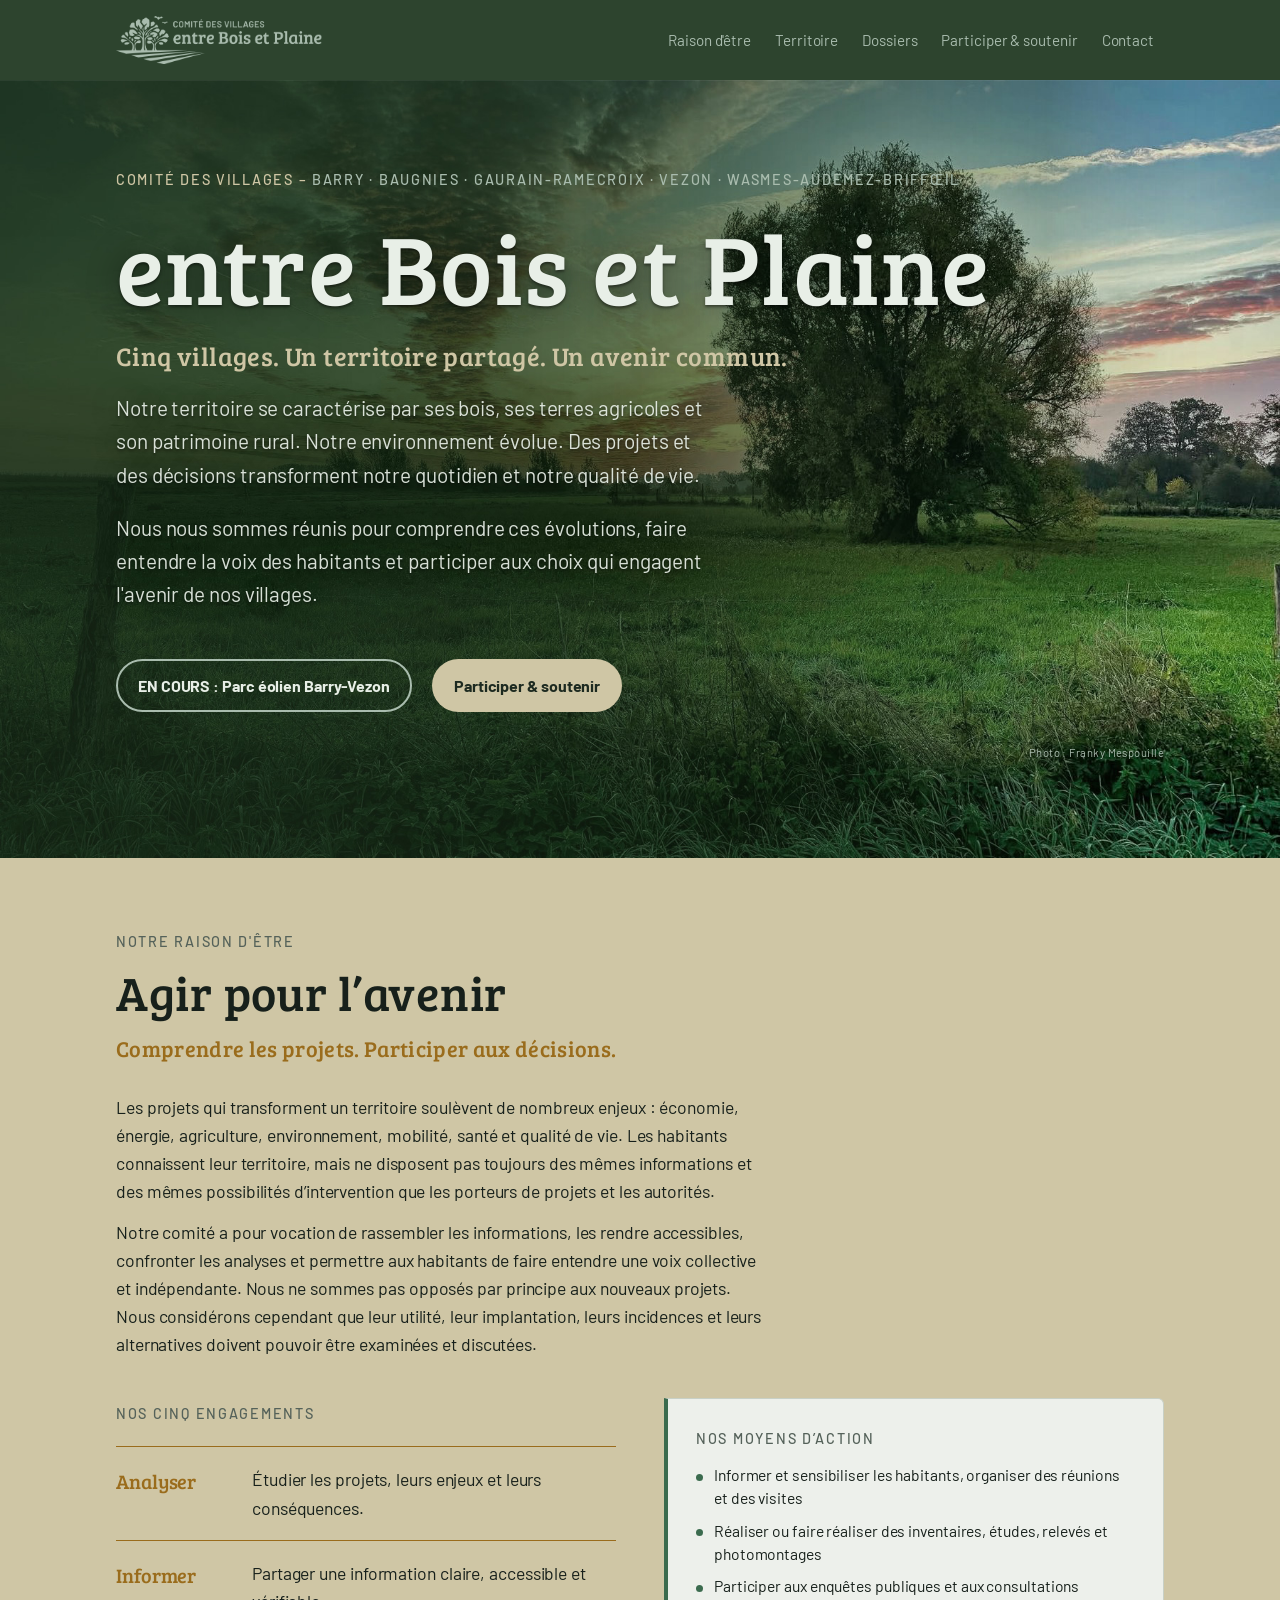
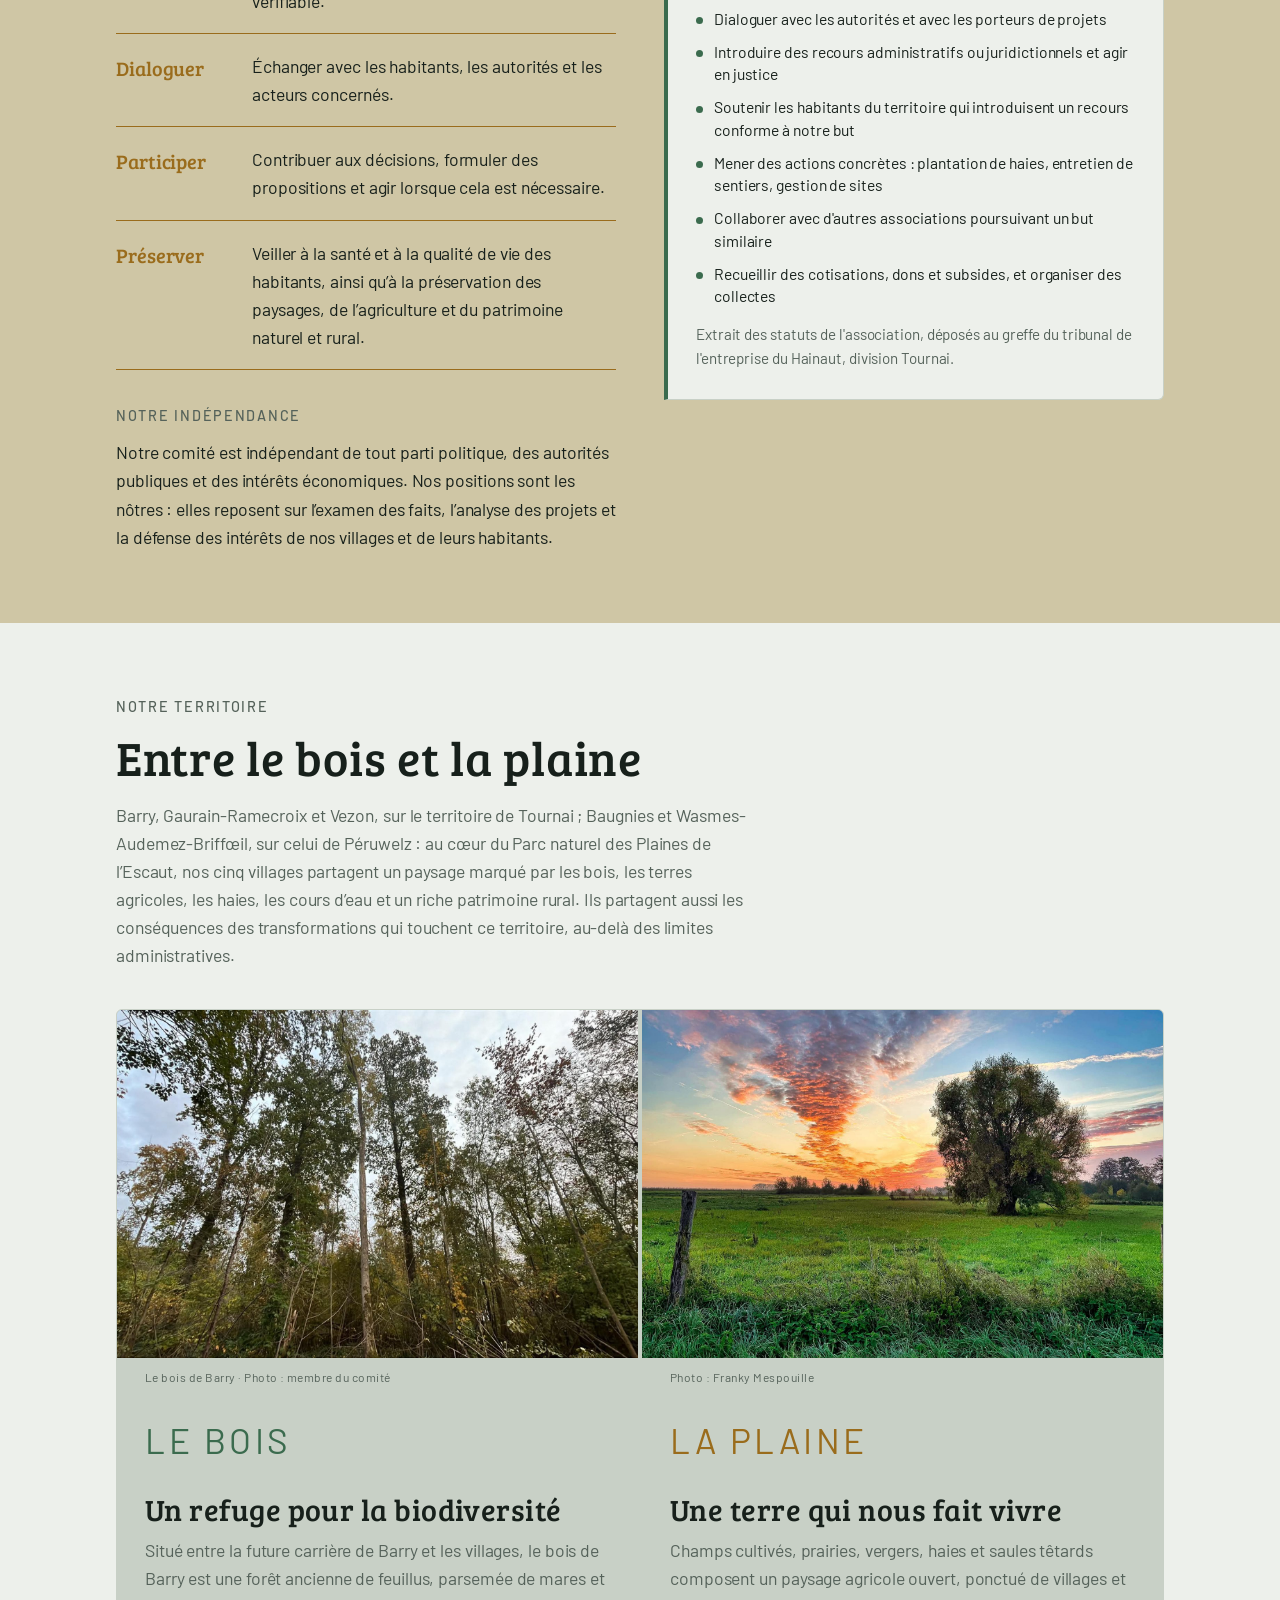
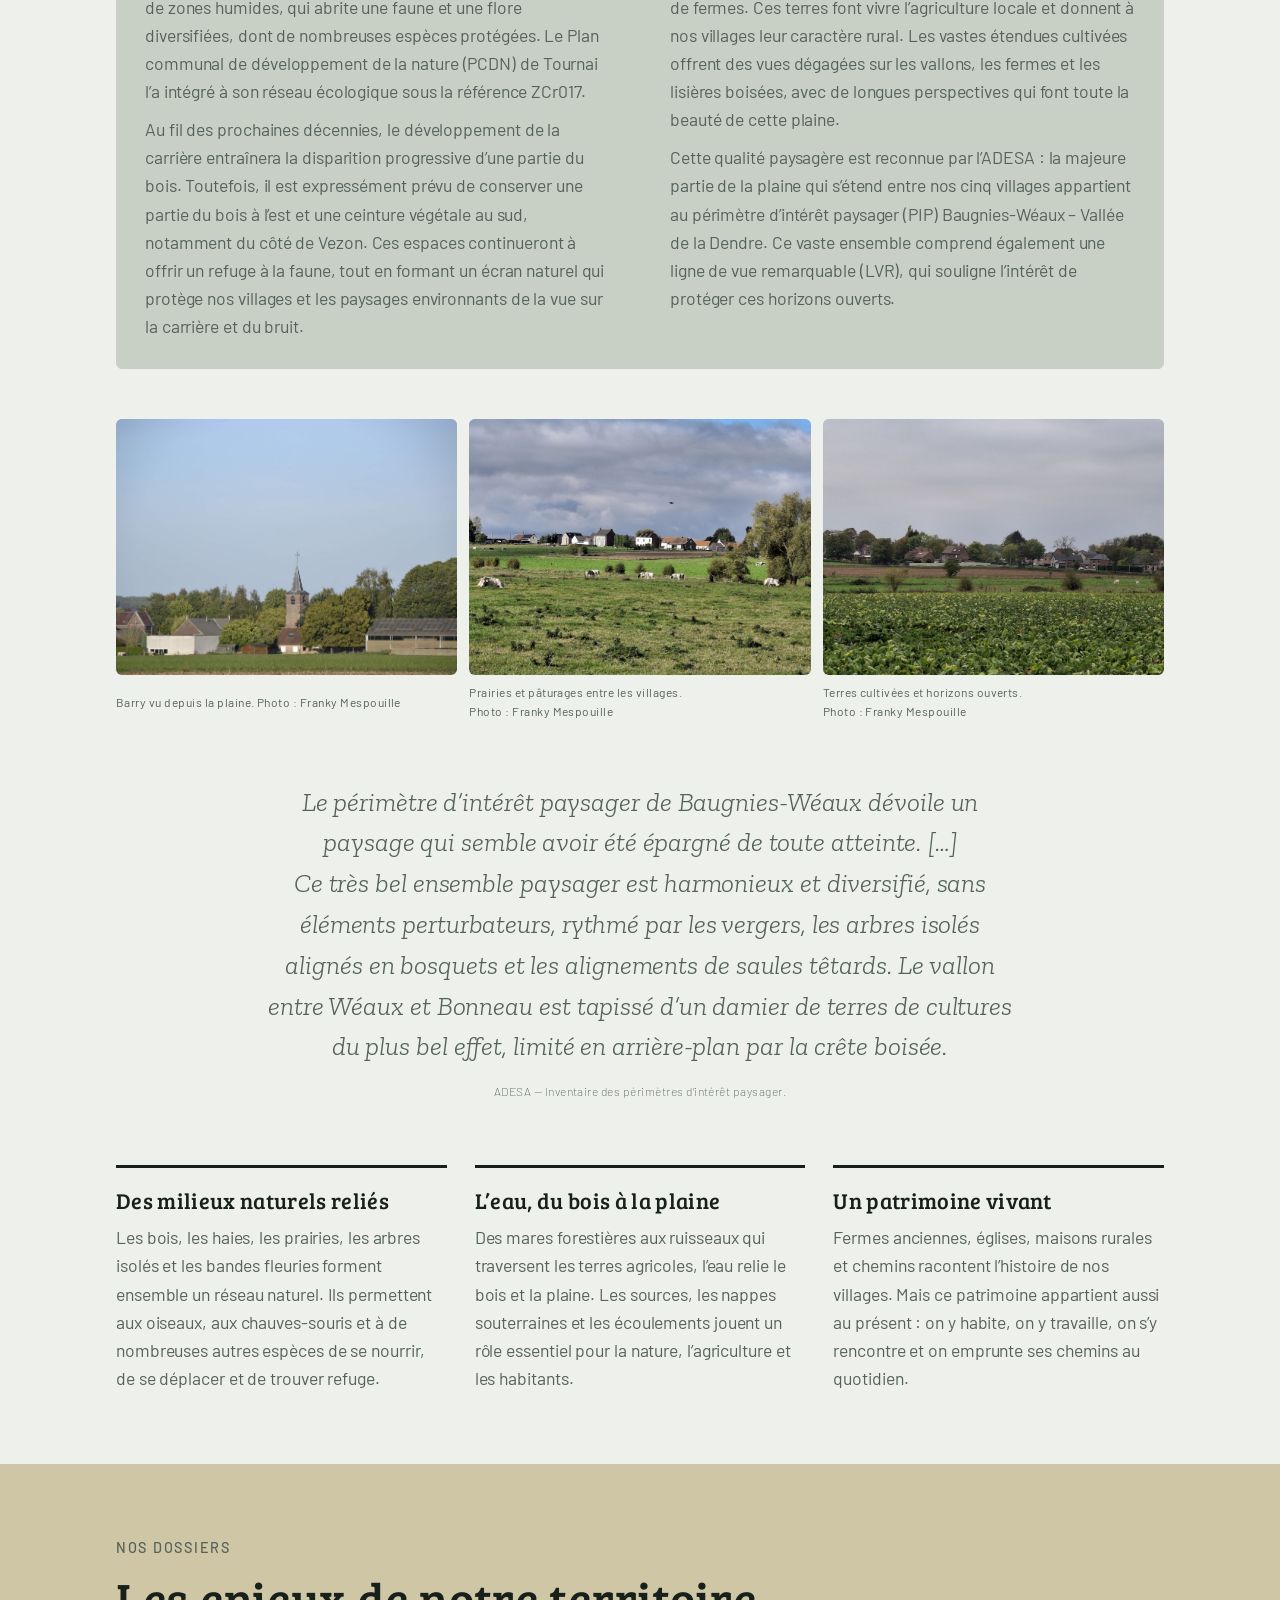
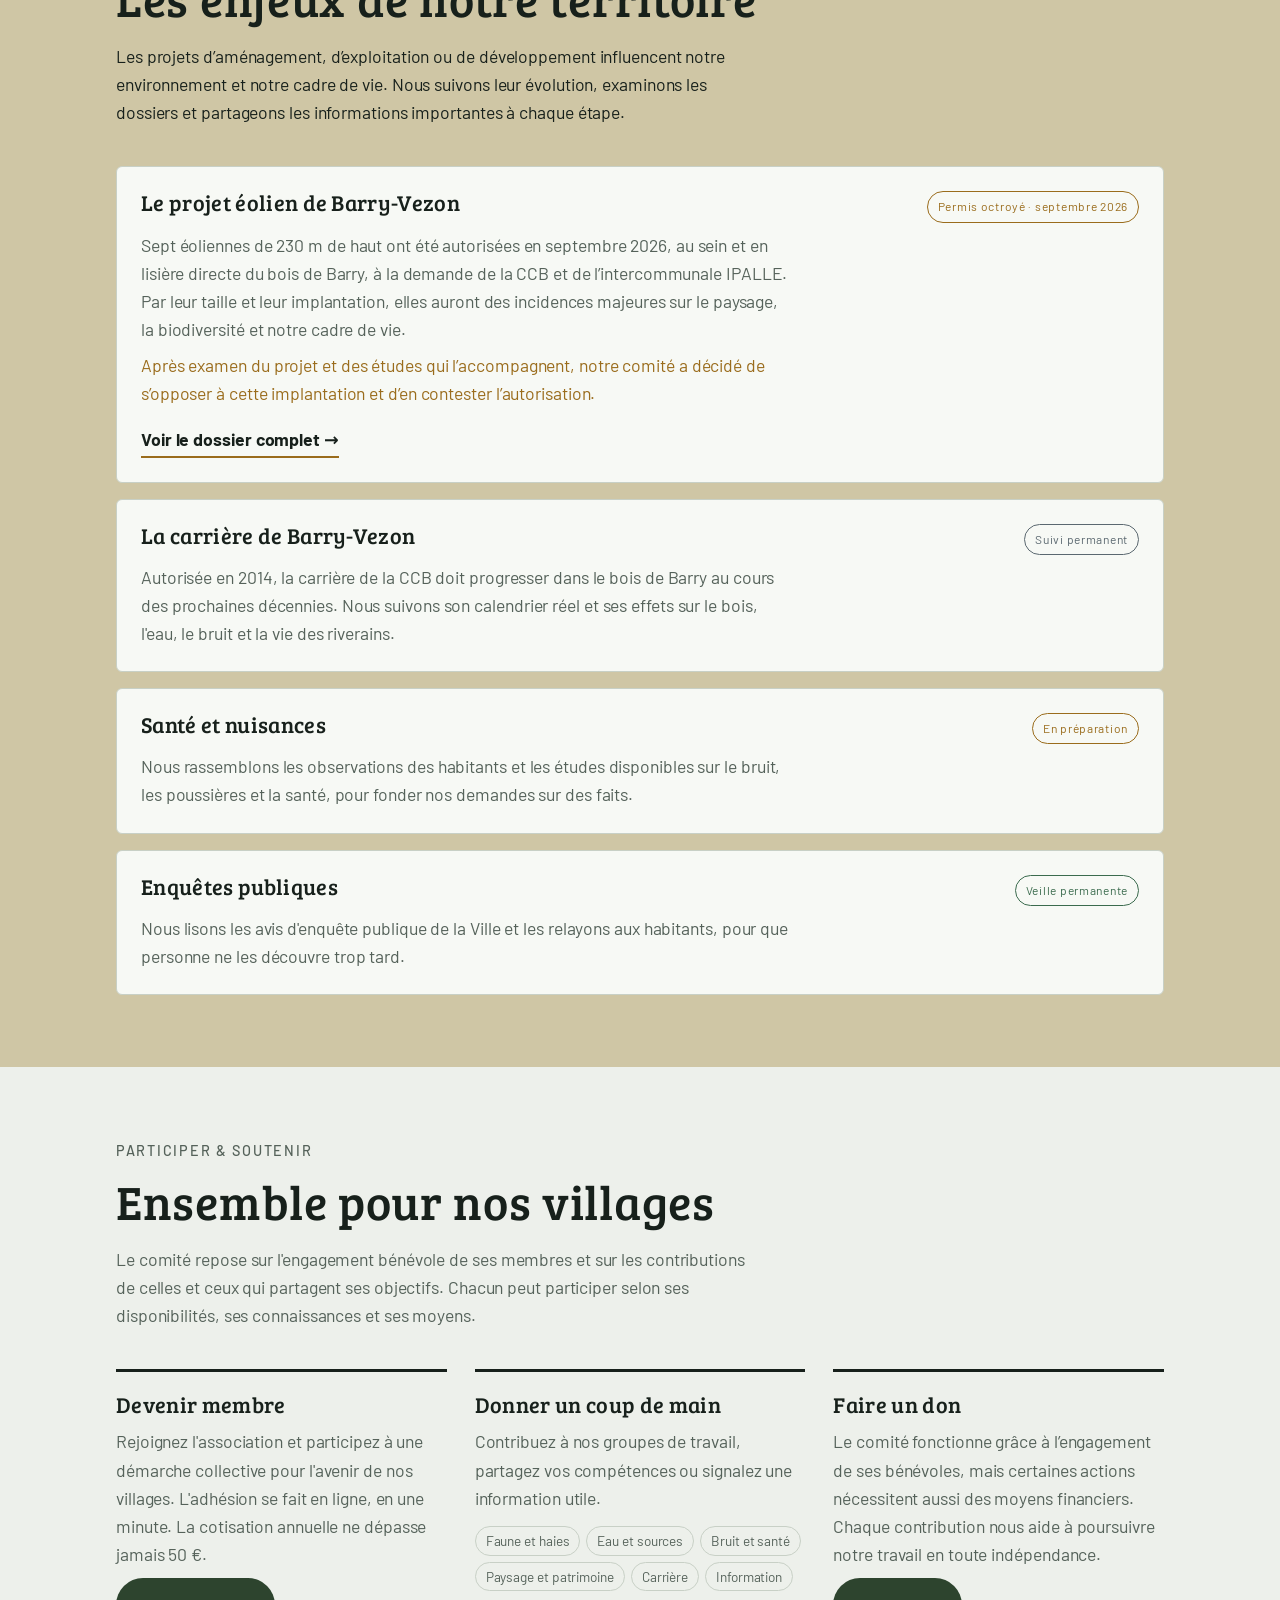
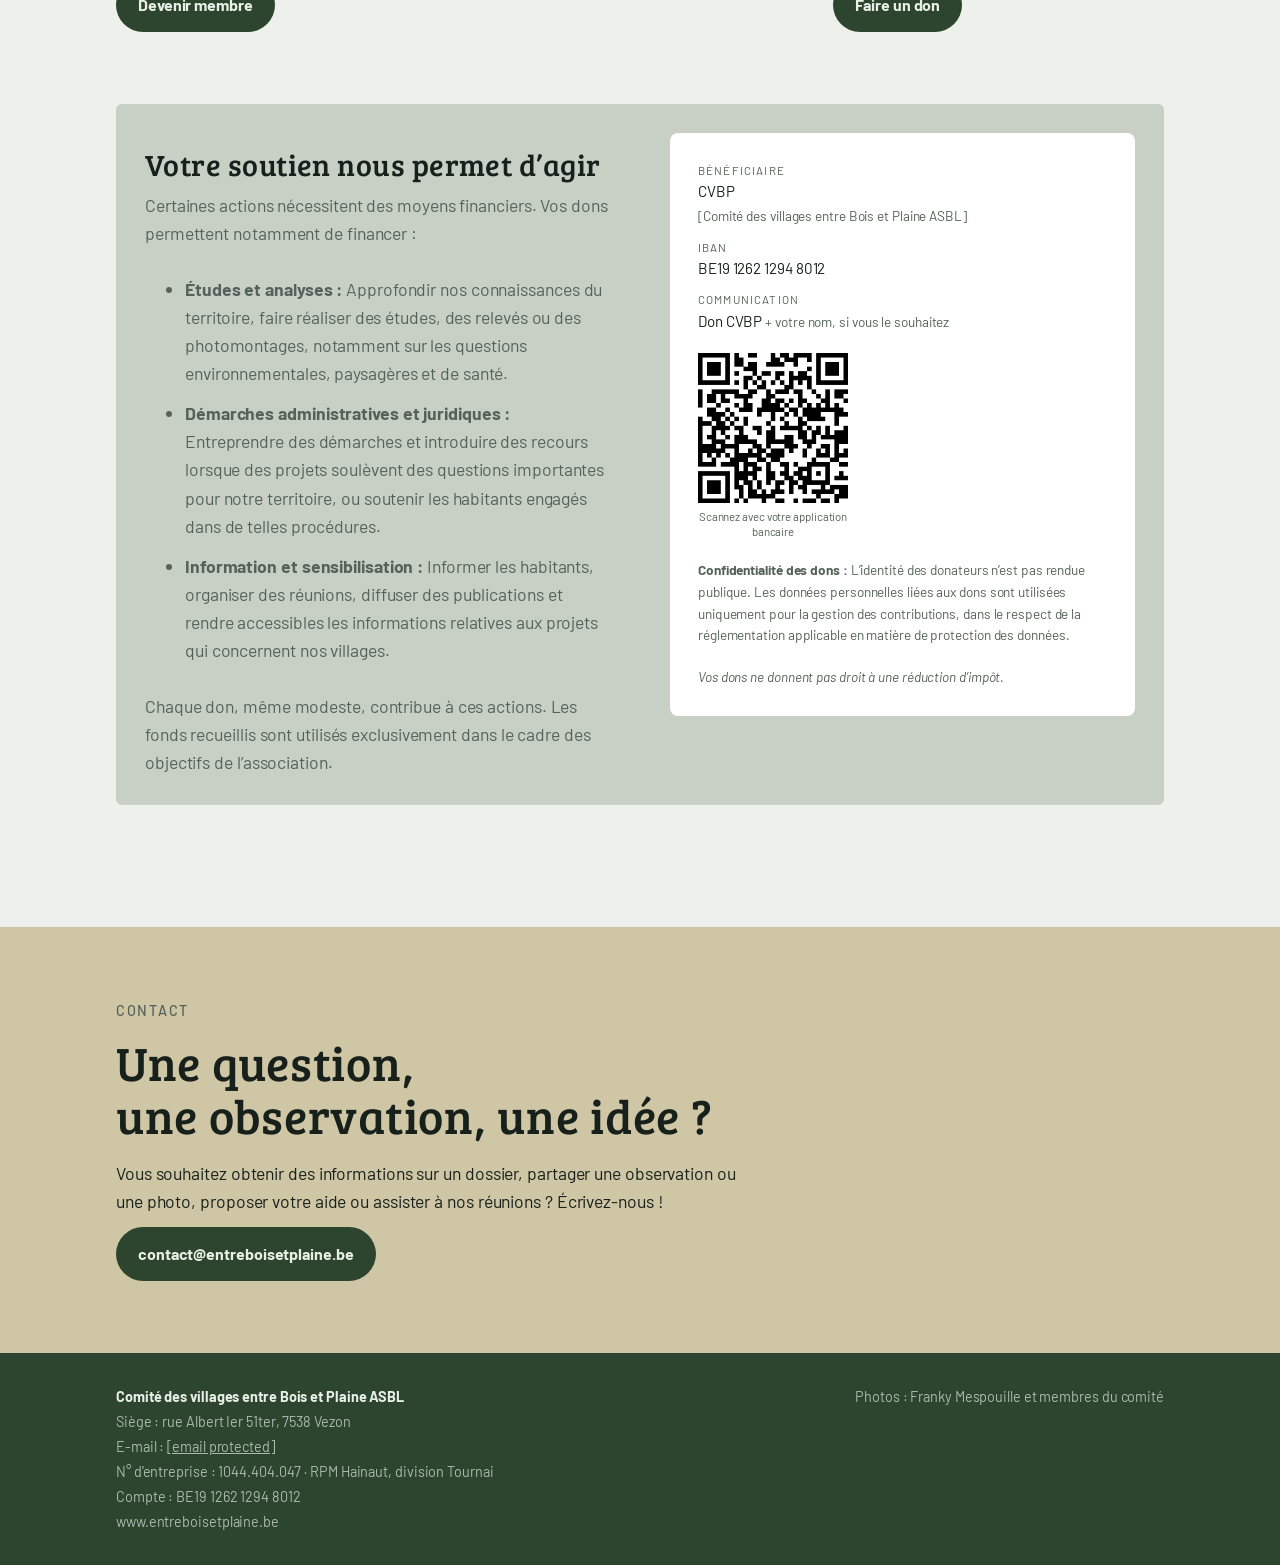
==== commit 29c9b9c5: "Add files via upload" ====
--- a/index.html
+++ b/index.html
@@ -459,37 +459,66 @@
     </div>
   </section>
 
-  <section id="soutenir" class="support">
-    <div class="wrap">
-      <div>
-        <h2 style="font-size:1.9em;padding-bottom:10px">Votre soutien nous permet d’agir</h2>
-        <p style="color:var(--muted)">Certaines actions nécessitent des moyens financiers. Vos dons permettent notamment de financer :</p>
-        <ul style="color:var(--muted)">
-          <li style="margin-bottom: 12px;"><strong>Études et analyses&nbsp;: </strong>Approfondir nos connaissances du territoire, faire réaliser des études, des relevés ou des photomontages, notamment sur les questions environnementales, paysagères et de santé.</li>
-          <li style="margin-bottom: 12px;"><strong>Démarches administratives et juridiques&nbsp;: </strong>Entreprendre des démarches et introduire des recours lorsque des projets soulèvent des questions importantes pour notre territoire, ou soutenir les habitants engagés dans de telles procédures.</li>
-          <li><strong>Information et sensibilisation&nbsp;: </strong> Informer les habitants, organiser des réunions, diffuser des publications et rendre accessibles les informations relatives aux projets qui concernent nos villages.</li>
-        </ul>
-        <p style="color:var(--muted)">Chaque don, même modeste, contribue à ces actions. Les fonds recueillis sont utilisés exclusivement dans le cadre des objectifs de l’association.</p>
-      </div>
-
-      <div class="pay" style="background: #FFFFFF">
-        <div class="bank">
-          <dl style="grid-column: 1 / -1;">
-            <div><dt>Bénéficiaire</dt>
-              <dd>CVBP <br/>
-              <span class="opt">[Comité des villages entre Bois et Plaine ASBL]</span>
-            </dd></div>
-            <div><dt>IBAN</dt><dd>BE19&nbsp;1262&nbsp;1294&nbsp;8012</dd></div>
-            <div><dt>Communication</dt><dd>Don CVBP <span class="opt">+ votre nom, si vous le souhaitez</span></dd></div>
-          </dl>
-          
-        </div>
-        <figure class="qr-don"><img src="img/qr-don.png" alt="Code QR de virement vers le compte BE19 1262 1294 8012, communication « Don CVBP »" width="530" height="530"><figcaption>Scannez avec votre application bancaire</figcaption></figure>
-        <p class="note"><strong>Confidentialité des dons&nbsp;:</strong> L’identité des donateurs n’est pas rendue publique. Les données personnelles liées aux dons sont utilisées uniquement pour la gestion des contributions, dans le respect de la réglementation applicable en matière de protection des données.</p>
-        <p class="note"><i>Vos dons ne donnent pas droit à une réduction d’impôt.</i></p>
-      </div>
-    </div>
-  </section>
+    <section id="soutenir">
+      <div class="wrap">
+
+        <div class="split" style="margin-bottom:50px;">
+          <div>
+            <h3>Votre soutien nous permet d’agir</h3>
+            <p style="color:var(--muted)">Certaines actions nécessitent des moyens financiers. Vos dons permettent
+              notamment de financer :</p>
+            <ul style="color:var(--muted)">
+              <li style="margin-bottom: 12px;"><strong>Études et analyses&nbsp;: </strong>Approfondir nos connaissances
+                du territoire, faire réaliser des études, des relevés ou des photomontages, notamment sur les questions
+                environnementales, paysagères et de santé.</li>
+              <li style="margin-bottom: 12px;"><strong>Démarches administratives et juridiques&nbsp;:
+                </strong>Entreprendre des démarches et introduire des recours lorsque des projets soulèvent des
+                questions importantes pour notre territoire, ou soutenir les habitants engagés dans de telles
+                procédures.</li>
+              <li><strong>Information et sensibilisation&nbsp;: </strong> Informer les habitants, organiser des
+                réunions, diffuser des publications et rendre accessibles les informations relatives aux projets qui
+                concernent nos villages.</li>
+            </ul>
+            <p style="color:var(--muted)">Chaque don, même modeste, contribue à ces actions. Les fonds recueillis sont
+              utilisés exclusivement dans le cadre des objectifs de l’association.</p>
+          </div>
+
+          <div>
+            <div class="pay" style="background: #FFFFFF">
+              <div class="bank">
+                <dl style="grid-column: 1 / -1;">
+                  <div>
+                    <dt>Bénéficiaire</dt>
+                    <dd>CVBP <br />
+                      <span class="opt">[Comité des villages entre Bois et Plaine ASBL]</span>
+                    </dd>
+                  </div>
+                  <div>
+                    <dt>IBAN</dt>
+                    <dd>BE19&nbsp;1262&nbsp;1294&nbsp;8012</dd>
+                  </div>
+                  <div>
+                    <dt>Communication</dt>
+                    <dd>Don CVBP <span class="opt">+ votre nom, si vous le souhaitez</span></dd>
+                  </div>
+                </dl>
+
+              </div>
+              <figure class="qr-don"><img src="img/qr-don-CKX.png"
+                  alt="Code QR de virement vers le compte BE19 1262 1294 8012, communication « Don CVBP »" width="530"
+                  height="530">
+                <figcaption>Scannez avec votre application bancaire</figcaption>
+              </figure>
+              <p class="note"><strong>Confidentialité des dons&nbsp;:</strong> L’identité des donateurs n’est pas rendue
+                publique. Les données personnelles liées aux dons sont utilisées uniquement pour la gestion des
+                contributions, dans le respect de la réglementation applicable en matière de protection des données.</p>
+              <p class="note"><i>Vos dons ne donnent pas droit à une réduction d’impôt.</i></p>
+            </div>
+          </div>
+
+        </div>
+      </div>
+    </section>
 
   <section id="contact">
     <div class="wrap">
@@ -505,8 +534,8 @@
           </p>
 
           <p>
-            <a class="btn btn-dark" href="/cdn-cgi/l/email-protection#7a1915140e1b190e3a1f140e081f181513091f0e0a161b13141f54181f">
-              <span class="__cf_email__" data-cfemail="8cefe3e2f8edeff8cce9e2f8fee9eee3e5ffe9f8fce0ede5e2e9a2eee9">[email&#160;protected]</span>
+            <a class="btn btn-dark" href="mailto:contact@entreboisetplaine.be">
+              contact@entreboisetplaine.be
             </a>
           </p>
         </div>
--- a/site.css
+++ b/site.css
@@ -122,7 +122,8 @@
 #territoire{background:var(--bg);color:var(--muted)}
 #dossiers{background:var(--field);color:var(--ink)}
 #rejoindre{background:var(--bg);color:var(--muted)}
-#contact{background:var(--surface);color:var(--ink)}
+#soutenir{padding-top:0}
+#contact{background:var(--field);color:var(--ink)}
 
 
 .head{display:grid;gap:12px;max-width:65ch;margin-bottom:40px}
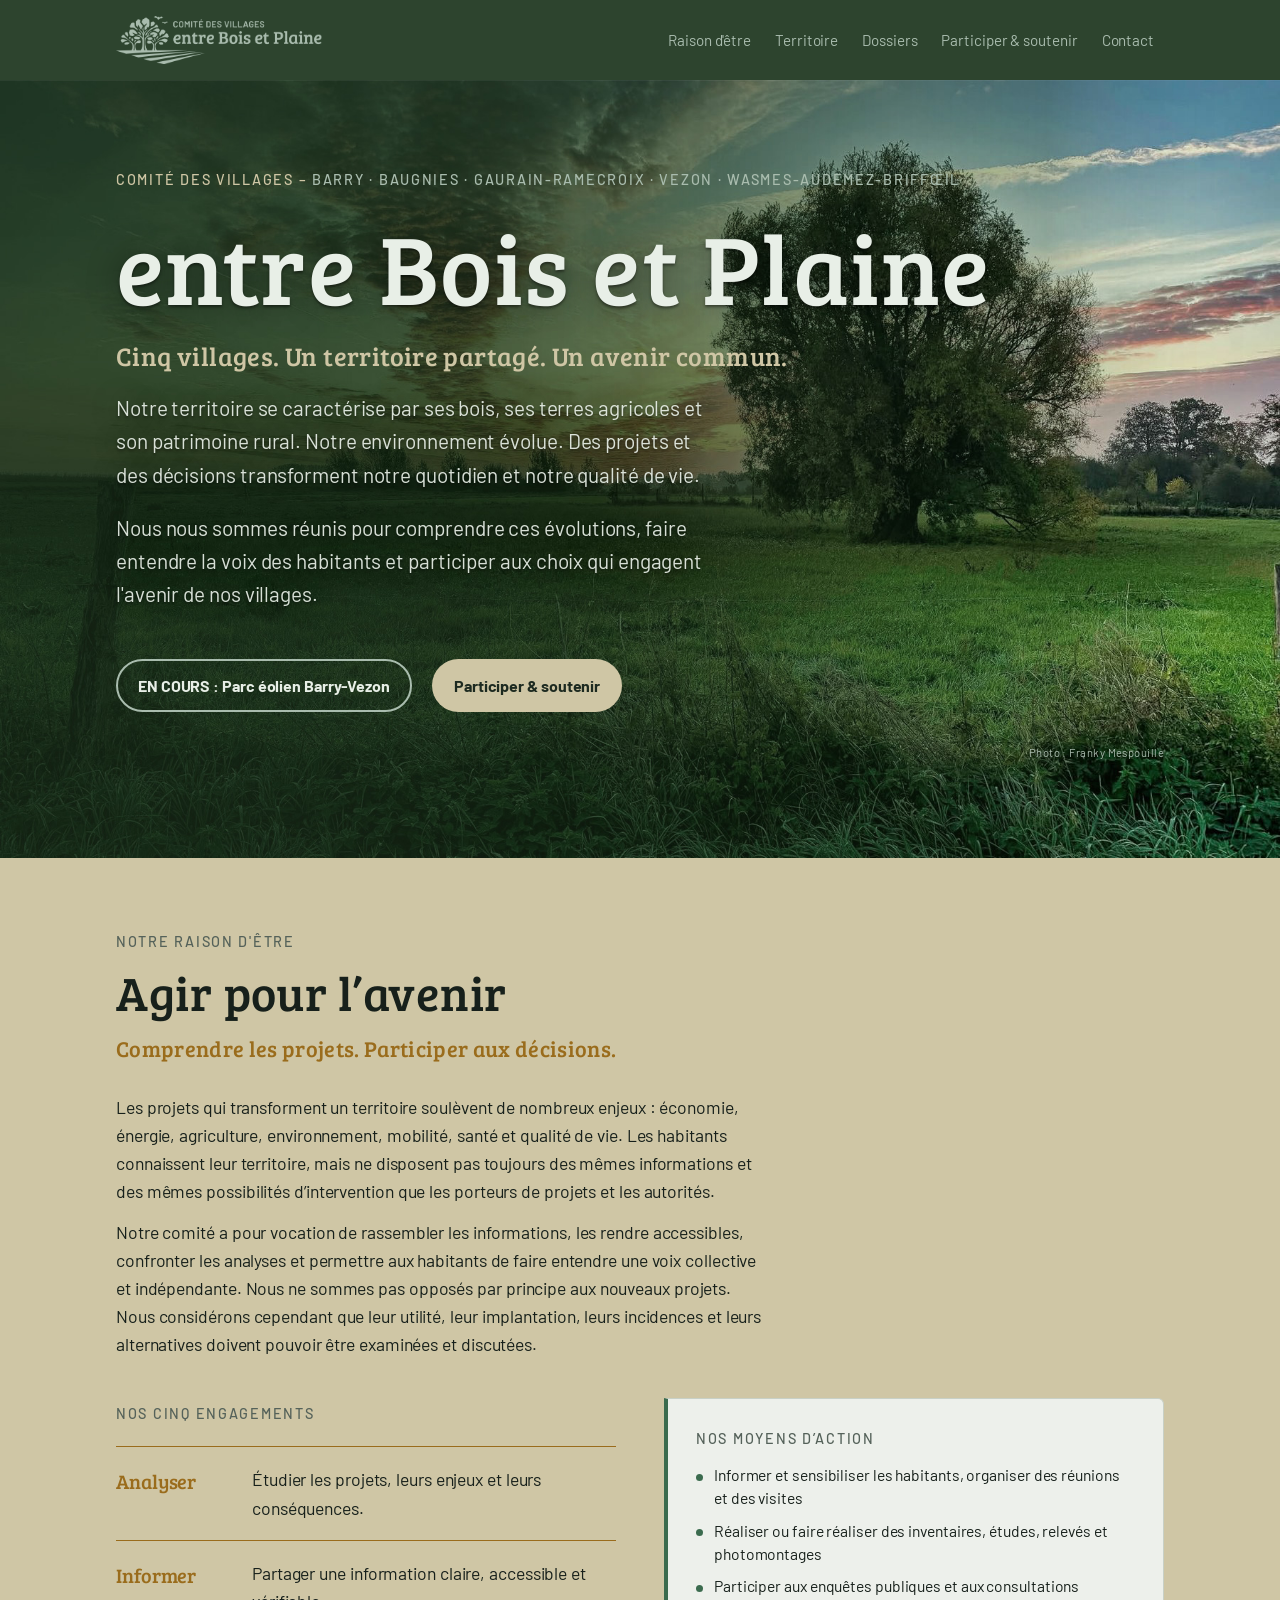
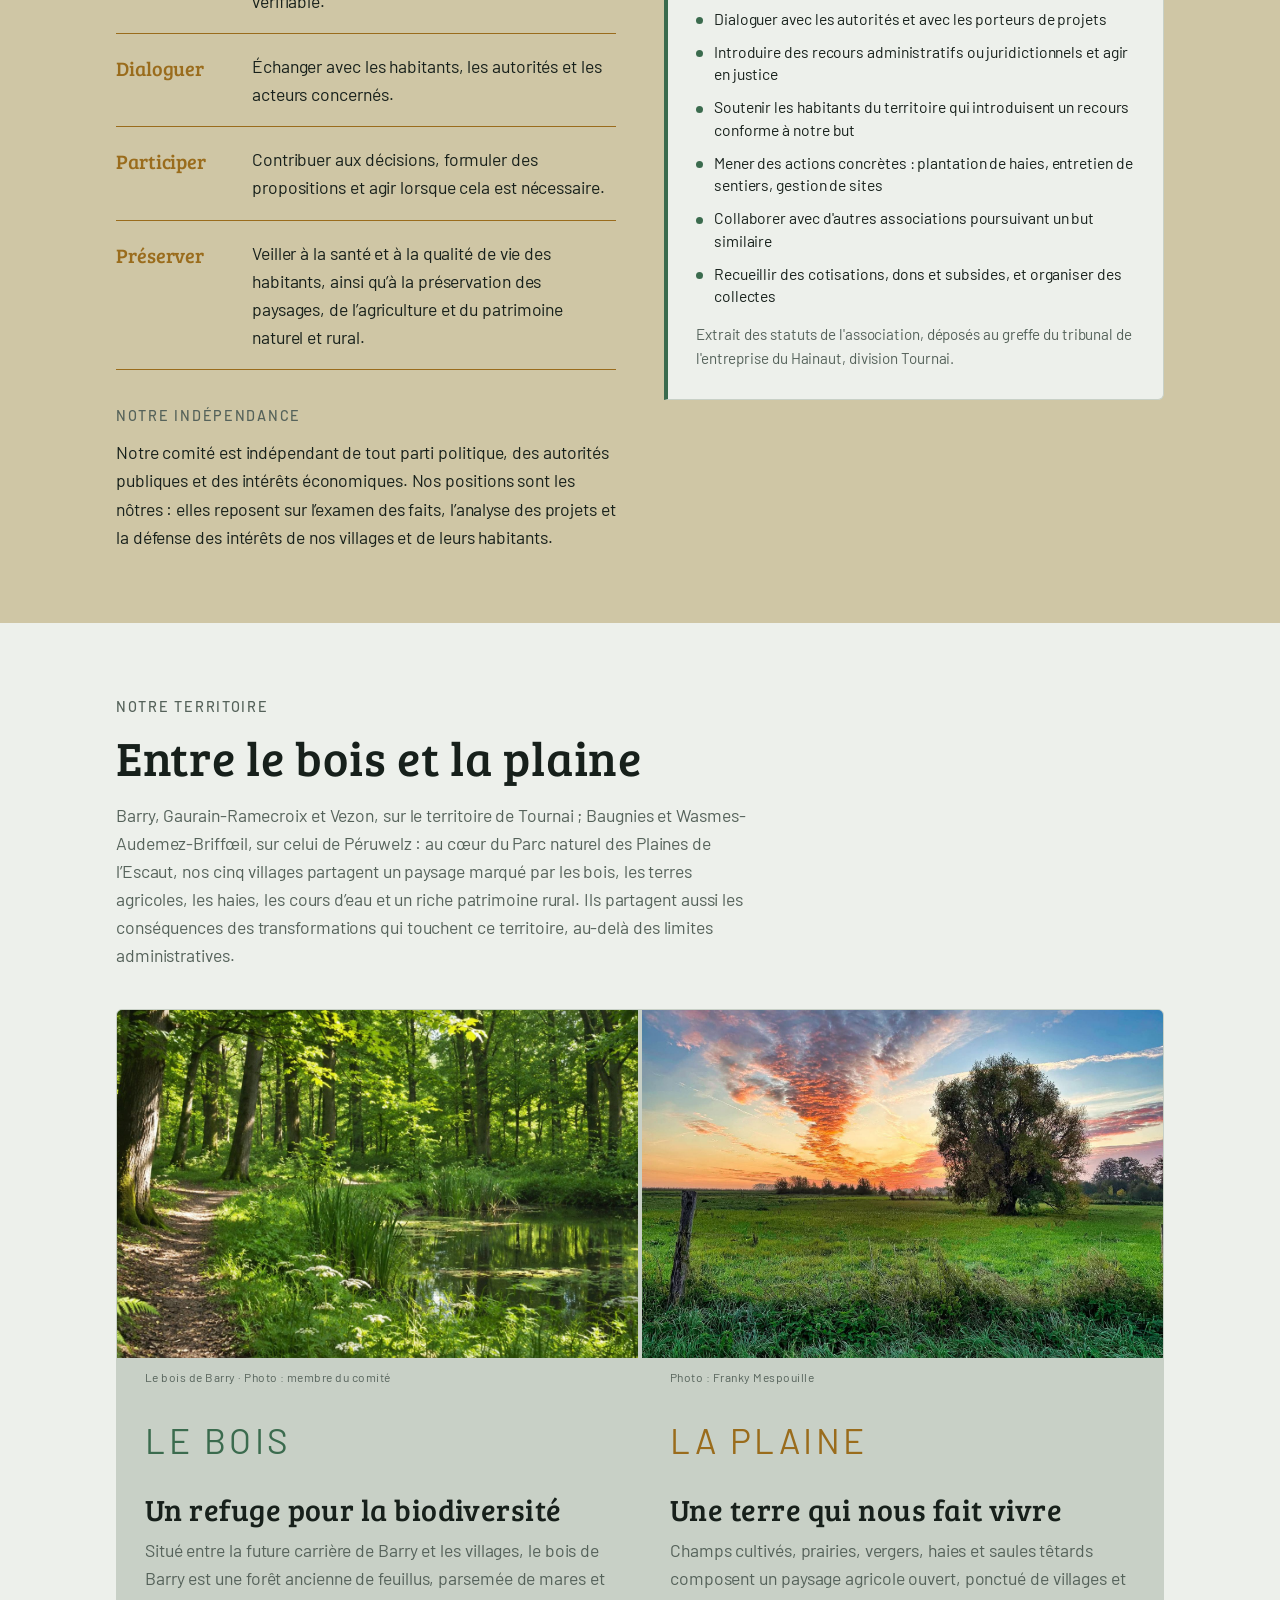
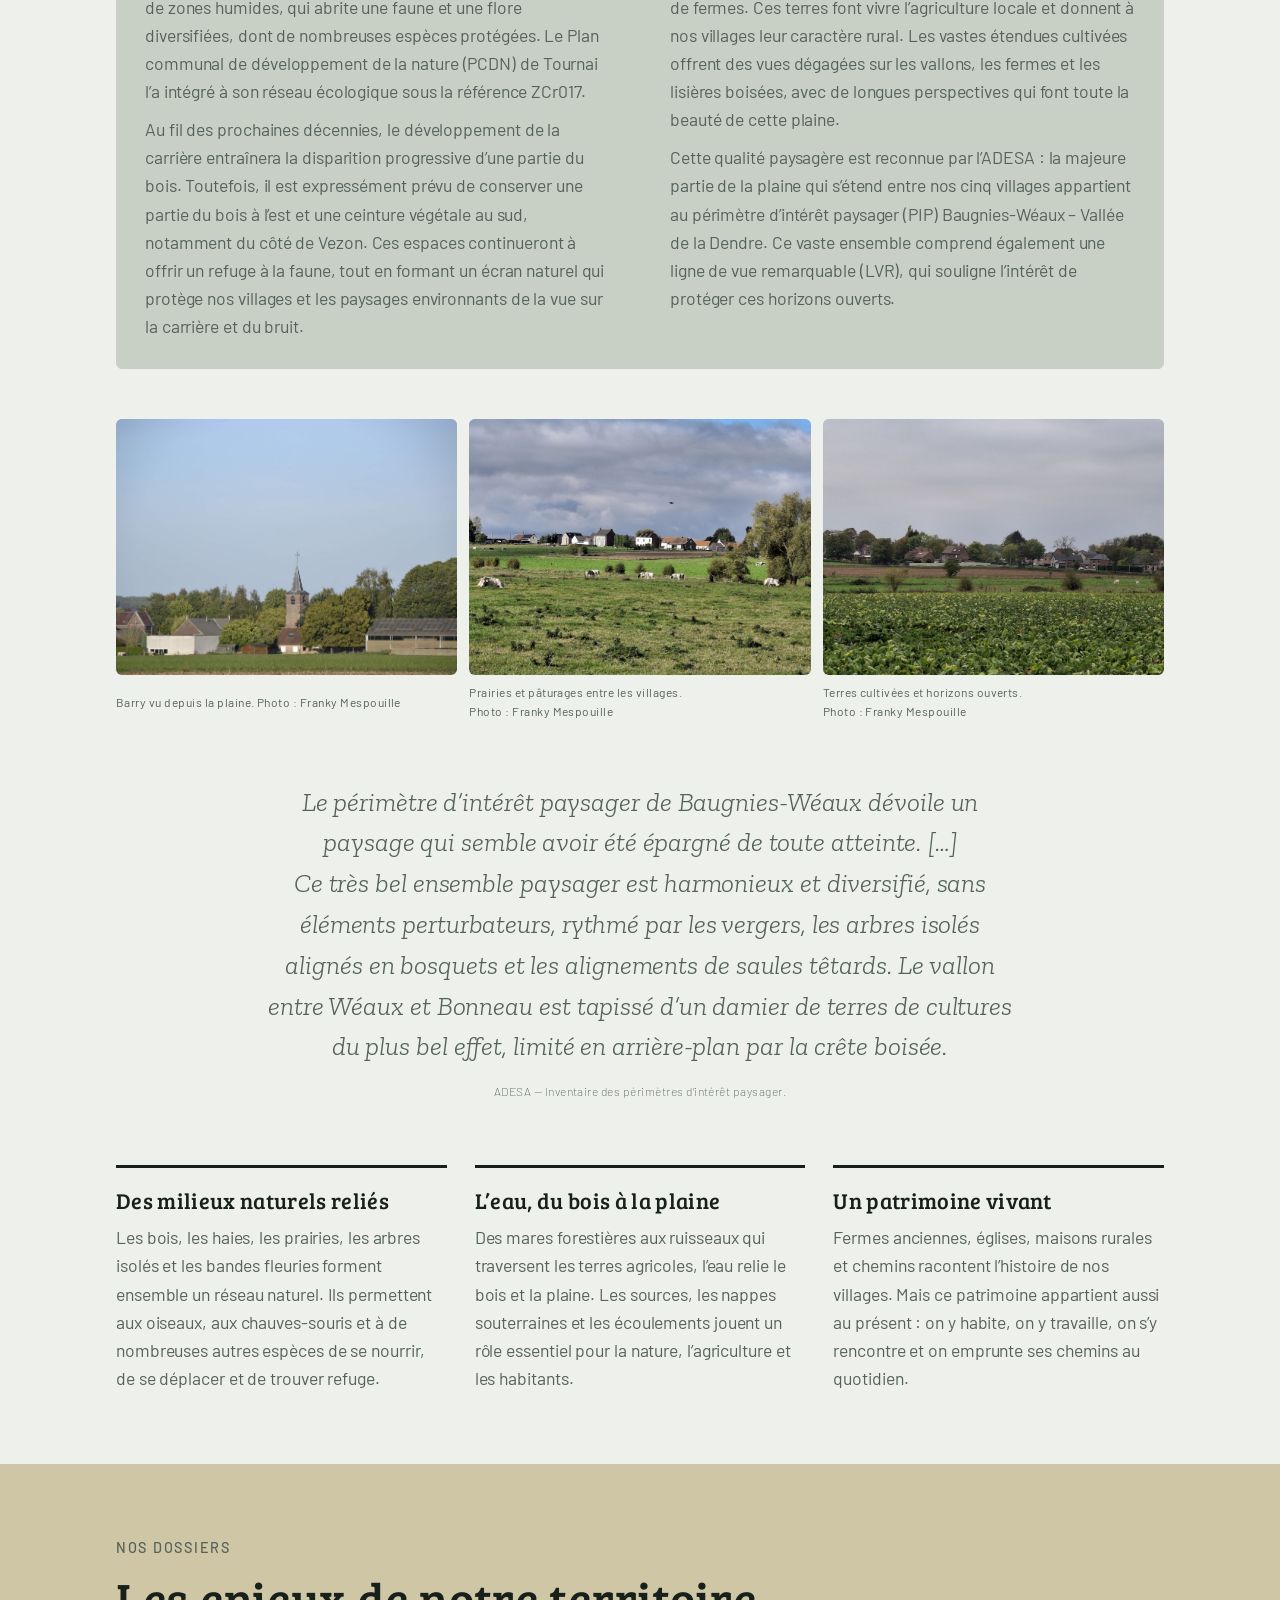
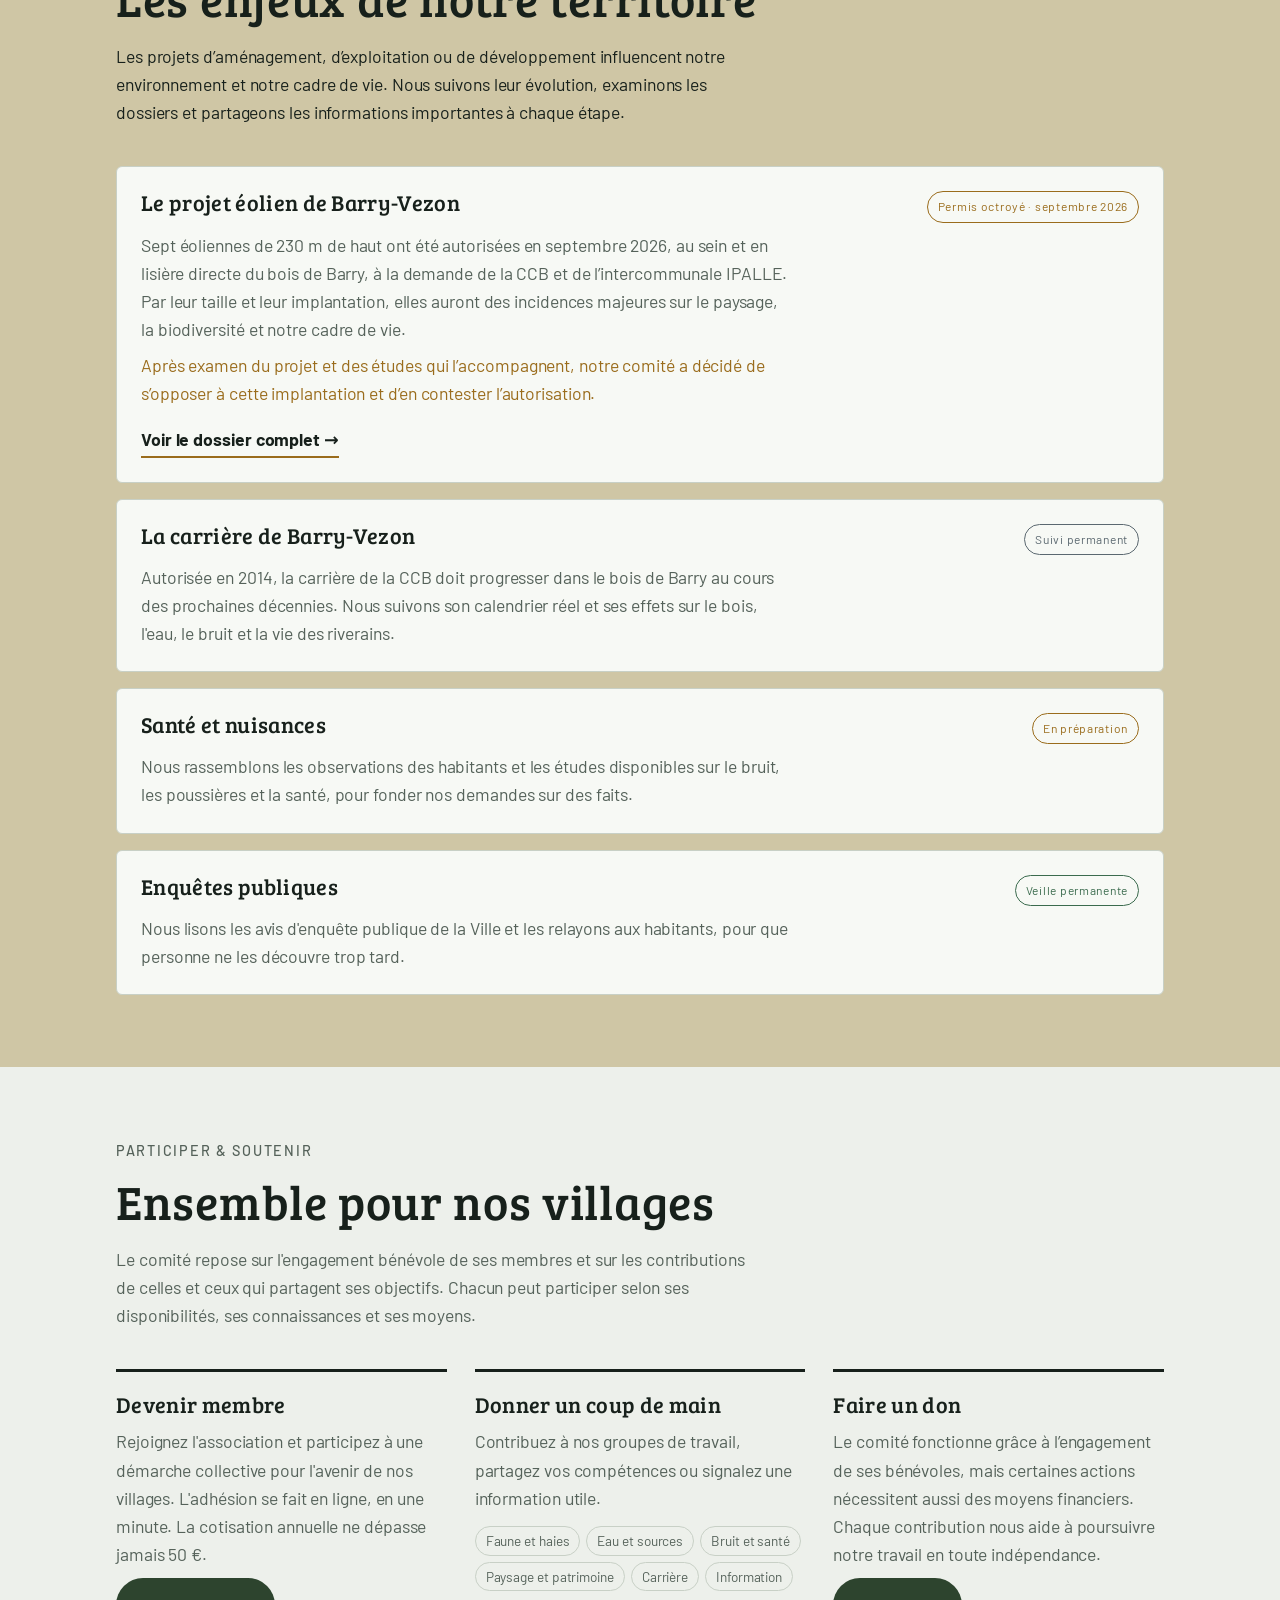
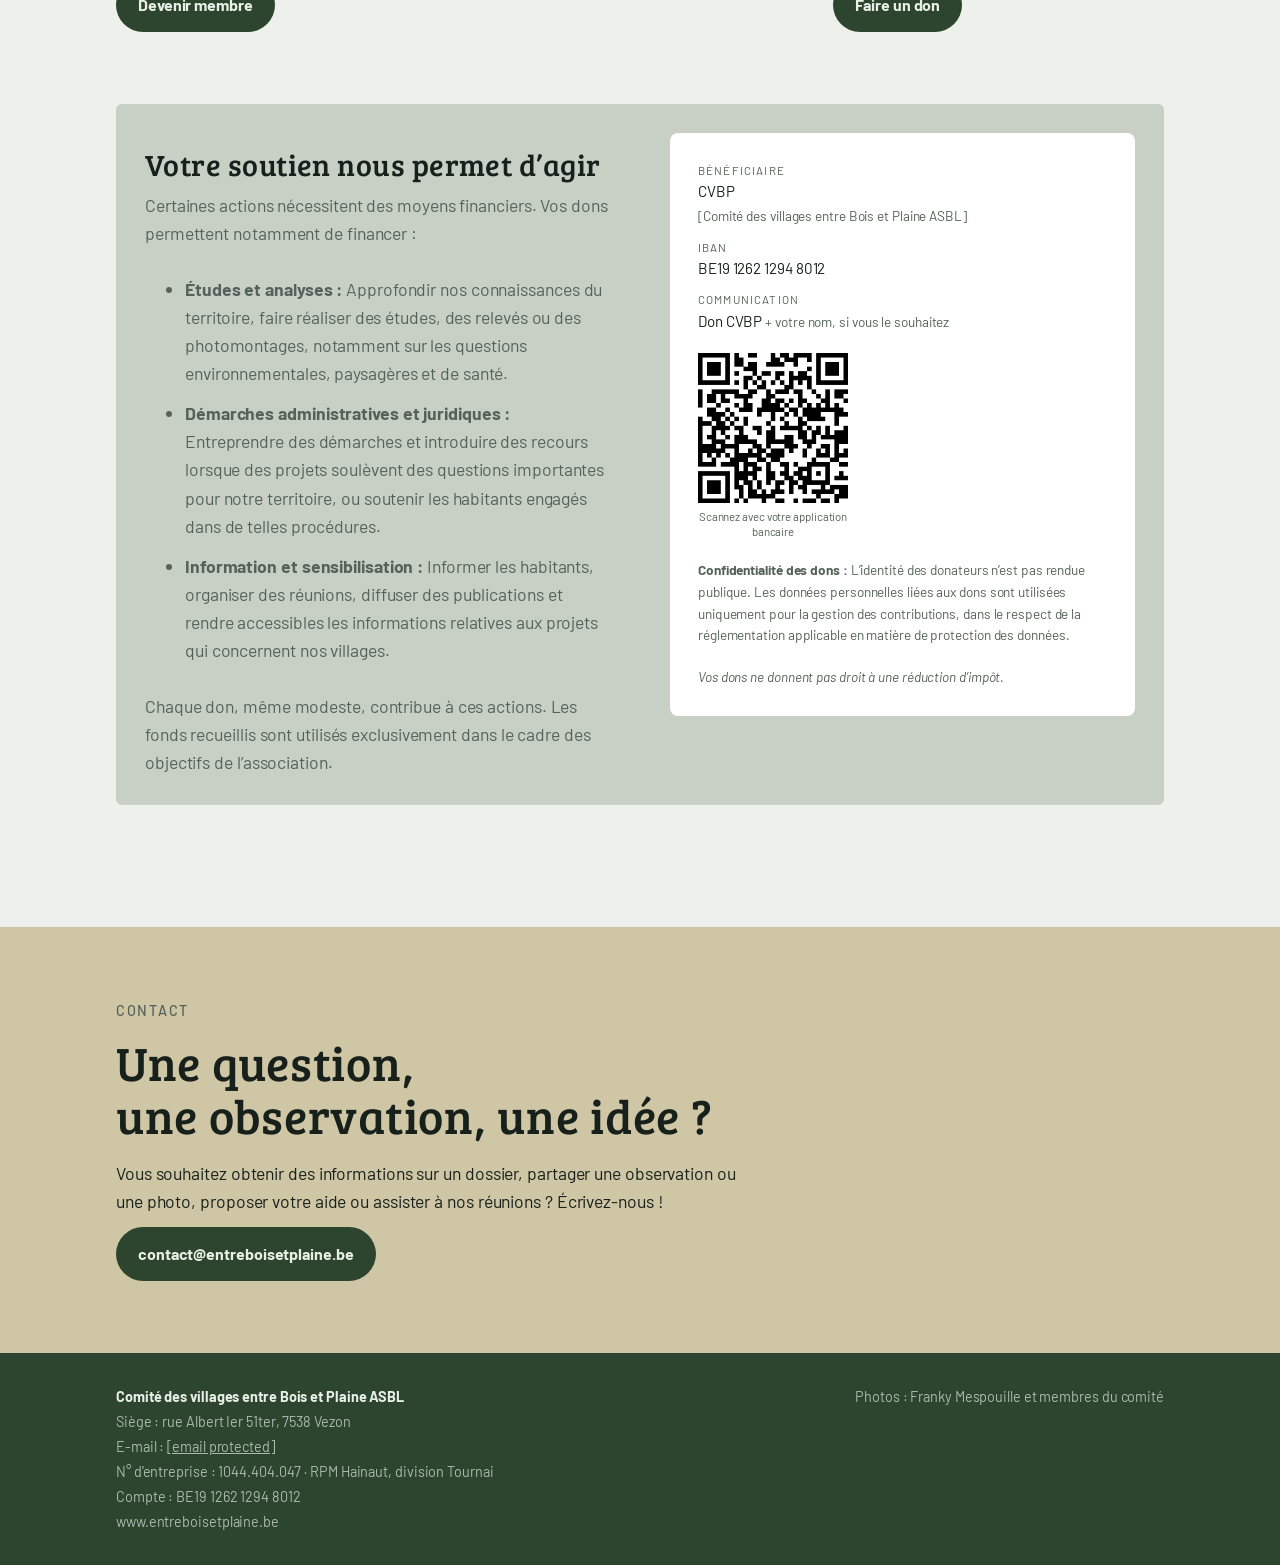
==== commit f520c222: "Add files via upload" ====
--- a/index.html
+++ b/index.html
@@ -210,8 +210,8 @@
       <div class="split" style="margin-bottom:50px;">
         <div>
           <div class="split-img" style="margin-bottom:0;">
-            <img src="img/bois-barry.jpg"
-                 alt="Grands feuillus du bois de Barry en automne, vus depuis le sous-bois"
+            <img src="img/bois-CKX.jpg"
+                 alt="Illustration du bois de Barry : forêt de feuillus traversée par un sentier, avec une mare naturelle entourée d’une végétation dense."
                  width="1500" height="1000" loading="lazy">
           </div>
 
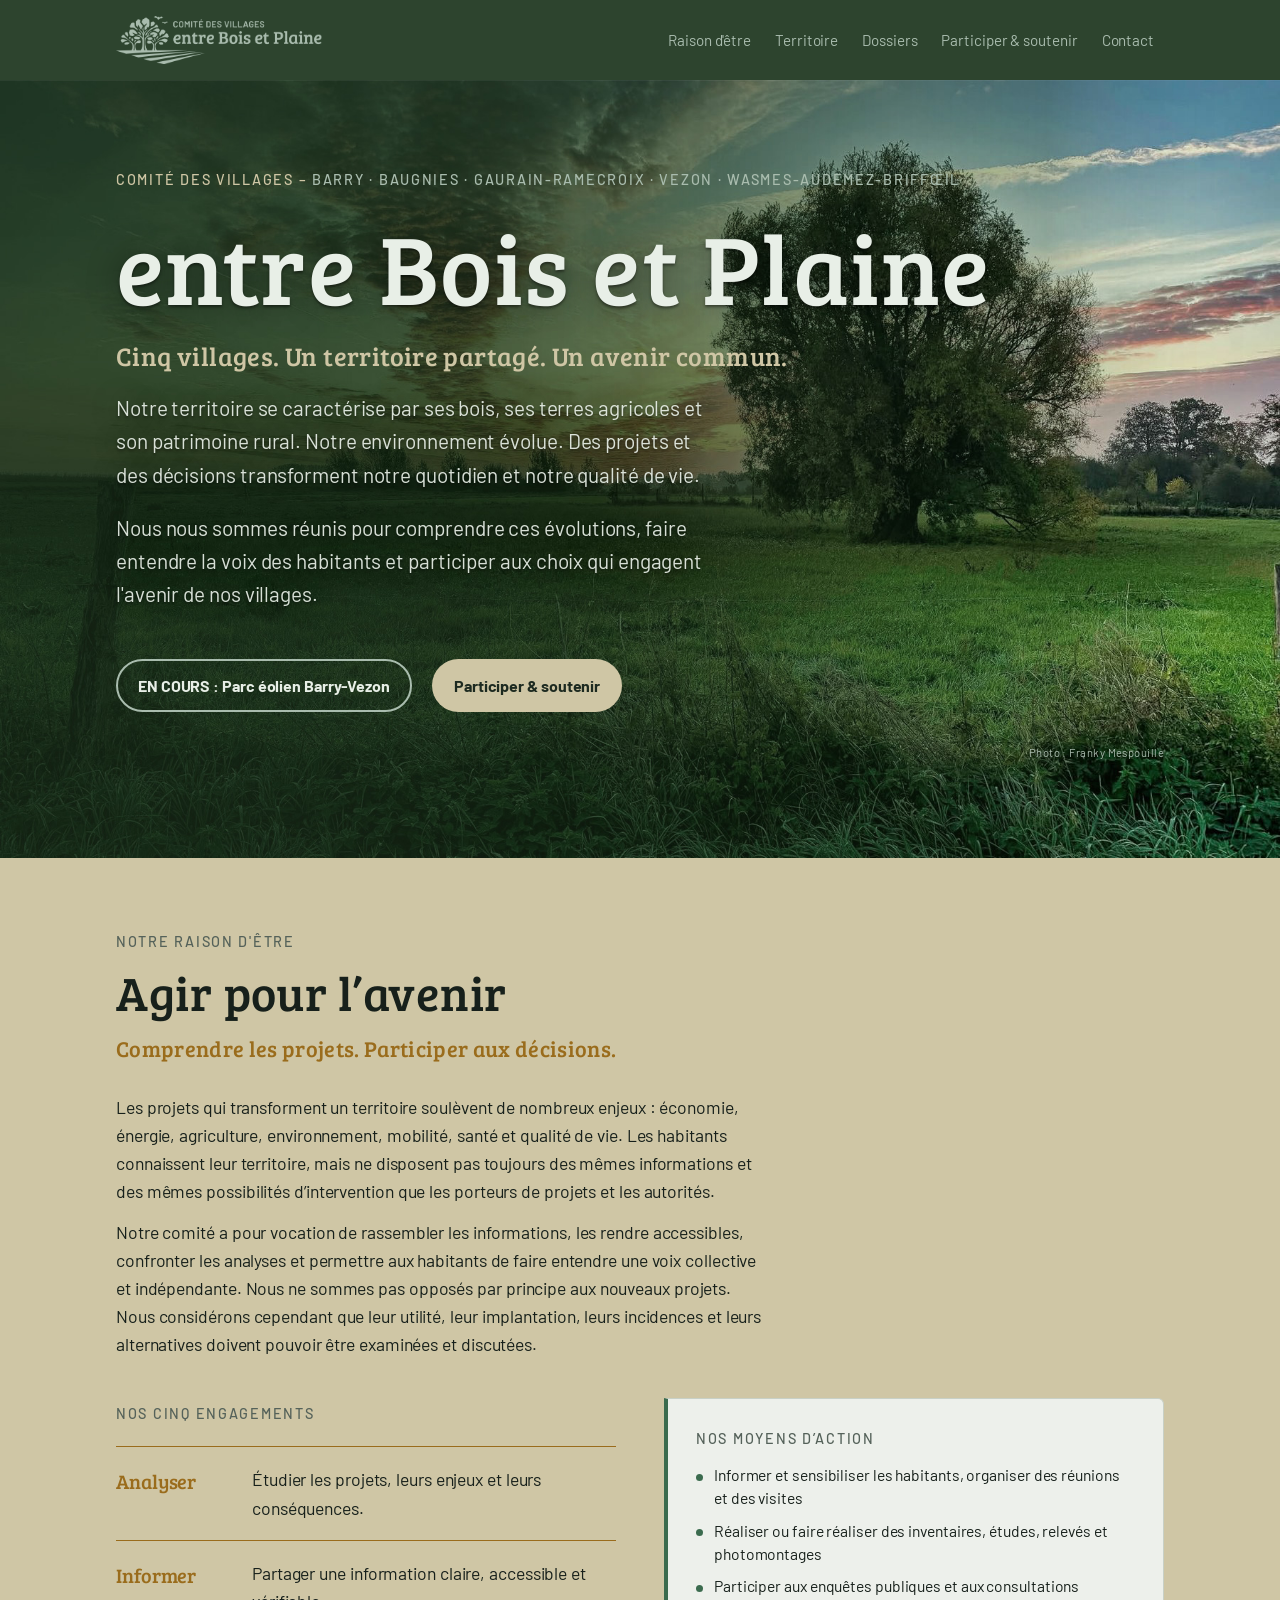
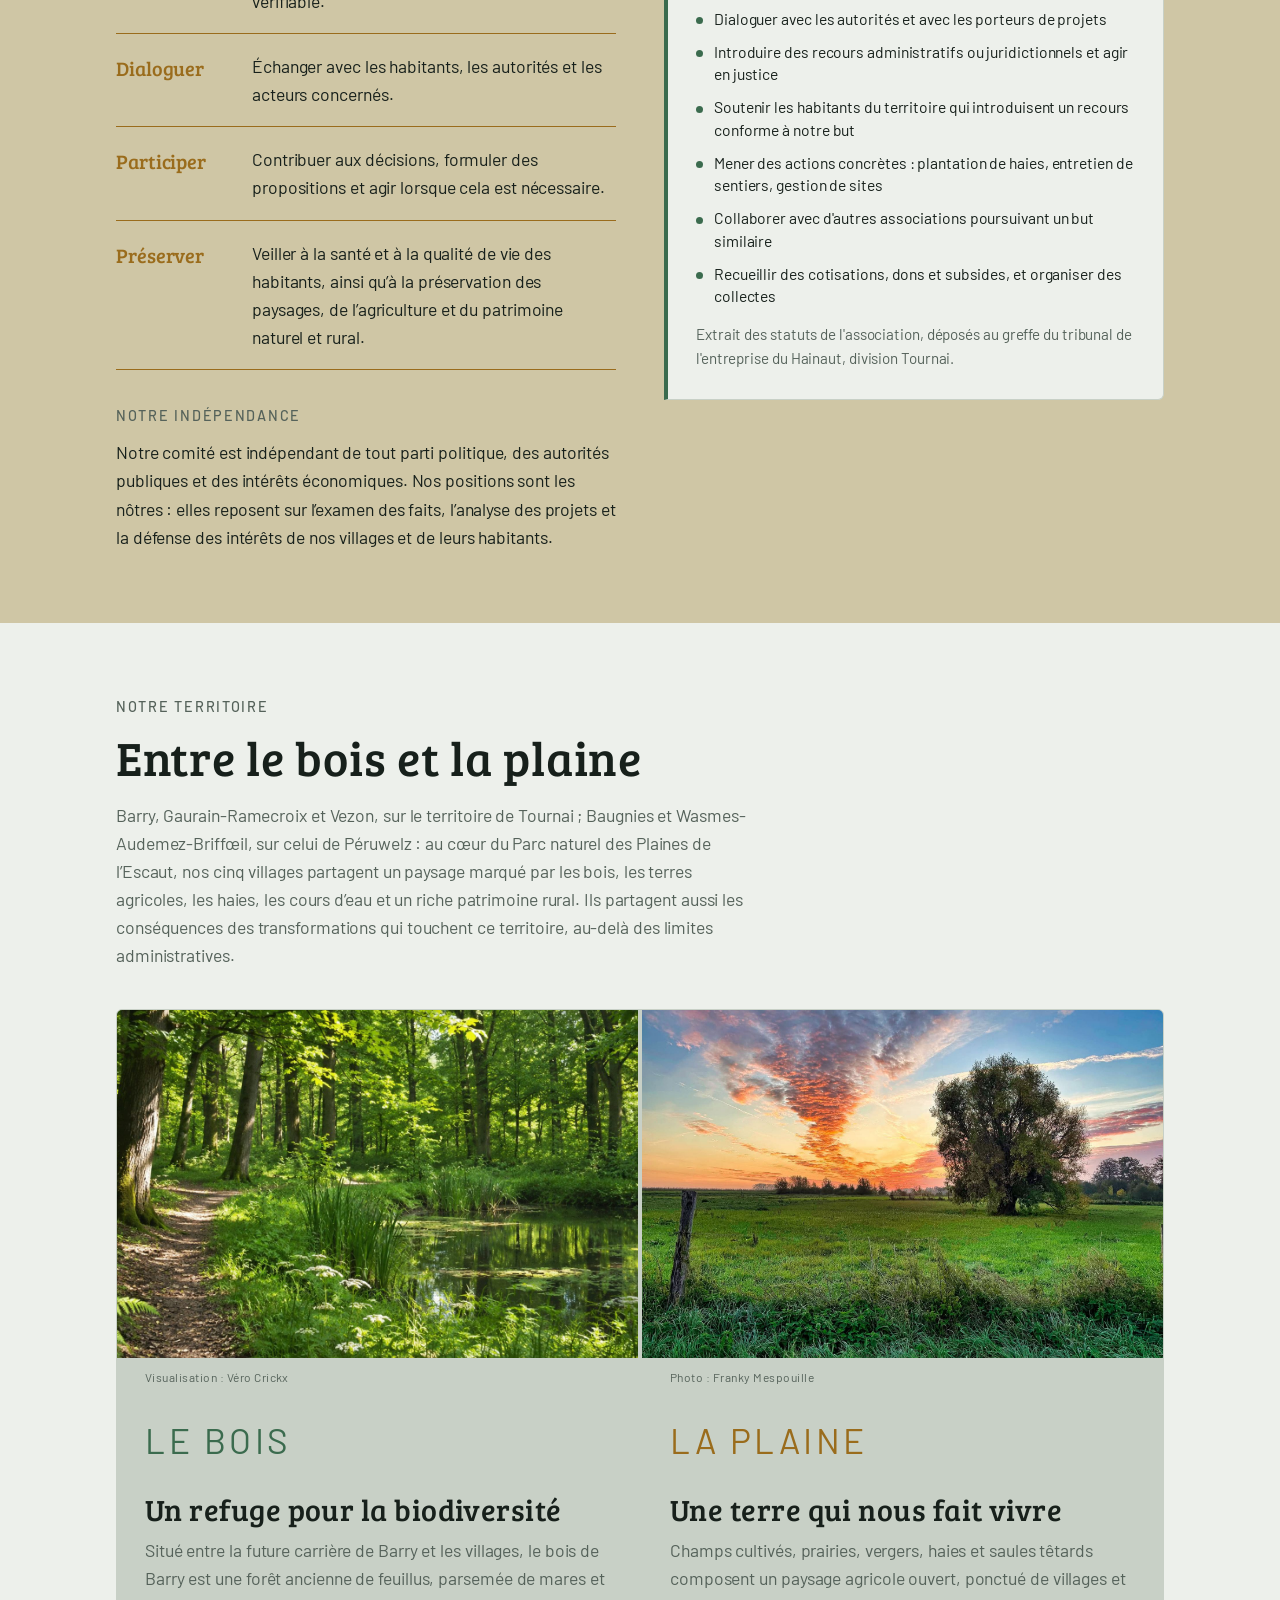
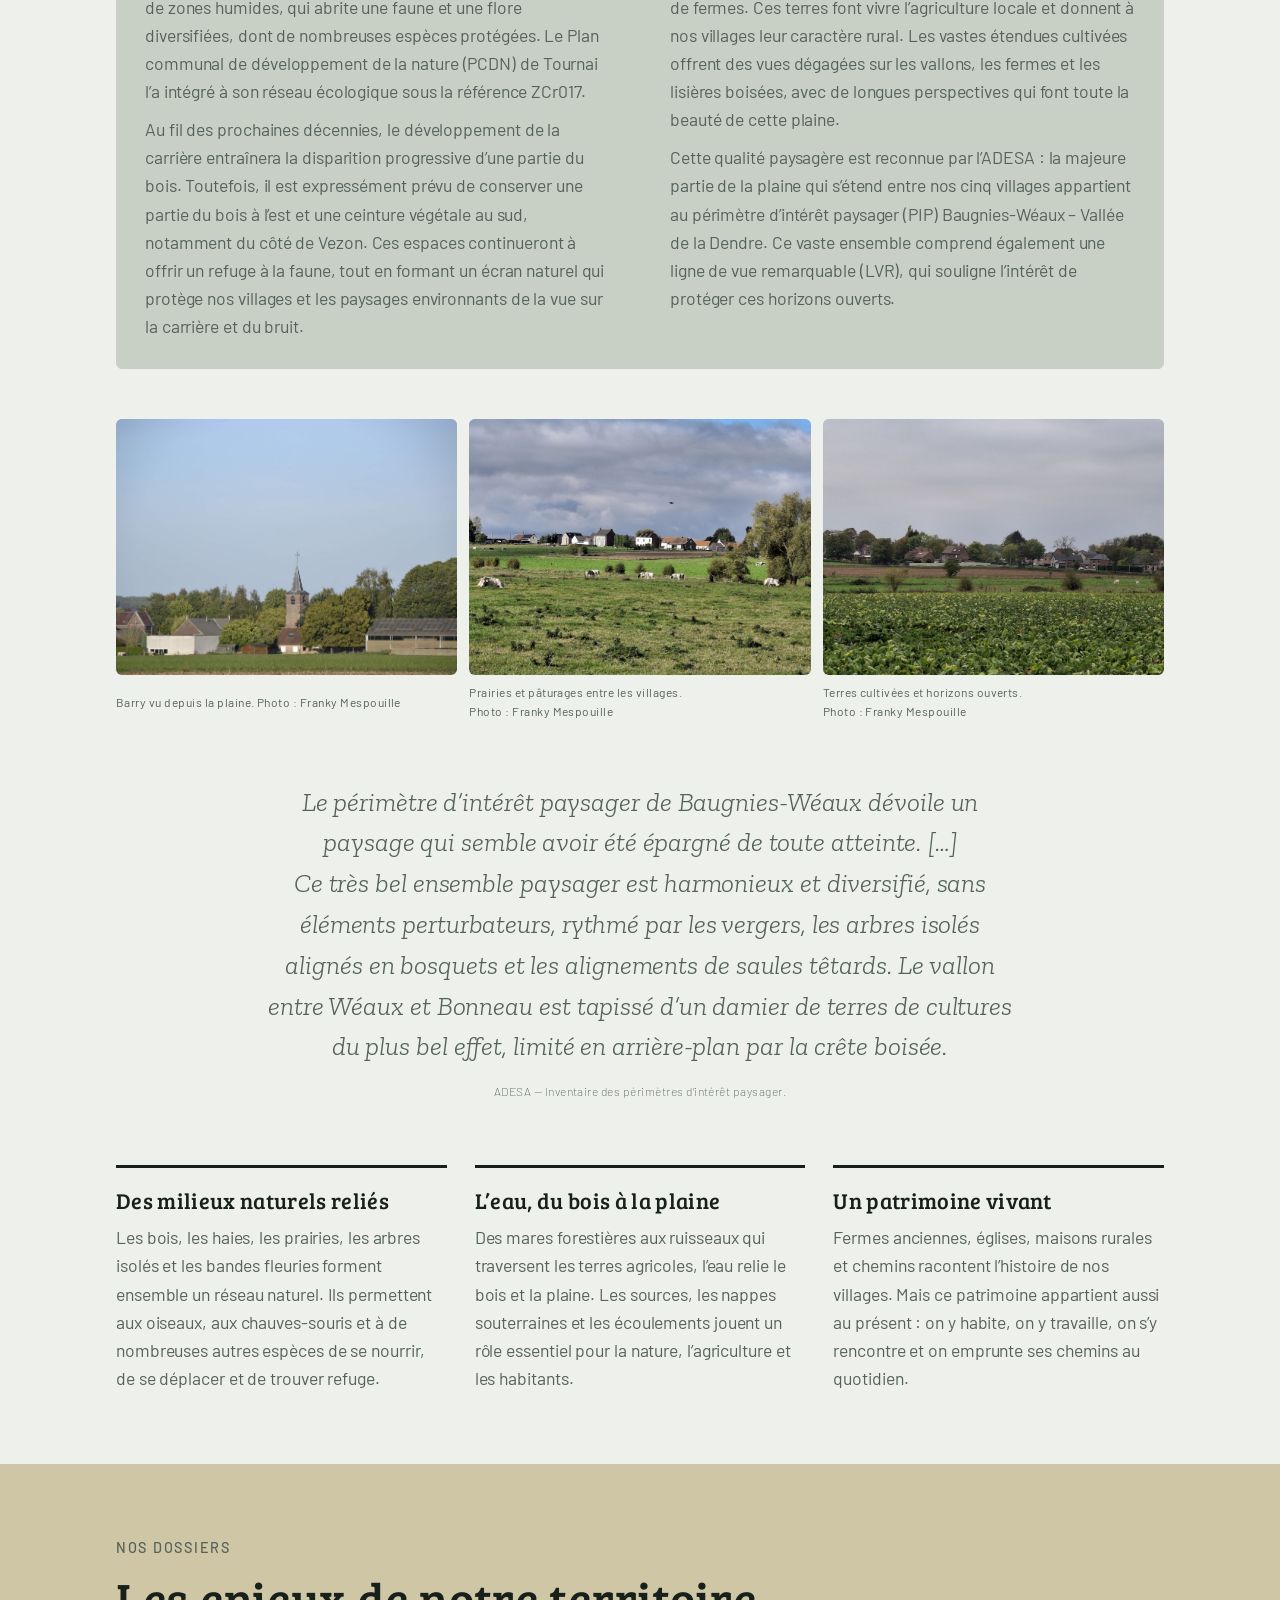
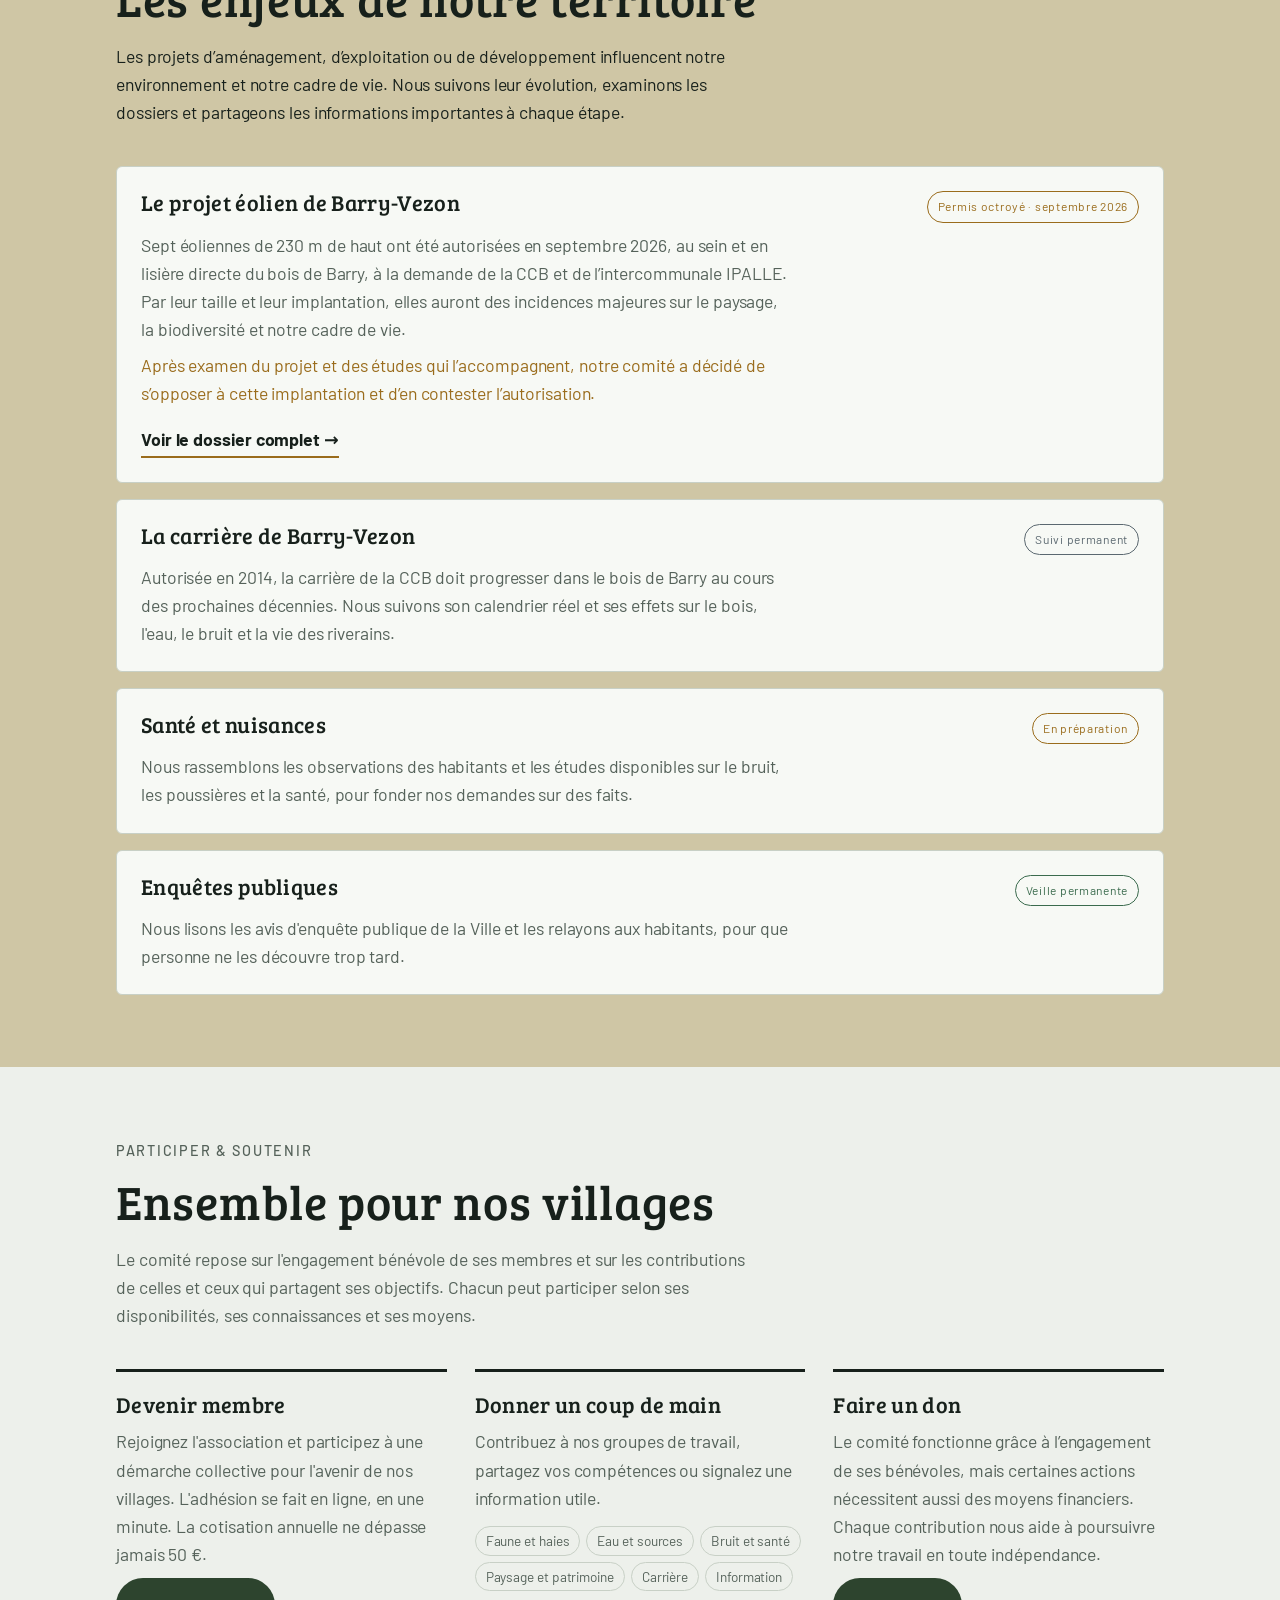
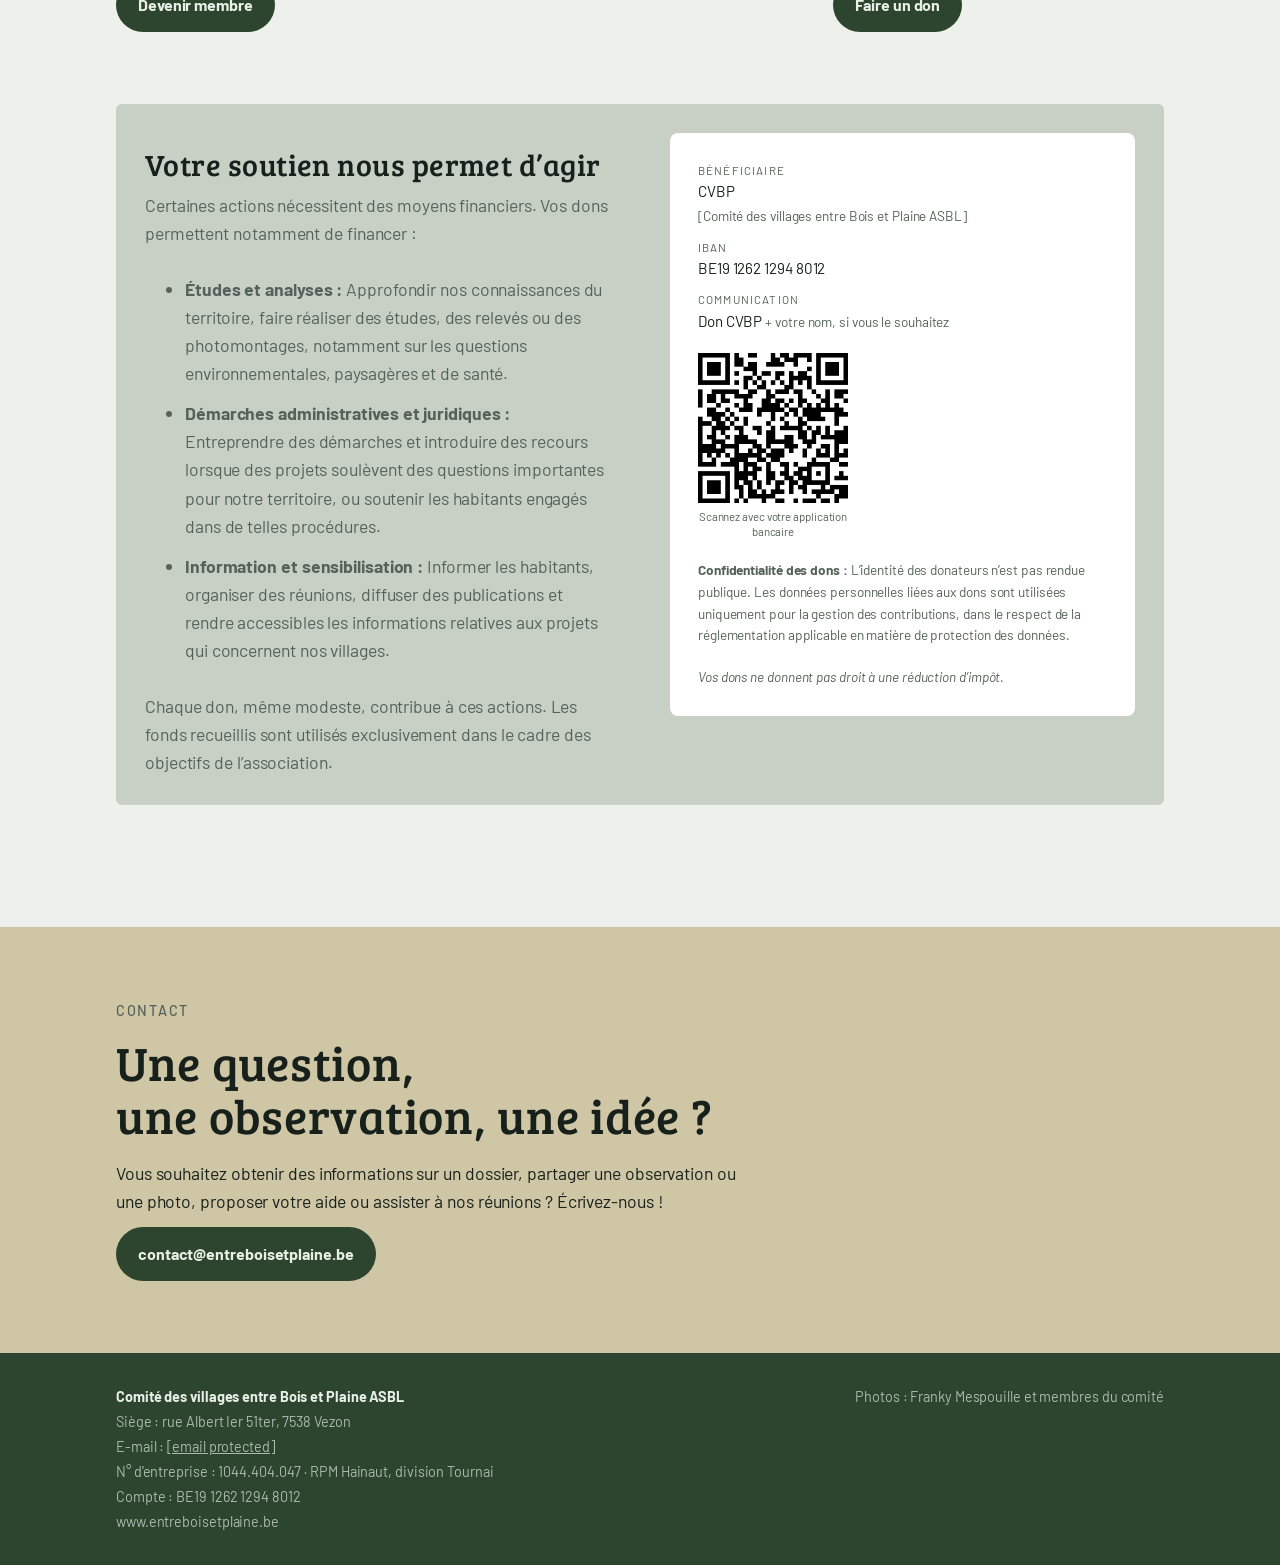
==== commit 5745a5a4: "Add files via upload" ====
--- a/index.html
+++ b/index.html
@@ -215,7 +215,7 @@
                  width="1500" height="1000" loading="lazy">
           </div>
 
-          <p class="source">Le bois de Barry · Photo&nbsp;: membre du comité</p>
+          <p class="source">Visualisation&nbsp;: Véro Crickx</p>
           <span class="tag t-bois" style="font-size:2em;">Le bois</span>
           <h3>Un refuge pour la biodiversité</h3>
 
